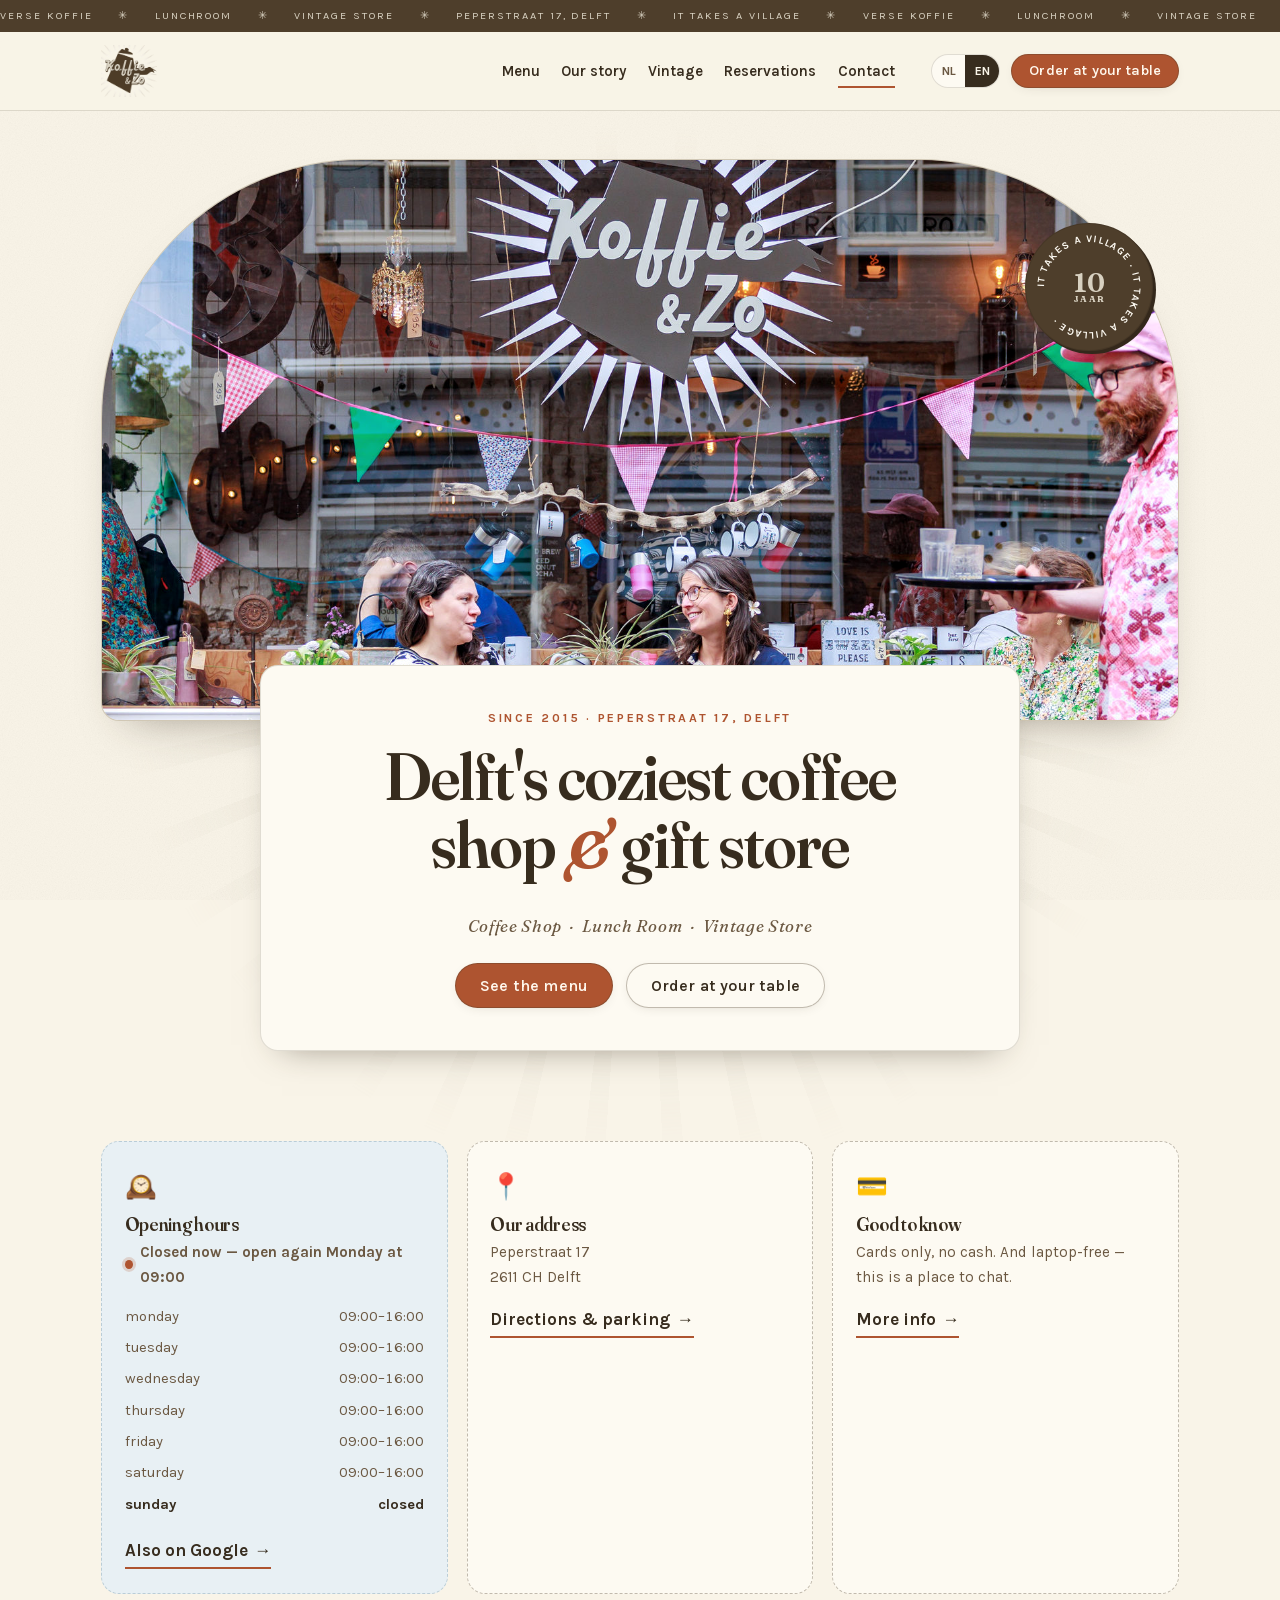
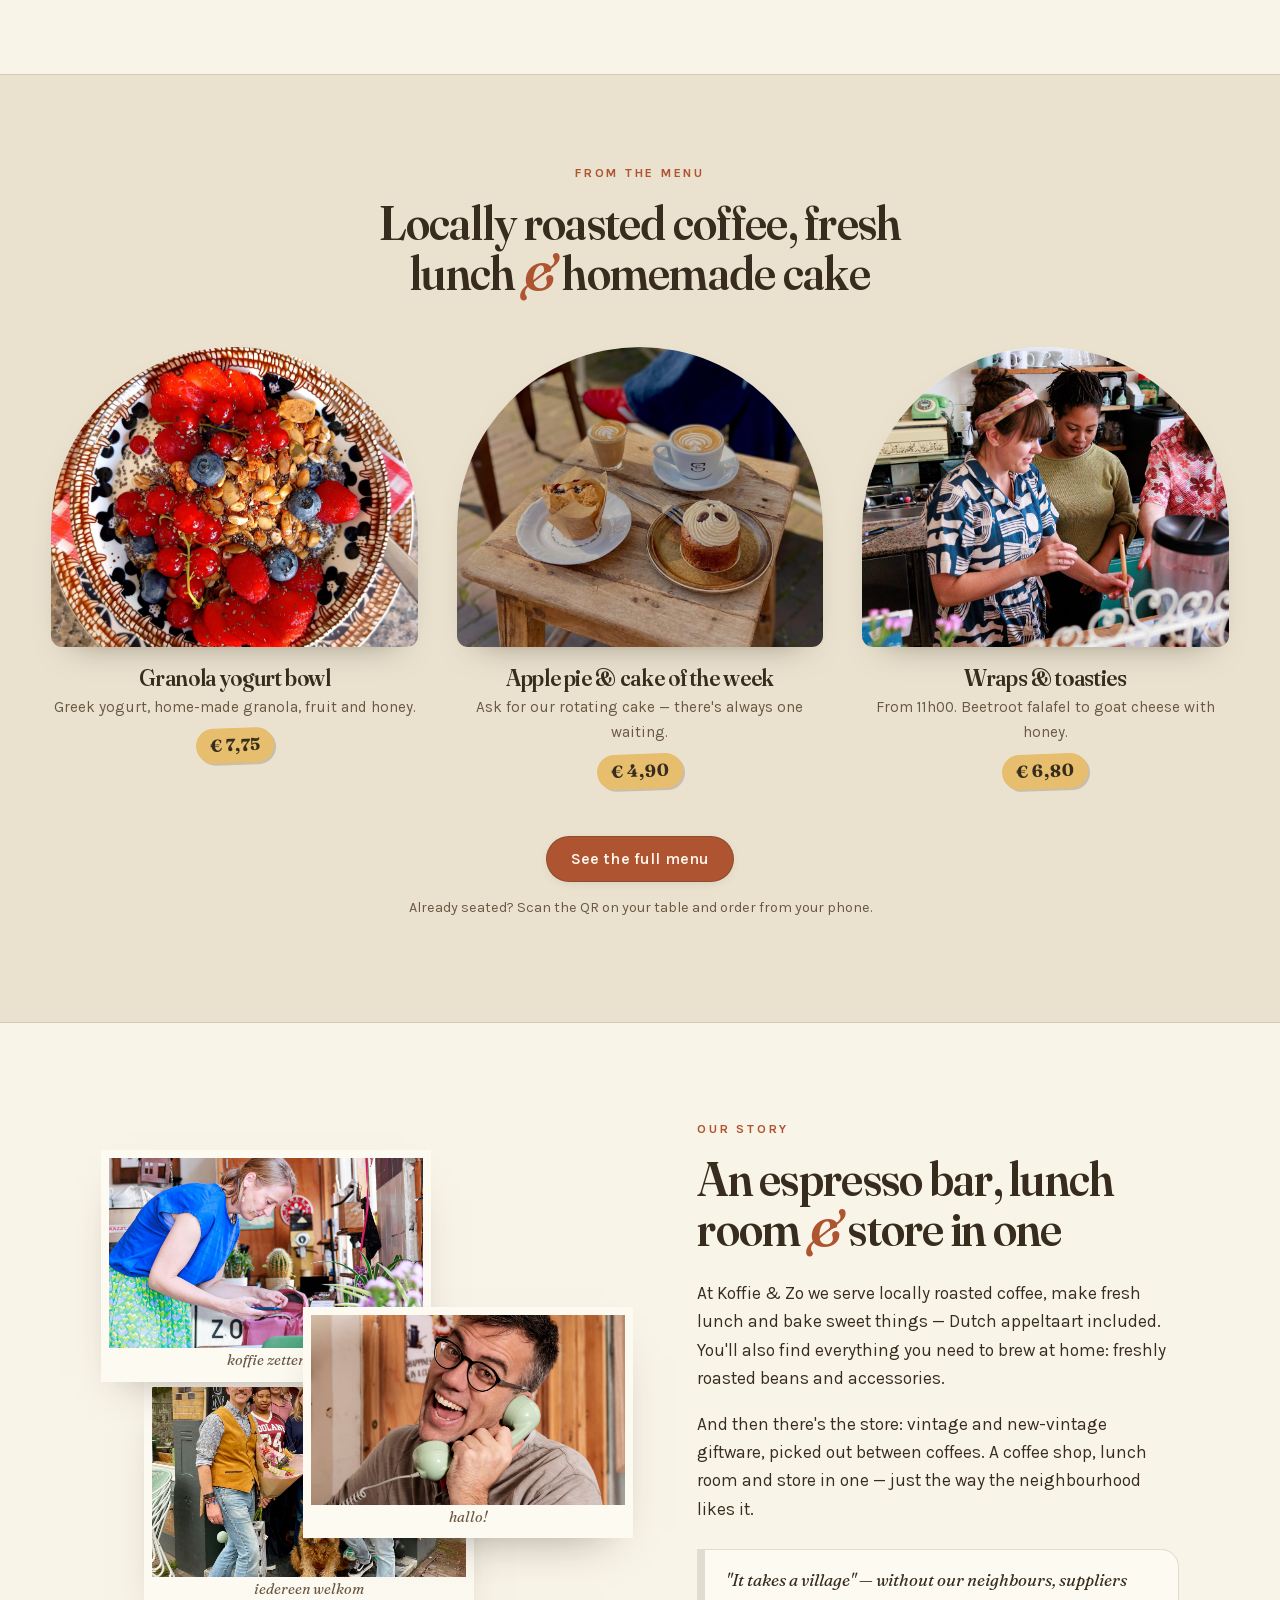
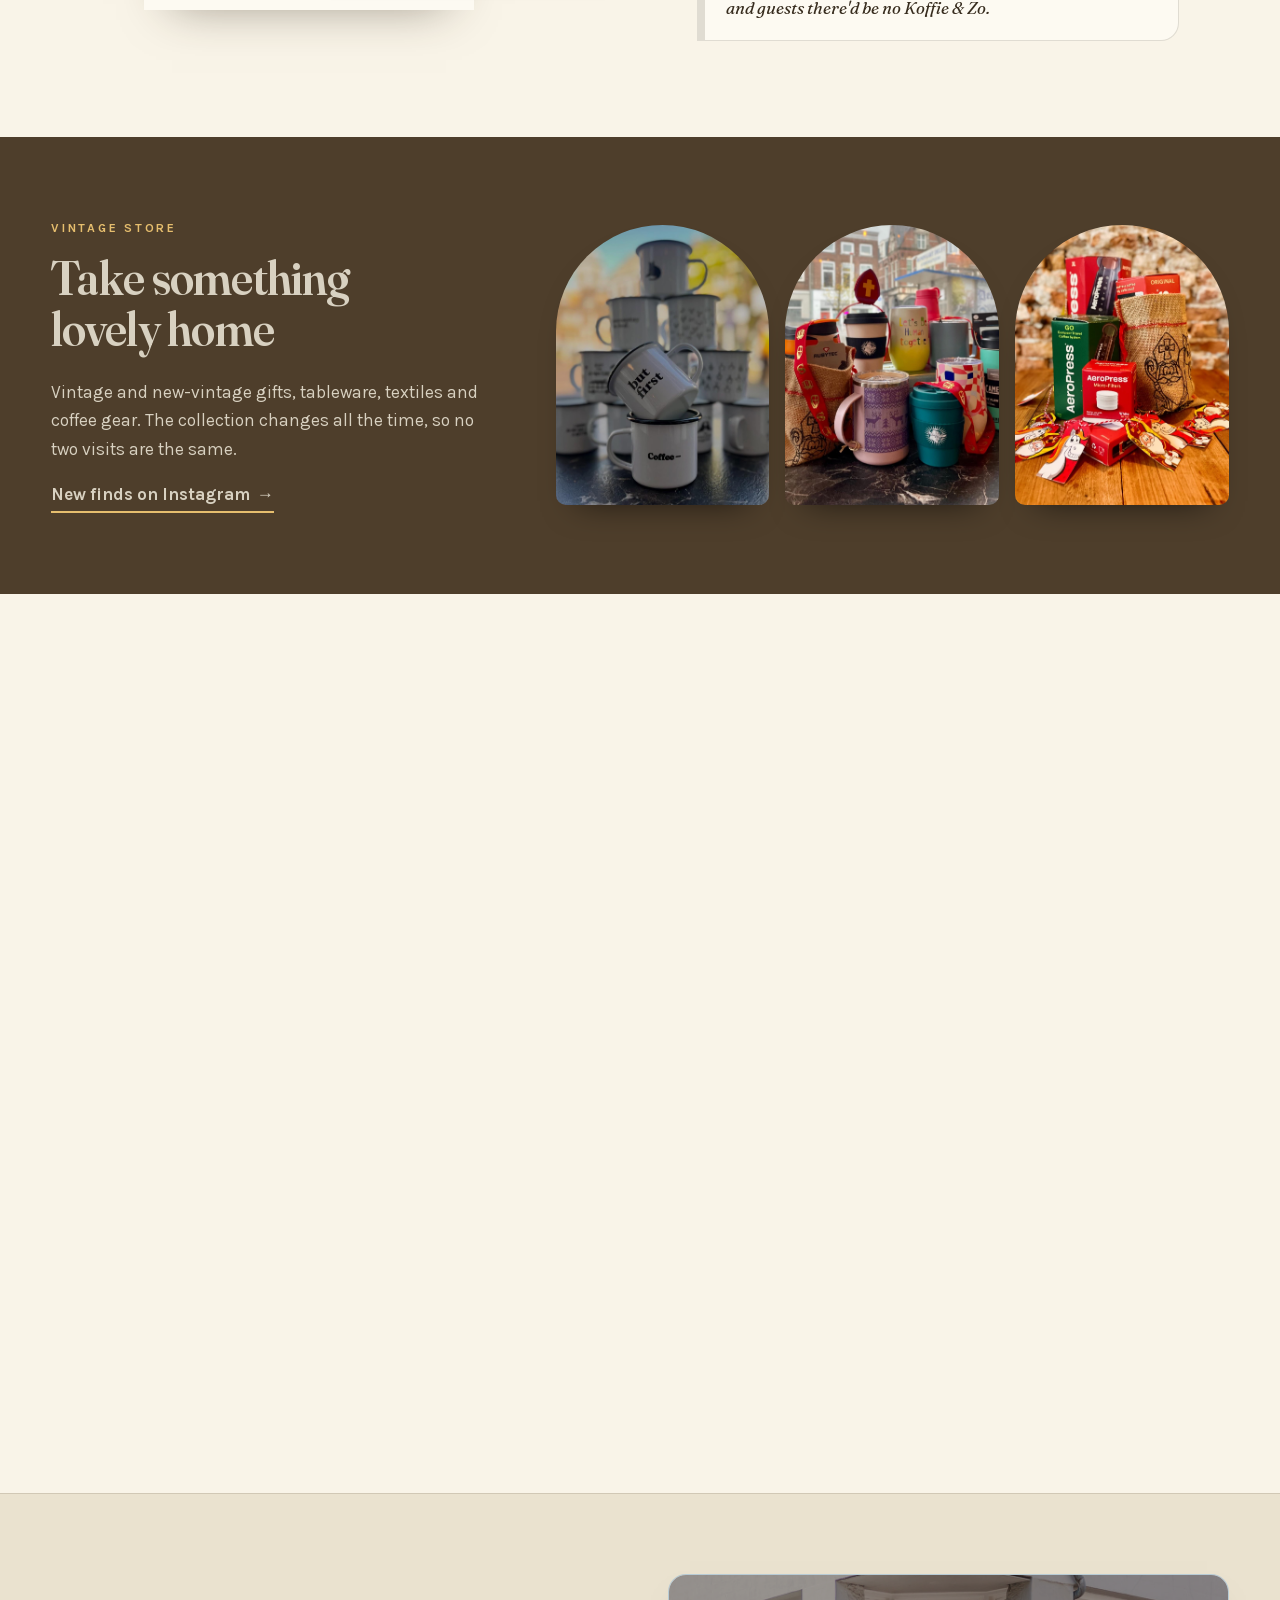
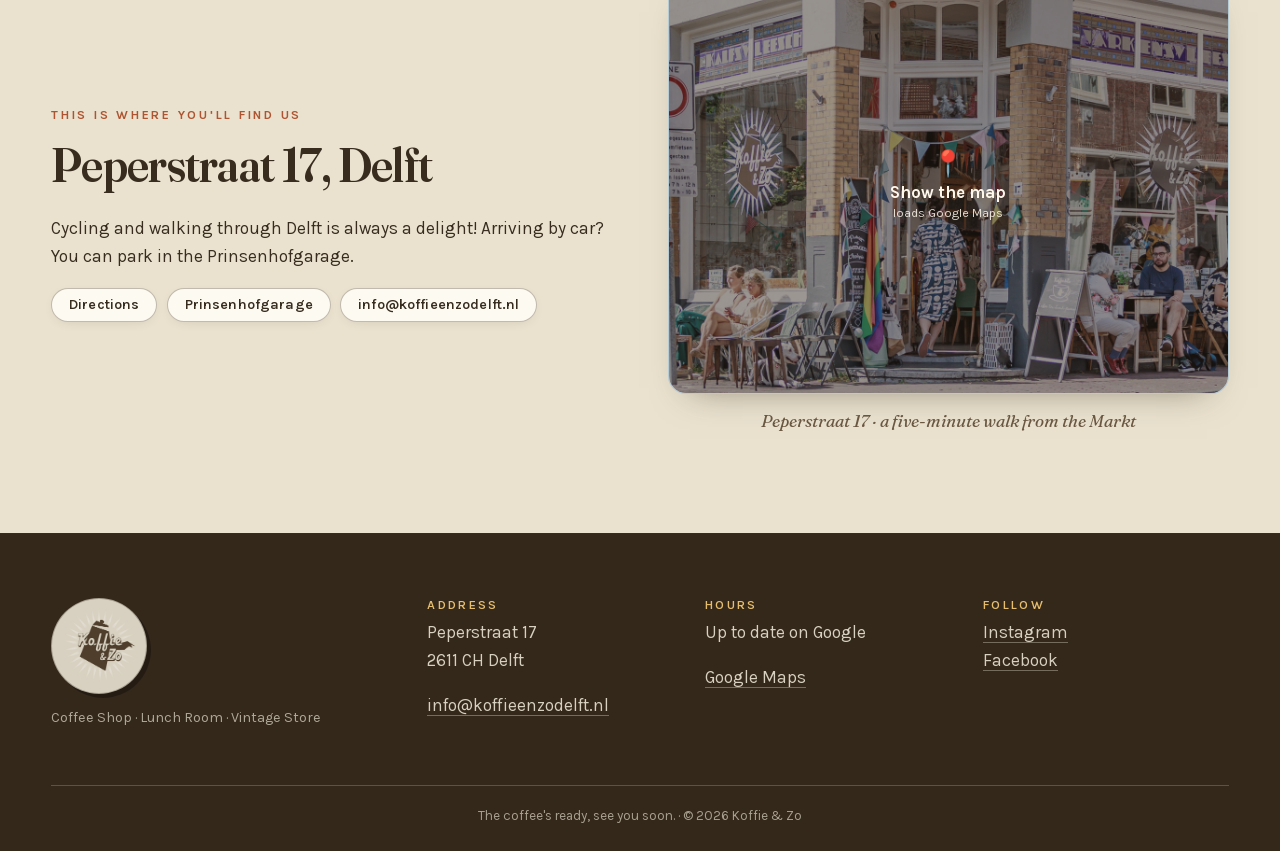
==== index.html @ 01afda2e "Add opening hours, a map, guest quotes and real product photos Mon-Sat 09:00-16:00, Sunday closed, w" ====
<!doctype html>
<html lang="nl" data-lang="nl">
<head>
<meta charset="utf-8">
<meta name="viewport" content="width=device-width, initial-scale=1">
<title>Koffie &amp; Zo | Coffee shop, lunchroom &amp; vintage store | Peperstraat 17, Delft</title>
<meta name="description" content="Koffie &amp; Zo is een espressobar in hartje Delft: lokaal gebrande koffie, verse lunch, huisgebakken appeltaart en een winkel vol vintage. Peperstraat 17, Delft.">
<link rel="icon" href="assets/img/favicon.png">
<link rel="preload" as="font" type="font/woff2" href="assets/fonts/fraunces-normal-latin.woff2" crossorigin>
<link rel="preload" as="font" type="font/woff2" href="assets/fonts/karla-normal-latin.woff2" crossorigin>
<link rel="stylesheet" href="assets/css/fonts.css">
<link rel="stylesheet" href="assets/css/style.css">
</head>
<body>

<a class="skip-link" href="#main">
  <span lang="nl">Naar de inhoud</span><span lang="en">Skip to content</span>
</a>

<!-- ── ribbon ─────────────────────────────────────────────── -->
<div class="ribbon" aria-hidden="true">
  <div class="ribbon__track">
    <span>verse koffie</span><span aria-hidden="true">✳</span>
    <span>lunchroom</span><span aria-hidden="true">✳</span>
    <span>vintage store</span><span aria-hidden="true">✳</span>
    <span>Peperstraat 17, Delft</span><span aria-hidden="true">✳</span>
    <span>it takes a village</span><span aria-hidden="true">✳</span>
    <span>verse koffie</span><span aria-hidden="true">✳</span>
    <span>lunchroom</span><span aria-hidden="true">✳</span>
    <span>vintage store</span><span aria-hidden="true">✳</span>
    <span>Peperstraat 17, Delft</span><span aria-hidden="true">✳</span>
    <span>it takes a village</span><span aria-hidden="true">✳</span>
  </div>
</div>

<!-- ── header ─────────────────────────────────────────────── -->
<header class="site-header" id="top">
  <div class="site-header__inner">
    <a class="brand" href="index.html">
      <img class="brand__logo" src="assets/img/logo-mark.png" width="560" height="524"
           alt="Koffie &amp; Zo">
    </a>

    <nav class="nav" id="nav" aria-label="Hoofdmenu">
      <a href="menu.html">
        <span lang="nl">Menukaart</span><span lang="en">Menu</span>
      </a>
      <a href="#verhaal">
        <span lang="nl">Ons verhaal</span><span lang="en">Our story</span>
      </a>
      <a href="#winkel">
        <span lang="nl">Vintage</span><span lang="en">Vintage</span>
      </a>
      <a href="#reserveren">
        <span lang="nl">Reserveringen</span><span lang="en">Reservations</span>
      </a>
      <a href="#contact">
        <span lang="nl">Contact</span><span lang="en">Contact</span>
      </a>
      <a href="menu.html?bestellen=1" class="nav__cta">
        <span lang="nl">Bestel aan tafel</span><span lang="en">Order at your table</span>
      </a>
    </nav>

    <div class="site-header__actions">
      <div class="lang-switch" role="group" aria-label="Taal / Language">
        <button type="button" data-set-lang="nl" class="is-active">NL</button>
        <button type="button" data-set-lang="en">EN</button>
      </div>
      <a class="btn btn--primary btn--sm" href="menu.html?bestellen=1">
        <span lang="nl">Bestel aan tafel</span><span lang="en">Order at your table</span>
      </a>
      <button class="nav-toggle" type="button" aria-expanded="false" aria-controls="nav">
        <span class="nav-toggle__bars" aria-hidden="true"></span>
        <span class="sr-only">Menu</span>
      </button>
    </div>
  </div>
</header>

<main id="main">

  <!-- ── hero ─────────────────────────────────────────────── -->
  <section class="hero">
    <div class="hero__photo">
      <img src="assets/img/storefront.jpg" width="1600" height="1100"
           alt="De pui van Koffie &amp; Zo aan de Peperstraat in Delft met vlaggetjes en terrasstoelen">
    </div>

    <div class="hero__card reveal">
      <p class="eyebrow">
        <span lang="nl">Sinds 2015 · Peperstraat 17, Delft</span>
        <span lang="en">Since 2015 · Peperstraat 17, Delft</span>
      </p>
      <h1>
        <span lang="nl">De leukste koffiezaak <em>&amp;</em> cadeauwinkel van Delft</span>
        <span lang="en">Delft's coziest coffee shop <em>&amp;</em> gift store</span>
      </h1>
      <p class="hero__tagline">Coffee Shop &nbsp;·&nbsp; Lunch Room &nbsp;·&nbsp; Vintage Store</p>
      <div class="hero__cta">
        <a class="btn btn--primary" href="menu.html">
          <span lang="nl">Bekijk de menukaart</span><span lang="en">See the menu</span>
        </a>
        <a class="btn btn--ghost" href="menu.html?bestellen=1">
          <span lang="nl">Bestel aan tafel</span><span lang="en">Order at your table</span>
        </a>
      </div>
    </div>

    <div class="stamp stamp--hero" aria-hidden="true">
      <svg viewBox="0 0 120 120">
        <defs><path id="ring" d="M60,60 m-42,0 a42,42 0 1,1 84,0 a42,42 0 1,1 -84,0"/></defs>
        <text class="stamp__text"><textPath href="#ring" startOffset="0">it takes a village · it takes a village · </textPath></text>
      </svg>
      <span class="stamp__core">10<small>jaar</small></span>
    </div>
  </section>

  <!-- ── practical info ───────────────────────────────────── -->
  <section class="info" aria-label="Praktisch">
    <article class="info__card info__card--hours reveal">
      <span class="info__icon" aria-hidden="true">🕰️</span>
      <h2><span lang="nl">Openingstijden</span><span lang="en">Opening hours</span></h2>
      <p class="hours__status" data-hours-status aria-live="polite"></p>
      <ul class="hours" data-hours-list></ul>
      <a class="link-arrow" href="https://maps.app.goo.gl/7wuBDU6bThS6mnxq9" target="_blank" rel="noopener">
        <span lang="nl">Ook op Google</span><span lang="en">Also on Google</span>
      </a>
    </article>

    <article class="info__card reveal">
      <span class="info__icon" aria-hidden="true">📍</span>
      <h2><span lang="nl">Ons adres</span><span lang="en">Our address</span></h2>
      <p>Peperstraat 17<br>2611 CH Delft</p>
      <a class="link-arrow" href="https://maps.app.goo.gl/7wuBDU6bThS6mnxq9" target="_blank" rel="noopener">
        <span lang="nl">Route &amp; parkeren</span><span lang="en">Directions &amp; parking</span>
      </a>
    </article>

    <article class="info__card reveal">
      <span class="info__icon" aria-hidden="true">💳</span>
      <h2><span lang="nl">Goed om te weten</span><span lang="en">Good to know</span></h2>
      <p>
        <span lang="nl">Alleen pinnen, geen contant geld. En: laptopvrij — hier wordt gekletst.</span>
        <span lang="en">Cards only, no cash. And laptop-free — this is a place to chat.</span>
      </p>
      <a class="link-arrow" href="#contact">
        <span lang="nl">Meer weten</span><span lang="en">More info</span>
      </a>
    </article>
  </section>

  <!-- ── menu teaser ──────────────────────────────────────── -->
  <section class="teaser" id="kaart">
    <div class="section-head reveal">
      <p class="eyebrow"><span lang="nl">Van de kaart</span><span lang="en">From the menu</span></p>
      <h2>
        <span lang="nl">Lokaal gebrande koffie, verse lunch <em>&amp;</em> taart van het huis</span>
        <span lang="en">Locally roasted coffee, fresh lunch <em>&amp;</em> homemade cake</span>
      </h2>
    </div>

    <div class="teaser__grid">
      <article class="dish reveal">
        <div class="dish__photo arch">
          <img src="assets/img/granola-bowl.jpg" width="1200" height="900"
               alt="Granola yoghurt bowl met vers fruit en bessen">
        </div>
        <h3>Granola yogurt bowl</h3>
        <p>
          <span lang="nl">Griekse yoghurt, huisgemaakte granola, fruit en honing.</span>
          <span lang="en">Greek yogurt, home-made granola, fruit and honey.</span>
        </p>
        <span class="dish__price">€ 7,75</span>
      </article>

      <article class="dish reveal">
        <div class="dish__photo arch">
          <img src="assets/img/coffee-pastry.jpg" width="1200" height="1200" loading="lazy"
               alt="Twee koffies met vers gebak op tafel">
        </div>
        <h3><span lang="nl">Appeltaart &amp; wisseltaart</span><span lang="en">Apple pie &amp; cake of the week</span></h3>
        <p>
          <span lang="nl">Vraag naar onze wisselende taart — er staat er altijd één te wachten.</span>
          <span lang="en">Ask for our rotating cake — there's always one waiting.</span>
        </p>
        <span class="dish__price">€ 4,90</span>
      </article>

      <article class="dish reveal">
        <div class="dish__photo arch">
          <img src="assets/img/guests-table.jpg" width="1200" height="900"
               alt="Gasten aan tafel met koffie en lunch">
        </div>
        <h3><span lang="nl">Wraps &amp; tosti's</span><span lang="en">Wraps &amp; toasties</span></h3>
        <p>
          <span lang="nl">Vanaf 11h00. Van rode bieten falafel tot geitenkaas met honing.</span>
          <span lang="en">From 11h00. Beetroot falafel to goat cheese with honey.</span>
        </p>
        <span class="dish__price">€ 6,80</span>
      </article>
    </div>

    <div class="teaser__cta reveal">
      <a class="btn btn--primary" href="menu.html">
        <span lang="nl">Hele menukaart bekijken</span><span lang="en">See the full menu</span>
      </a>
      <p class="teaser__note">
        <span lang="nl">Zit je al binnen? Scan de QR op tafel en bestel vanaf je eigen telefoon.</span>
        <span lang="en">Already seated? Scan the QR on your table and order from your phone.</span>
      </p>
    </div>
  </section>

  <!-- ── story ────────────────────────────────────────────── -->
  <section class="story" id="verhaal">
    <div class="story__media">
      <figure class="polaroid polaroid--a reveal">
        <img src="assets/img/barista.jpg" width="1200" height="900" alt="Achter de bar bij Koffie &amp; Zo">
        <figcaption>koffie zetten</figcaption>
      </figure>
      <figure class="polaroid polaroid--b reveal">
        <img src="assets/img/phone-laugh.jpg" width="1200" height="900" alt="Gast lacht met een vintage telefoon in de hand">
        <figcaption>hallo!</figcaption>
      </figure>
      <figure class="polaroid polaroid--c reveal">
        <img src="assets/img/people-dog.jpg" width="1200" height="900" alt="Bezoekers met hond voor de deur">
        <figcaption>iedereen welkom</figcaption>
      </figure>
    </div>

    <div class="story__text reveal">
      <p class="eyebrow"><span lang="nl">Ons verhaal</span><span lang="en">Our story</span></p>
      <h2>
        <span lang="nl">Een espressobar, lunchroom <em>&amp;</em> winkel in één</span>
        <span lang="en">An espresso bar, lunch room <em>&amp;</em> store in one</span>
      </h2>
      <p>
        <span lang="nl">Bij Koffie &amp; Zo schenken we lokaal gebrande koffie, maken we verse lunch en bakken we
          zoetigheid — waaronder de Hollandse appeltaart. Daarnaast vind je hier alles om thuis zelf te zetten:
          verse bonen en accessoires.</span>
        <span lang="en">At Koffie &amp; Zo we serve locally roasted coffee, make fresh lunch and bake sweet things —
          Dutch appeltaart included. You'll also find everything you need to brew at home: freshly roasted beans
          and accessories.</span>
      </p>
      <p>
        <span lang="nl">En dan is er nog de winkel: vintage en new-vintage cadeaus, tussen de koffiekopjes door
          uitgezocht. Een coffee shop, lunchroom en winkel in één — zoals de buurt het het liefst heeft.</span>
        <span lang="en">And then there's the store: vintage and new-vintage giftware, picked out between coffees.
          A coffee shop, lunch room and store in one — just the way the neighbourhood likes it.</span>
      </p>
      <blockquote>
        <span lang="nl">„It takes a village” — zonder onze buren, leveranciers en gasten was er geen Koffie &amp; Zo.</span>
        <span lang="en">"It takes a village" — without our neighbours, suppliers and guests there'd be no Koffie &amp; Zo.</span>
      </blockquote>
    </div>
  </section>

  <!-- ── vintage store ────────────────────────────────────── -->
  <section class="shop" id="winkel">
    <div class="shop__inner">
      <div class="shop__text reveal">
        <p class="eyebrow"><span lang="nl">Vintage store</span><span lang="en">Vintage store</span></p>
        <h2>
          <span lang="nl">Neem iets moois mee naar huis</span>
          <span lang="en">Take something lovely home</span>
        </h2>
        <p>
          <span lang="nl">Vintage en new-vintage cadeaus, servies, textiel en koffiespullen. De collectie wisselt
            continu, dus twee bezoeken zijn nooit hetzelfde.</span>
          <span lang="en">Vintage and new-vintage gifts, tableware, textiles and coffee gear. The collection changes
            all the time, so no two visits are the same.</span>
        </p>
        <a class="link-arrow" href="https://www.instagram.com/koffieenzodelft" target="_blank" rel="noopener">
          <span lang="nl">Nieuwe vondsten op Instagram</span><span lang="en">New finds on Instagram</span>
        </a>
      </div>
      <div class="shop__strip">
        <figure class="reveal"><img src="assets/img/products-mugs.jpg" width="1200" height="1200" loading="lazy" alt="Emaille mokken met het Koffie &amp; Zo logo, opgestapeld"></figure>
        <figure class="reveal"><img src="assets/img/products-tins.jpg" width="1200" height="1200" loading="lazy" alt="Gekleurde blikken en thermosbekers in de winkel"></figure>
        <figure class="reveal"><img src="assets/img/products-gifts.jpg" width="1200" height="1200" loading="lazy" alt="Ingepakte cadeaus en koffiebonen"></figure>
      </div>
    </div>
  </section>

  <!-- ── reservations ─────────────────────────────────────── -->
  <section class="reserve" id="reserveren">
    <div class="reserve__card reveal">
      <div>
        <p class="eyebrow"><span lang="nl">Reserveringen</span><span lang="en">Reservations</span></p>
        <h2>
          <span lang="nl">Kom gerust binnenlopen</span>
          <span lang="en">Just walk in</span>
        </h2>
        <p>
          <span lang="nl">Voor een kop koffie hoef je niets te regelen — er is bijna altijd plek. Kom je met een
            groep vanaf 6 personen of wil je de zaak afhuren? Mail ons even, dan zetten we het klaar.</span>
          <span lang="en">For a coffee you don't need to arrange a thing — there's nearly always a seat. Coming with
            6 or more, or want the place to yourself? Send us an email and we'll set it up.</span>
        </p>
      </div>
      <div class="reserve__actions">
        <a class="btn btn--primary" href="mailto:info@koffieenzodelft.nl?subject=Reservering%20Koffie%20%26%20Zo">
          <span lang="nl">Mail voor een groep</span><span lang="en">Email for a group</span>
        </a>
        <a class="btn btn--ghost" href="menu.html?bestellen=1">
          <span lang="nl">Bestel aan tafel</span><span lang="en">Order at your table</span>
        </a>
      </div>
    </div>
  </section>

  <!-- ── instagram ────────────────────────────────────────── -->
  <section class="insta" aria-label="Instagram">
    <div class="section-head reveal">
      <p class="eyebrow">
        <span lang="nl">Volg ons</span><span lang="en">Follow us</span>
      </p>
      <h2><a href="https://www.instagram.com/koffieenzodelft" target="_blank" rel="noopener">@koffieenzodelft</a></h2>
    </div>
    <div class="insta__grid">
      <a class="reveal" href="https://www.instagram.com/koffieenzodelft" target="_blank" rel="noopener"><img src="assets/img/counter-flowers.jpg" width="1200" height="900" alt="Bloemen op de toonbank"></a>
      <a class="reveal" href="https://www.instagram.com/koffieenzodelft" target="_blank" rel="noopener"><img src="assets/img/interior-lamp.jpg" width="1200" height="900" alt="Interieur met bakstenen muur en lamp"></a>
      <a class="reveal" href="https://www.instagram.com/koffieenzodelft" target="_blank" rel="noopener"><img src="assets/img/blossom.jpg" width="900" height="900" alt="Bloesem bij de gevel"></a>
      <a class="reveal" href="https://www.instagram.com/koffieenzodelft" target="_blank" rel="noopener"><img src="assets/img/terrace.jpg" width="1200" height="900" alt="Terras voor de deur"></a>
      <a class="reveal" href="https://www.instagram.com/koffieenzodelft" target="_blank" rel="noopener"><img src="assets/img/brick-plants.jpg" width="900" height="900" alt="Planten tegen de bakstenen muur"></a>
    </div>
  </section>


  <!-- ── what guests say ─────────────────────────────────── -->
  <section class="voices" id="reviews" data-reviews hidden>
    <div class="section-head reveal">
      <p class="eyebrow"><span lang="nl">Wat gasten zeggen</span><span lang="en">What guests say</span></p>
      <h2>
        <span lang="nl">Uit de <em>reviews</em></span>
        <span lang="en">From the <em>reviews</em></span>
      </h2>
    </div>
    <div class="voices__grid" data-reviews-list></div>
    <p class="voices__cta reveal">
      <a class="btn btn--ghost" data-reviews-link href="https://maps.app.goo.gl/7wuBDU6bThS6mnxq9"
         target="_blank" rel="noopener">
        <span lang="nl">Lees alle reviews op Google</span><span lang="en">Read all reviews on Google</span>
      </a>
    </p>
  </section>

  <!-- ── find us ──────────────────────────────────────────── -->
  <section class="find" id="contact">
    <div class="find__inner">
      <div class="find__text reveal">
        <p class="eyebrow"><span lang="nl">Hier vind je ons</span><span lang="en">This is where you'll find us</span></p>
        <h2>Peperstraat 17, Delft</h2>
        <p>
          <span lang="nl">Fietsen en wandelen door Delft is altijd heerlijk! Kom je met de auto? Parkeren doe je in
            de Prinsenhofgarage.</span>
          <span lang="en">Cycling and walking through Delft is always a delight! Arriving by car? You can park in the
            Prinsenhofgarage.</span>
        </p>
        <div class="find__links">
          <a class="btn btn--ghost btn--sm" href="https://maps.app.goo.gl/7wuBDU6bThS6mnxq9" target="_blank" rel="noopener">
            <span lang="nl">Route</span><span lang="en">Directions</span>
          </a>
          <a class="btn btn--ghost btn--sm" href="https://parkerendelft.com/parkeren/prinsenhofgarage/" target="_blank" rel="noopener">
            <span lang="nl">Prinsenhofgarage</span><span lang="en">Prinsenhofgarage</span>
          </a>
          <a class="btn btn--ghost btn--sm" href="mailto:info@koffieenzodelft.nl">info@koffieenzodelft.nl</a>
        </div>
      </div>
      <div class="find__map reveal">
        <div class="map-card" data-map>
          <img class="map-card__still" src="assets/img/terrace.jpg" width="1200" height="900"
               alt="Het terras van Koffie &amp; Zo aan de Peperstraat">
          <button type="button" class="map-card__load" data-load-map>
            <span class="map-card__pin" aria-hidden="true">📍</span>
            <span lang="nl">Toon de kaart</span><span lang="en">Show the map</span>
            <small>
              <span lang="nl">laadt Google Maps</span><span lang="en">loads Google Maps</span>
            </small>
          </button>
        </div>
        <p class="find__caption">
          <span lang="nl">Peperstraat 17 · 5 minuten lopen vanaf de Markt</span>
          <span lang="en">Peperstraat 17 · a five-minute walk from the Markt</span>
        </p>
      </div>
    </div>
  </section>
</main>

<!-- ── footer ─────────────────────────────────────────────── -->
<footer class="site-footer">
  <div class="site-footer__inner">
    <div class="site-footer__brand">
      <span class="footer-logo"><img src="assets/img/logo.png" width="760" height="753" alt="Koffie &amp; Zo"></span>
      <p>Coffee Shop · Lunch Room · Vintage Store</p>
    </div>
    <div class="site-footer__col">
      <h3><span lang="nl">Adres</span><span lang="en">Address</span></h3>
      <p>Peperstraat 17<br>2611 CH Delft</p>
      <a href="mailto:info@koffieenzodelft.nl">info@koffieenzodelft.nl</a>
    </div>
    <div class="site-footer__col">
      <h3><span lang="nl">Openingstijden</span><span lang="en">Hours</span></h3>
      <p>
        <span lang="nl">Actueel op Google</span><span lang="en">Up to date on Google</span>
      </p>
      <a href="https://maps.app.goo.gl/7wuBDU6bThS6mnxq9" target="_blank" rel="noopener">Google Maps</a>
    </div>
    <div class="site-footer__col">
      <h3><span lang="nl">Volg ons</span><span lang="en">Follow</span></h3>
      <a href="https://www.instagram.com/koffieenzodelft" target="_blank" rel="noopener">Instagram</a><br>
      <a href="https://www.facebook.com/KoffieEnZoDelft" target="_blank" rel="noopener">Facebook</a>
    </div>
  </div>
  <p class="site-footer__bottom">
    <span lang="nl">Tot koffie enz. · © 2026 Koffie &amp; Zo</span>
    <span lang="en">The coffee's ready, see you soon. · © 2026 Koffie &amp; Zo</span>
  </p>
</footer>

<script src="assets/js/site.js"></script>
</body>
</html>
---- assets/css/fonts.css ----
/* Self-hosted Fraunces + Karla (SIL Open Font License).
   Served from our own domain: faster, and no visitor data leaves for Google. */

@font-face {
  font-family: 'Fraunces';
  font-style: italic;
  font-weight: 400 800;
  font-display: swap;
  src: url(../fonts/fraunces-italic-latin-ext.woff2) format('woff2');
  unicode-range: U+0100-02BA, U+02BD-02C5, U+02C7-02CC, U+02CE-02D7, U+02DD-02FF, U+0304, U+0308, U+0329, U+1D00-1DBF, U+1E00-1E9F, U+1EF2-1EFF, U+2020, U+20A0-20AB, U+20AD-20C0, U+2113, U+2C60-2C7F, U+A720-A7FF;
}

@font-face {
  font-family: 'Fraunces';
  font-style: italic;
  font-weight: 400 800;
  font-display: swap;
  src: url(../fonts/fraunces-italic-latin.woff2) format('woff2');
  unicode-range: U+0000-00FF, U+0131, U+0152-0153, U+02BB-02BC, U+02C6, U+02DA, U+02DC, U+0304, U+0308, U+0329, U+2000-206F, U+20AC, U+2122, U+2191, U+2193, U+2212, U+2215, U+FEFF, U+FFFD;
}

@font-face {
  font-family: 'Fraunces';
  font-style: normal;
  font-weight: 400 800;
  font-display: swap;
  src: url(../fonts/fraunces-normal-latin-ext.woff2) format('woff2');
  unicode-range: U+0100-02BA, U+02BD-02C5, U+02C7-02CC, U+02CE-02D7, U+02DD-02FF, U+0304, U+0308, U+0329, U+1D00-1DBF, U+1E00-1E9F, U+1EF2-1EFF, U+2020, U+20A0-20AB, U+20AD-20C0, U+2113, U+2C60-2C7F, U+A720-A7FF;
}

@font-face {
  font-family: 'Fraunces';
  font-style: normal;
  font-weight: 400 800;
  font-display: swap;
  src: url(../fonts/fraunces-normal-latin.woff2) format('woff2');
  unicode-range: U+0000-00FF, U+0131, U+0152-0153, U+02BB-02BC, U+02C6, U+02DA, U+02DC, U+0304, U+0308, U+0329, U+2000-206F, U+20AC, U+2122, U+2191, U+2193, U+2212, U+2215, U+FEFF, U+FFFD;
}

@font-face {
  font-family: 'Karla';
  font-style: italic;
  font-weight: 400 600;
  font-display: swap;
  src: url(../fonts/karla-italic-latin-ext.woff2) format('woff2');
  unicode-range: U+0100-02BA, U+02BD-02C5, U+02C7-02CC, U+02CE-02D7, U+02DD-02FF, U+0304, U+0308, U+0329, U+1D00-1DBF, U+1E00-1E9F, U+1EF2-1EFF, U+2020, U+20A0-20AB, U+20AD-20C0, U+2113, U+2C60-2C7F, U+A720-A7FF;
}

@font-face {
  font-family: 'Karla';
  font-style: italic;
  font-weight: 400 600;
  font-display: swap;
  src: url(../fonts/karla-italic-latin.woff2) format('woff2');
  unicode-range: U+0000-00FF, U+0131, U+0152-0153, U+02BB-02BC, U+02C6, U+02DA, U+02DC, U+0304, U+0308, U+0329, U+2000-206F, U+20AC, U+2122, U+2191, U+2193, U+2212, U+2215, U+FEFF, U+FFFD;
}

@font-face {
  font-family: 'Karla';
  font-style: normal;
  font-weight: 300 700;
  font-display: swap;
  src: url(../fonts/karla-normal-latin-ext.woff2) format('woff2');
  unicode-range: U+0100-02BA, U+02BD-02C5, U+02C7-02CC, U+02CE-02D7, U+02DD-02FF, U+0304, U+0308, U+0329, U+1D00-1DBF, U+1E00-1E9F, U+1EF2-1EFF, U+2020, U+20A0-20AB, U+20AD-20C0, U+2113, U+2C60-2C7F, U+A720-A7FF;
}

@font-face {
  font-family: 'Karla';
  font-style: normal;
  font-weight: 300 700;
  font-display: swap;
  src: url(../fonts/karla-normal-latin.woff2) format('woff2');
  unicode-range: U+0000-00FF, U+0131, U+0152-0153, U+02BB-02BC, U+02C6, U+02DA, U+02DC, U+0304, U+0308, U+0329, U+2000-206F, U+20AC, U+2122, U+2191, U+2193, U+2212, U+2215, U+FEFF, U+FFFD;
}
---- assets/css/style.css ----
/* ==========================================================================
   Koffie & Zo — Delft
   Warm paper, arches, riso-print shadows. Cozy vintage, kept crisp.
   ========================================================================== */

:root {
  /* Ink and paper, taken straight from the shop's own logo:
     the coffee-pot brown #4E3E2B and the bone of the wordmark #D8D1C1. */
  --paper:      #F9F4E8;
  --paper-deep: #EAE2CF;
  --cream:      #FDFAF2;
  --bone:       #D8D1C1;
  --ink:        #372C1E;
  --ink-soft:   #6B5842;
  --line:       #4E3E2B;
  --brown:      #4E3E2B;
  --brown-deep: #34281B;

  /* accents — one warm roast, one sunburst amber, one muted olive,
     and a soft Delft blue for the cooler moments (hours, quotes, the map) */
  --terracotta: #AE5430;
  --terracotta-dark: #8F4324;
  --sage:       #77855F;
  --butter:     #E6BE6E;
  --delft:      #A9C6D6;
  --delft-deep: #47758C;
  --delft-tint: #E8F0F4;

  /* type */
  --display: "Fraunces", "Iowan Old Style", Georgia, serif;
  --text: "Karla", "Helvetica Neue", Arial, sans-serif;

  /* edges — hairlines, not outlines */
  --hairline: rgba(78, 62, 43, .16);
  --edge:     rgba(78, 62, 43, .34);

  /* rhythm */
  --gutter: clamp(1.25rem, 4vw, 4rem);
  --maxw: 1180px;
  --radius: 18px;
  --radius-lg: 26px;

  /* one soft family, plus a small offset kept for the few retro accents */
  --shadow-hard: 0 16px 34px -22px rgba(55, 44, 30, .55);
  --shadow-card: 0 3px 14px -8px rgba(55, 44, 30, .3);
  --shadow-soft: 0 22px 46px -28px rgba(55, 44, 30, .5);
  --shadow-pop:  2px 2px 0 rgba(78, 62, 43, .22);
}

* { box-sizing: border-box; }

/* The hidden attribute must win over any display rule a component sets —
   without this, .sheet { display: grid } keeps a "hidden" dialog on screen. */
[hidden] { display: none !important; }

html {
  scroll-behavior: smooth;
  -webkit-text-size-adjust: 100%;
}

body {
  margin: 0;
  background: var(--paper);
  color: var(--ink);
  font-family: var(--text);
  font-size: clamp(1rem, .96rem + .2vw, 1.075rem);
  line-height: 1.65;
  overflow-x: hidden;
}

/* paper grain — subtle, sits above the background, below content */
body::before {
  content: "";
  position: fixed;
  inset: 0;
  z-index: 1;
  pointer-events: none;
  opacity: .32;
  mix-blend-mode: multiply;
  background-image: url("data:image/svg+xml,%3Csvg xmlns='http://www.w3.org/2000/svg' width='180' height='180'%3E%3Cfilter id='n'%3E%3CfeTurbulence type='fractalNoise' baseFrequency='.85' numOctaves='3' stitchTiles='stitch'/%3E%3CfeColorMatrix type='saturate' values='0'/%3E%3C/filter%3E%3Crect width='180' height='180' filter='url(%23n)' opacity='.28'/%3E%3C/svg%3E");
}

img { max-width: 100%; display: block; }

h1, h2, h3, h4 {
  font-family: var(--display);
  font-variation-settings: "SOFT" 30, "WONK" 1, "opsz" 100;
  font-weight: 600;
  line-height: 1.05;
  letter-spacing: -.015em;
  margin: 0 0 .5em;
  text-wrap: balance;
}
h1 { font-size: clamp(2.35rem, 1.5rem + 4vw, 4.1rem); }
h2 { font-size: clamp(1.85rem, 1.25rem + 2.6vw, 3rem); }
h3 { font-size: clamp(1.15rem, 1rem + .6vw, 1.5rem); }
h1 em, h2 em {
  font-style: italic;
  color: var(--terracotta);
  font-variation-settings: "SOFT" 60, "WONK" 1;
}

p { margin: 0 0 1em; }
a { color: inherit; }

:focus-visible {
  outline: 3px solid var(--terracotta);
  outline-offset: 3px;
  border-radius: 4px;
}

.sr-only {
  position: absolute; width: 1px; height: 1px; padding: 0; margin: -1px;
  overflow: hidden; clip: rect(0 0 0 0); white-space: nowrap; border: 0;
}

.skip-link {
  position: absolute; left: 50%; top: -100px; transform: translateX(-50%);
  z-index: 100; background: var(--ink); color: var(--paper);
  padding: .7rem 1.2rem; border-radius: 0 0 10px 10px; text-decoration: none;
  transition: top .2s;
}
.skip-link:focus { top: 0; }

.eyebrow {
  font-size: .78rem;
  letter-spacing: .22em;
  text-transform: uppercase;
  font-weight: 700;
  color: var(--terracotta);
  margin-bottom: .9rem;
}

/* language visibility ------------------------------------------------------ */
html[data-lang="nl"] [lang="en"],
html[data-lang="en"] [lang="nl"] { display: none; }

/* ── buttons ────────────────────────────────────────────── */
.btn {
  --btn-bg: var(--terracotta);
  --btn-fg: #FFF7EC;
  display: inline-flex;
  align-items: center;
  justify-content: center;
  gap: .5rem;
  padding: .85rem 1.5rem;
  border: 1px solid var(--edge);
  border-radius: 999px;
  background: var(--btn-bg);
  color: var(--btn-fg);
  font: 600 1rem/1 var(--text);
  letter-spacing: .01em;
  text-decoration: none;
  cursor: pointer;
  box-shadow: var(--shadow-card);
  transition: transform .16s ease, box-shadow .16s ease, background-color .16s ease;
}
.btn:hover { transform: translateY(-2px); box-shadow: 0 10px 20px -12px rgba(55, 44, 30, .55); }
.btn:active { transform: translateY(0); box-shadow: var(--shadow-card); }
.btn--primary { --btn-bg: var(--terracotta); }
.btn--primary:hover { background: var(--terracotta-dark); }
.btn--ghost { --btn-bg: var(--cream); --btn-fg: var(--ink); }

.btn--sm { padding: .55rem 1.05rem; font-size: .9rem; }
.btn[disabled] { opacity: .45; pointer-events: none; }

.link-arrow {
  display: inline-flex;
  align-items: center;
  gap: .4rem;
  font-weight: 700;
  text-decoration: none;
  border-bottom: 2px solid var(--terracotta);
  padding-bottom: 2px;
  transition: gap .15s ease, color .15s ease;
}
.link-arrow::after { content: "→"; }
.link-arrow:hover { gap: .7rem; color: var(--terracotta); }

/* ── ribbon ─────────────────────────────────────────────── */
.ribbon {
  position: relative;
  z-index: 3;
  background: var(--brown);
  color: var(--bone);
  border-bottom: 1px solid var(--hairline);
  overflow: hidden;
  font-size: .68rem;
  letter-spacing: .18em;
  text-transform: uppercase;
}
.ribbon__track {
  display: flex;
  gap: 1.6rem;
  align-items: center;
  padding: .42rem 0;
  width: max-content;
  animation: marquee 38s linear infinite;
}
.ribbon__track span { white-space: nowrap; }
@keyframes marquee { to { transform: translateX(-50%); } }

/* ── header ─────────────────────────────────────────────── */
.site-header {
  position: sticky;
  top: 0;
  z-index: 40;
  background: color-mix(in srgb, var(--paper) 88%, transparent);
  backdrop-filter: blur(10px);
  border-bottom: 1px solid var(--hairline);
  transition: padding .2s ease;
}
.site-header__inner {
  max-width: var(--maxw);
  margin: 0 auto;
  padding: .8rem var(--gutter);
  display: flex;
  align-items: center;
  gap: 1.25rem;
}
.site-header.is-stuck .site-header__inner { padding-top: .5rem; padding-bottom: .5rem; }

.brand {
  display: inline-flex;
  align-items: center;
  gap: .55rem;
  text-decoration: none;
  flex: 0 0 auto;
}
.brand__logo {
  height: 52px;
  width: auto;
  transition: height .2s ease;
}
.site-header.is-stuck .brand__logo { height: 46px; }
@media (max-width: 760px) { .brand__logo { height: 46px; } }

/* the logo is brown on transparent, so on the dark footer it sits on a bone disc */
.footer-logo {
  display: inline-grid;
  place-items: center;
  width: 96px; height: 96px;
  border-radius: 50%;
  background: var(--bone);
  border: 1px solid rgba(52, 40, 27, .3);
  box-shadow: 4px 4px 0 rgba(0, 0, 0, .3);
}
.footer-logo img { width: 80%; height: auto; }
.brand__name {
  font-family: var(--display);
  font-variation-settings: "SOFT" 40, "WONK" 1;
  font-weight: 700;
  font-size: 1.3rem;
  letter-spacing: -.01em;
  white-space: nowrap;
}
.brand__name em { font-style: italic; color: var(--terracotta); }

.nav {
  display: flex;
  gap: 1.35rem;
  margin-left: auto;
  font-weight: 600;
  font-size: .95rem;
}
.nav a {
  text-decoration: none;
  padding: .25rem 0;
  position: relative;
}
.nav a::after {
  content: "";
  position: absolute;
  left: 0; right: 100%; bottom: 0;
  height: 2px;
  background: var(--terracotta);
  transition: right .2s ease;
}
.nav a:hover::after, .nav a.is-current::after { right: 0; }

.site-header__actions {
  display: flex;
  align-items: center;
  gap: .7rem;
  margin-left: 1rem;
}

.lang-switch {
  display: inline-flex;
  border: 1px solid var(--hairline);
  border-radius: 999px;
  overflow: hidden;
  background: var(--cream);
  font-size: .78rem;
  font-weight: 700;
}
.lang-switch button {
  border: 0;
  background: transparent;
  padding: .35rem .6rem;
  cursor: pointer;
  font: inherit;
  color: var(--ink-soft);
}
.lang-switch button.is-active { background: var(--ink); color: var(--paper); }

.nav-toggle {
  display: none;
  width: 42px; height: 42px;
  border: 1px solid var(--hairline);
  border-radius: 12px;
  background: var(--cream);
  cursor: pointer;
  position: relative;
}
.nav-toggle__bars, .nav-toggle__bars::before, .nav-toggle__bars::after {
  content: "";
  position: absolute;
  left: 50%; transform: translateX(-50%);
  width: 20px; height: 2px;
  background: var(--ink);
  transition: transform .2s ease, opacity .2s ease;
}
.nav-toggle__bars { top: 50%; margin-top: -1px; }
.nav-toggle__bars::before { top: -6px; }
.nav-toggle__bars::after { top: 6px; }
.nav-toggle[aria-expanded="true"] .nav-toggle__bars { background: transparent; }
.nav-toggle[aria-expanded="true"] .nav-toggle__bars::before { transform: translateX(-50%) translateY(6px) rotate(45deg); }
.nav-toggle[aria-expanded="true"] .nav-toggle__bars::after { transform: translateX(-50%) translateY(-6px) rotate(-45deg); }

/* ── hero ───────────────────────────────────────────────── */
.hero {
  position: relative;
  z-index: 2;
  max-width: var(--maxw);
  margin: clamp(1.5rem, 4vw, 3rem) auto 0;
  padding: 0 var(--gutter) clamp(3rem, 7vw, 6rem);
}
.hero::before {
  content: "";
  position: absolute;
  top: -6%;
  left: 50%;
  width: min(1100px, 130%);
  aspect-ratio: 1;
  transform: translateX(-50%);
  z-index: -1;
  pointer-events: none;
  opacity: .5;
  background: repeating-conic-gradient(from 4deg,
    var(--bone) 0deg 2.4deg, transparent 2.4deg 9deg);
  mask-image: radial-gradient(circle, #000 12%, transparent 68%);
  -webkit-mask-image: radial-gradient(circle, #000 12%, transparent 68%);
}

.hero__photo {
  border: 1px solid var(--hairline);
  border-radius: 260px 260px var(--radius) var(--radius);
  overflow: hidden;
  box-shadow: var(--shadow-soft);
  background: var(--paper-deep);
}
.hero__photo img {
  width: 100%;
  height: clamp(320px, 52vw, 560px);
  object-fit: cover;
  object-position: center 58%;
  filter: saturate(.94) contrast(1.03);
}
.hero__card {
  position: relative;
  margin: -3.5rem auto 0;
  max-width: 760px;
  background: var(--cream);
  border: 1px solid var(--hairline);
  border-radius: var(--radius);
  box-shadow: var(--shadow-hard);
  padding: clamp(1.5rem, 4vw, 2.6rem);
  text-align: center;
}
.hero__tagline {
  font-family: var(--display);
  font-style: italic;
  font-size: 1.05rem;
  letter-spacing: .04em;
  color: var(--ink-soft);
}
.hero__cta {
  display: flex;
  flex-wrap: wrap;
  gap: .8rem;
  justify-content: center;
  margin-top: 1.4rem;
}

/* rotating stamp */
.stamp {
  position: absolute;
  display: grid;
  place-items: center;
  width: clamp(88px, 12vw, 128px);
  aspect-ratio: 1;
  color: var(--bone);
}
.stamp--hero { right: clamp(1rem, 6vw, 5rem); top: clamp(1rem, 6vw, 4rem); }
.stamp::before {
  content: "";
  position: absolute;
  inset: 0;
  border-radius: 50%;
  background: var(--brown);
  border: 1px solid rgba(52, 40, 27, .3);
  box-shadow: 3px 3px 0 var(--brown-deep);
}
.stamp svg { position: absolute; inset: 0; width: 100%; height: 100%; animation: spin 26s linear infinite; }
.stamp__text { font-size: 9.5px; letter-spacing: .12em; fill: var(--cream); text-transform: uppercase; font-family: var(--text); font-weight: 700; }
.stamp__core {
  position: relative;
  font-family: var(--display);
  font-weight: 700;
  font-size: 1.6rem;
  line-height: .9;
  text-align: center;
}
.stamp__core small { display: block; font-size: .55rem; letter-spacing: .18em; text-transform: uppercase; }
@keyframes spin { to { transform: rotate(360deg); } }

/* ── practical info cards ───────────────────────────────── */
.info {
  position: relative;
  z-index: 2;
  max-width: var(--maxw);
  margin: 0 auto;
  padding: 0 var(--gutter) clamp(3rem, 7vw, 5rem);
  display: grid;
  grid-template-columns: repeat(auto-fit, minmax(240px, 1fr));
  gap: 1.2rem;
}
.info__card {
  background: var(--cream);
  border: 1px dashed var(--edge);
  border-radius: var(--radius);
  padding: 1.5rem 1.4rem;
  transition: transform .2s ease, box-shadow .2s ease, border-style .2s;
}
.info__card:hover { transform: translateY(-4px); box-shadow: var(--shadow-hard); border-color: var(--edge); }
.info__icon { font-size: 1.6rem; display: block; margin-bottom: .4rem; }
.info__card h2 { font-size: 1.2rem; margin-bottom: .35rem; }
.info__card p { font-size: .95rem; color: var(--ink-soft); }

/* ── section heads ──────────────────────────────────────── */
.section-head { max-width: 700px; margin: 0 auto clamp(2rem, 4vw, 3rem); text-align: center; }
.section-head h2 a { text-decoration: none; border-bottom: 2px solid var(--terracotta); }

/* ── menu teaser ────────────────────────────────────────── */
.teaser {
  position: relative;
  z-index: 2;
  background: var(--paper-deep);
  border-top: 1px solid var(--hairline);
  border-bottom: 1px solid var(--hairline);
  padding: clamp(3rem, 7vw, 5.5rem) var(--gutter);
}
.teaser__grid {
  max-width: var(--maxw);
  margin: 0 auto;
  display: grid;
  grid-template-columns: repeat(auto-fit, minmax(260px, 1fr));
  gap: clamp(1.5rem, 3vw, 2.5rem);
}
.dish { text-align: center; }
.dish__photo {
  overflow: hidden;
  box-shadow: var(--shadow-hard);
  margin-bottom: 1.2rem;
  background: var(--cream);
}
.arch { border-radius: 200px 200px 12px 12px; }
.dish__photo img {
  width: 100%;
  height: 300px;
  object-fit: cover;
  transition: transform .5s cubic-bezier(.2,.7,.3,1);
}
.dish:hover .dish__photo img { transform: scale(1.05); }
.dish h3 { margin-bottom: .3rem; }
.dish p { font-size: .95rem; color: var(--ink-soft); margin-bottom: .5rem; }
.dish__price {
  display: inline-block;
  font-family: var(--display);
  font-weight: 700;
  background: var(--butter);
  border-radius: 999px;
  padding: .2rem .85rem;
  transform: rotate(-2deg);
  box-shadow: var(--shadow-pop);
}
.teaser__cta { text-align: center; margin-top: clamp(2rem, 4vw, 3rem); }
.teaser__note { font-size: .9rem; color: var(--ink-soft); margin-top: .9rem; }

/* ── story ──────────────────────────────────────────────── */
.story {
  position: relative;
  z-index: 2;
  max-width: var(--maxw);
  margin: 0 auto;
  padding: clamp(3.5rem, 8vw, 6rem) var(--gutter);
  display: grid;
  grid-template-columns: 1.05fr .95fr;
  gap: clamp(2rem, 5vw, 4rem);
  align-items: center;
}
.story__media { position: relative; min-height: 460px; }
.polaroid {
  position: absolute;
  margin: 0;
  background: var(--cream);
  padding: .5rem .5rem 2.1rem;
  box-shadow: var(--shadow-soft);
  width: 62%;
}
.polaroid img { width: 100%; height: 190px; object-fit: cover; }
.polaroid figcaption {
  position: absolute;
  bottom: .55rem; left: 0; right: 0;
  text-align: center;
  font-family: var(--display);
  font-style: italic;
  font-size: .9rem;
  color: var(--ink-soft);
}
.polaroid--a { top: 0; left: 0; transform: rotate(-4deg); z-index: 2; }
.polaroid--b { top: 34%; right: 0; transform: rotate(3.5deg); z-index: 3; }
.polaroid--c { bottom: 0; left: 8%; transform: rotate(-1.5deg); z-index: 1; }
.polaroid:hover { z-index: 5; transform: rotate(0) scale(1.03); transition: transform .3s ease; }

.story__text blockquote {
  margin: 1.6rem 0 0;
  padding: 1.1rem 1.3rem;
  background: var(--cream);
  border: 1px solid var(--hairline);
  border-left-width: 8px;
  border-radius: 0 var(--radius) var(--radius) 0;
  font-family: var(--display);
  font-style: italic;
  font-size: 1.05rem;
}

/* ── vintage store ──────────────────────────────────────── */
.shop {
  position: relative;
  z-index: 2;
  background: var(--brown);
  color: var(--bone);
  border-top: 1px solid var(--hairline);
  border-bottom: 1px solid var(--hairline);
  padding: clamp(3rem, 7vw, 5rem) var(--gutter);
}
.shop__inner {
  max-width: var(--maxw);
  margin: 0 auto;
  display: grid;
  grid-template-columns: minmax(240px, .8fr) 1.2fr;
  gap: clamp(2rem, 5vw, 3.5rem);
  align-items: center;
}
.shop .eyebrow { color: var(--butter); }
.shop h2 em { color: var(--butter); }
.shop .link-arrow { border-color: var(--butter); }
.shop .link-arrow:hover { color: var(--butter); }
.shop__strip { display: grid; grid-template-columns: repeat(3, 1fr); gap: 1rem; }
.shop__strip figure { margin: 0; border-radius: 150px 150px 14px 14px; overflow: hidden; box-shadow: 0 18px 34px -22px rgba(0,0,0,.7); }
.shop__strip img { width: 100%; height: clamp(180px, 24vw, 280px); object-fit: cover; }

/* ── reservations ───────────────────────────────────────── */
.reserve {
  position: relative;
  z-index: 2;
  max-width: var(--maxw);
  margin: 0 auto;
  padding: clamp(3rem, 7vw, 5rem) var(--gutter);
}
.reserve__card {
  background: var(--cream);
  border: 1px solid var(--hairline);
  border-radius: var(--radius);
  box-shadow: var(--shadow-hard);
  padding: clamp(1.6rem, 4vw, 2.8rem);
  display: grid;
  grid-template-columns: 1.4fr .6fr;
  gap: 2rem;
  align-items: center;
}
.reserve__actions { display: grid; gap: .8rem; }

/* ── instagram ──────────────────────────────────────────── */
.insta {
  position: relative;
  z-index: 2;
  padding: clamp(2rem, 5vw, 4rem) var(--gutter) clamp(3rem, 6vw, 5rem);
}
.insta__grid {
  max-width: var(--maxw);
  margin: 0 auto;
  display: grid;
  grid-template-columns: repeat(auto-fit, minmax(160px, 1fr));
  gap: .9rem;
}
.insta__grid a {
  display: block;
  border-radius: 14px;
  overflow: hidden;
  box-shadow: var(--shadow-card);
  transition: transform .2s ease, box-shadow .2s ease;
}
.insta__grid a:hover { box-shadow: var(--shadow-hard); }
.insta__grid a:nth-child(odd):hover { transform: rotate(-2deg) scale(1.03); }
.insta__grid a:nth-child(even):hover { transform: rotate(2deg) scale(1.03); }
.insta__grid img { width: 100%; height: 190px; object-fit: cover; }

/* ── find us ────────────────────────────────────────────── */
.find {
  position: relative;
  z-index: 2;
  background: var(--paper-deep);
  border-top: 1px solid var(--hairline);
  padding: clamp(3rem, 7vw, 5rem) var(--gutter);
}
.find__inner {
  max-width: var(--maxw);
  margin: 0 auto;
  display: grid;
  grid-template-columns: 1fr 1fr;
  gap: clamp(2rem, 5vw, 3.5rem);
  align-items: center;
}
.find__links { display: flex; flex-wrap: wrap; gap: .6rem; }
.find__photo {
  margin: 0;
  border: 1px solid var(--hairline);
  border-radius: var(--radius);
  overflow: hidden;
  box-shadow: var(--shadow-hard);
  background: var(--cream);
}
.find__photo img { width: 100%; height: clamp(220px, 30vw, 340px); object-fit: cover; }
.find__photo figcaption {
  padding: .8rem 1rem;
  font-family: var(--display);
  font-style: italic;
  font-size: 1.05rem;
  text-align: center;
}

/* ── footer ─────────────────────────────────────────────── */
.site-footer {
  position: relative;
  z-index: 2;
  background: var(--brown-deep);
  color: var(--bone);
  border-top: 1px solid var(--hairline);
  padding: clamp(2.5rem, 6vw, 4rem) var(--gutter) 1.5rem;
}
.site-footer__inner {
  max-width: var(--maxw);
  margin: 0 auto;
  display: grid;
  grid-template-columns: 1.4fr repeat(3, 1fr);
  gap: 2rem;
}
.site-footer h3 {
  font-size: .8rem;
  letter-spacing: .18em;
  text-transform: uppercase;
  font-family: var(--text);
  color: var(--butter);
}
.site-footer a { color: var(--bone); text-decoration: none; border-bottom: 1px solid rgba(216,209,193,.4); }
.site-footer a:hover { border-color: var(--butter); color: var(--butter); }
.site-footer__brand .brand__name { font-size: 1.6rem; }
.site-footer__brand p { color: rgba(216,209,193,.75); font-size: .9rem; margin-top: .8rem; }
.site-footer__bottom {
  max-width: var(--maxw);
  margin: 2.5rem auto 0;
  padding-top: 1.2rem;
  border-top: 1px solid rgba(216,209,193,.25);
  font-size: .85rem;
  color: rgba(216,209,193,.7);
  text-align: center;
}

/* ── reveal on scroll ───────────────────────────────────── */
.reveal { opacity: 0; transform: translateY(22px); transition: opacity .7s ease, transform .7s cubic-bezier(.2,.7,.3,1); }
.reveal.is-in { opacity: 1; transform: none; }

/* ── responsive ─────────────────────────────────────────── */
@media (max-width: 900px) {
  .story, .find__inner, .shop__inner, .reserve__card { grid-template-columns: 1fr; }
  .story__media { min-height: 380px; order: 2; }
  .site-footer__inner { grid-template-columns: 1fr 1fr; }
}

@media (max-width: 760px) {
  .nav {
    position: absolute;
    top: 100%; left: 0; right: 0;
    flex-direction: column;
    gap: 0;
    background: var(--cream);
    border-bottom: 1px solid var(--hairline);
    padding: .5rem var(--gutter) 1rem;
    display: none;
    box-shadow: var(--shadow-soft);
  }
  .nav.is-open { display: flex; }
  .nav a { padding: .75rem 0; border-bottom: 1px dashed rgba(36,26,19,.25); }
  .nav-toggle { display: block; }
  .site-header__actions { margin-left: auto; }
  .site-header__actions .btn { display: none; }
  .hero__photo { border-radius: 160px 160px var(--radius) var(--radius); }
  .stamp--hero { width: 76px; top: auto; bottom: -18px; right: 1.5rem; }
  .polaroid { width: 74%; }
  .polaroid img { height: 150px; }
  .shop__strip { grid-template-columns: 1fr 1fr; }
  .shop__strip figure:last-child { display: none; }
}

@media (max-width: 460px) {
  .site-footer__inner { grid-template-columns: 1fr; }
}

@media (prefers-reduced-motion: reduce) {
  html { scroll-behavior: auto; }
  *, *::before, *::after {
    animation-duration: .001ms !important;
    animation-iteration-count: 1 !important;
    transition-duration: .001ms !important;
  }
  .reveal { opacity: 1; transform: none; }
}

@media print {
  .site-header, .ribbon, .nav, .order-bar { display: none; }
}

/* order CTA inside the mobile drawer (hidden on desktop, where the header button lives) */
.nav__cta { display: none; }
@media (max-width: 760px) {
  .nav__cta {
    display: block;
    margin-top: .8rem;
    text-align: center;
    background: var(--terracotta);
    color: #FFF7EC;
    border: 1px solid var(--hairline);
    border-radius: 999px;
    padding: .7rem 1rem !important;
    font-weight: 700;
    box-shadow: 3px 3px 0 var(--line);
  }
  .nav__cta::after { display: none; }
}


/* ── opening hours ──────────────────────────────────────── */
.info__card--hours {
  background: var(--delft-tint);
  border-color: rgba(71, 117, 140, .28);
}
.hours__status {
  display: flex;
  align-items: center;
  gap: .45rem;
  font-weight: 700;
  font-size: .95rem;
  color: var(--delft-deep);
  margin-bottom: .7rem;
}
.hours__dot {
  width: 9px; height: 9px;
  border-radius: 50%;
  background: var(--sage);
  box-shadow: 0 0 0 3px rgba(119, 133, 95, .25);
}
.hours__status[data-state="closed"] { color: var(--ink-soft); }
.hours__status[data-state="closed"] .hours__dot {
  background: var(--terracotta);
  box-shadow: 0 0 0 3px rgba(174, 84, 48, .2);
}
.hours__status[data-state="soon"] .hours__dot {
  background: var(--butter);
  box-shadow: 0 0 0 3px rgba(230, 190, 110, .3);
}
.hours {
  list-style: none;
  margin: 0 0 1rem;
  padding: 0;
  font-size: .92rem;
  font-variant-numeric: tabular-nums;
}
.hours li {
  display: flex;
  justify-content: space-between;
  gap: 1rem;
  padding: .22rem 0;
  color: var(--ink-soft);
}
.hours li.is-today {
  color: var(--ink);
  font-weight: 700;
}
.hours__day { text-transform: lowercase; }

/* ── guest quotes ───────────────────────────────────────── */
.voices {
  position: relative;
  z-index: 2;
  max-width: var(--maxw);
  margin: 0 auto;
  padding: clamp(2.5rem, 6vw, 4.5rem) var(--gutter);
}
.voices__grid {
  display: grid;
  grid-template-columns: repeat(auto-fit, minmax(260px, 1fr));
  gap: 1.2rem;
}
.voice {
  margin: 0;
  padding: 1.4rem 1.5rem;
  background: var(--delft-tint);
  border: 1px solid rgba(71, 117, 140, .22);
  border-radius: var(--radius);
  box-shadow: var(--shadow-card);
}
.voice blockquote {
  margin: 0 0 .9rem;
  font-family: var(--display);
  font-size: 1.05rem;
  line-height: 1.45;
  font-variation-settings: "SOFT" 40, "WONK" 1;
}
.voice blockquote::before { content: "“"; color: var(--delft-deep); margin-right: .1em; }
.voice blockquote::after { content: "”"; color: var(--delft-deep); }
.voice figcaption {
  font-size: .85rem;
  font-weight: 700;
  color: var(--delft-deep);
}
.voice__source { font-weight: 400; color: var(--ink-soft); }
.voices__cta { text-align: center; margin-top: 1.8rem; }

/* ── map ────────────────────────────────────────────────── */
.map-card {
  position: relative;
  overflow: hidden;
  border-radius: var(--radius);
  border: 1px solid rgba(71, 117, 140, .3);
  box-shadow: var(--shadow-hard);
  background: var(--delft-tint);
  aspect-ratio: 4 / 3;
}
.map-card__still {
  width: 100%; height: 100%;
  object-fit: cover;
  filter: saturate(.7) brightness(.92);
}
.map-card__load {
  position: absolute;
  inset: 0;
  display: grid;
  align-content: center;
  justify-items: center;
  gap: .3rem;
  width: 100%;
  border: 0;
  background: rgba(52, 40, 27, .42);
  color: #FFF8EC;
  font: 700 1.05rem var(--text);
  cursor: pointer;
  transition: background-color .2s ease;
}
.map-card__load:hover { background: rgba(52, 40, 27, .55); }
.map-card__load small { font-weight: 400; font-size: .78rem; opacity: .85; }
.map-card__pin { font-size: 1.6rem; }
.map-card__frame { width: 100%; height: 100%; border: 0; display: block; }
.map-card.is-loaded { aspect-ratio: 4 / 3; }
.find__caption {
  margin-top: .8rem;
  font-family: var(--display);
  font-style: italic;
  text-align: center;
  color: var(--ink-soft);
}
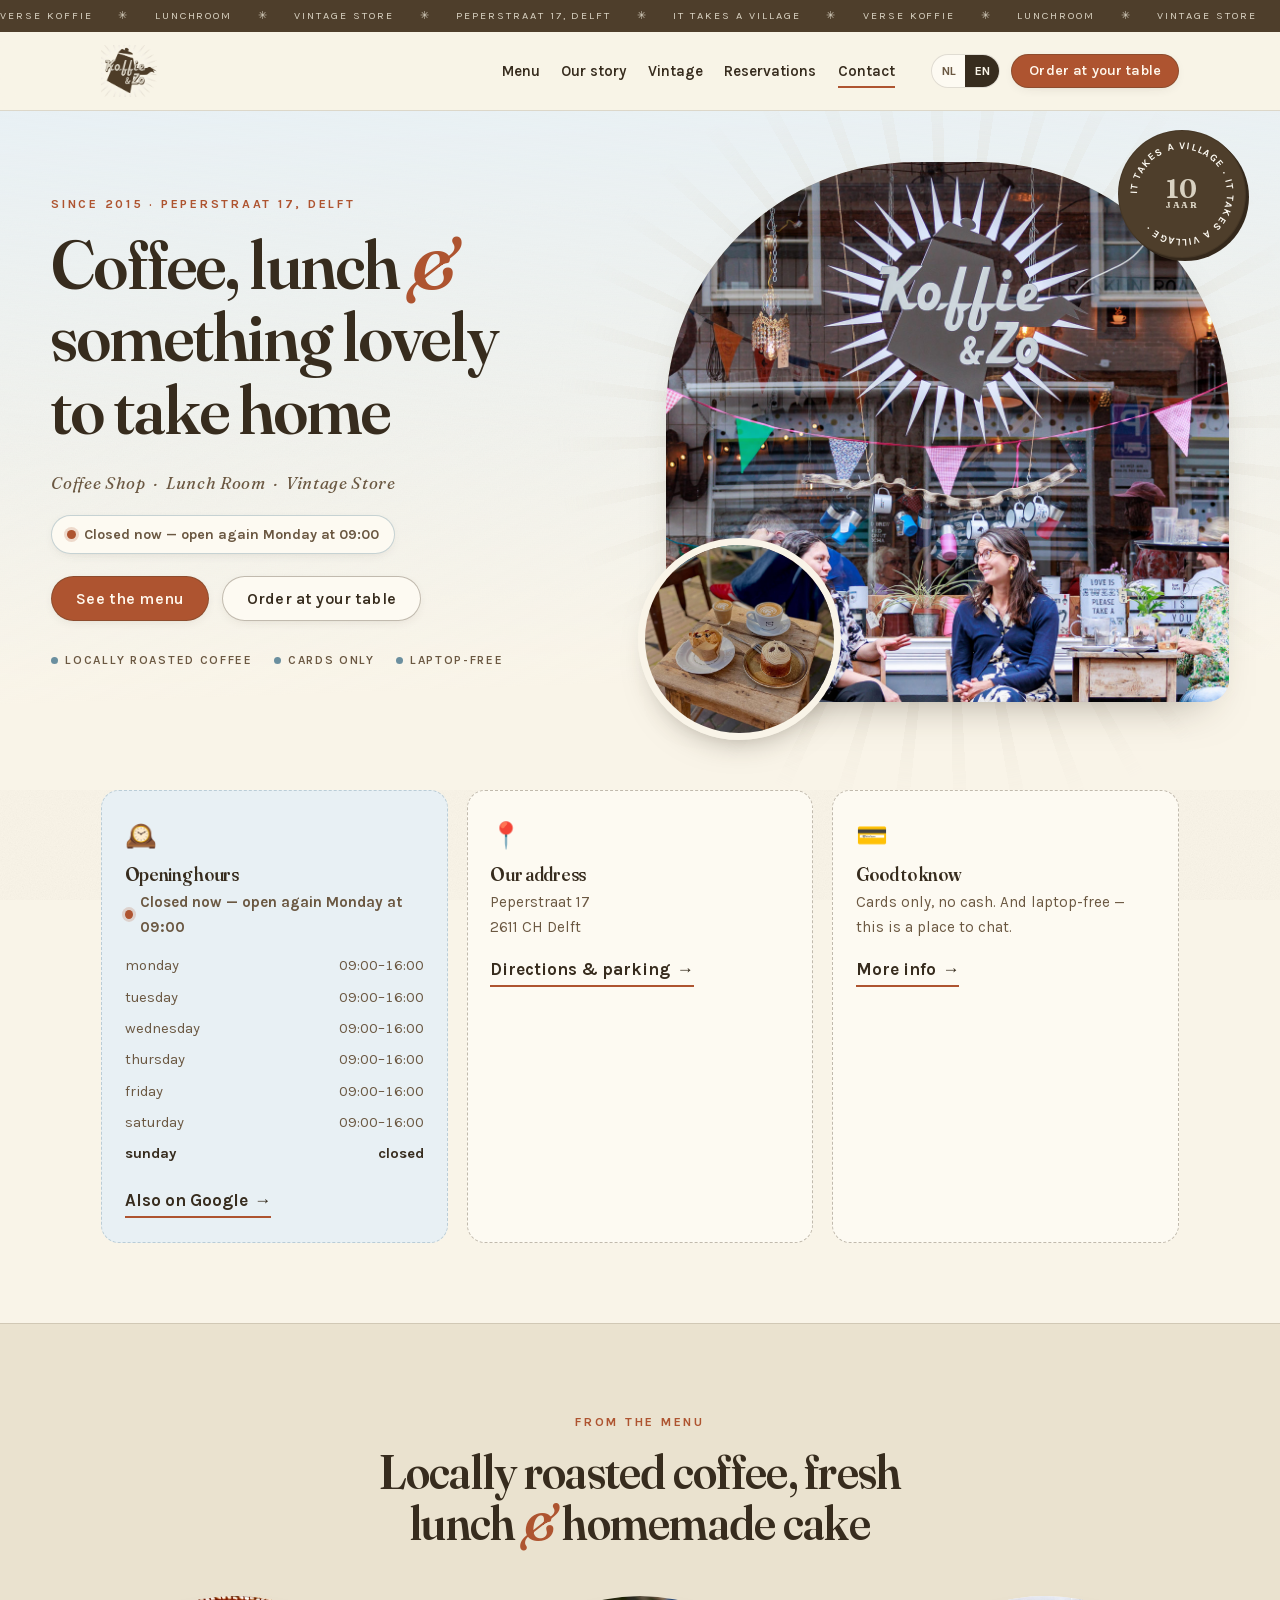
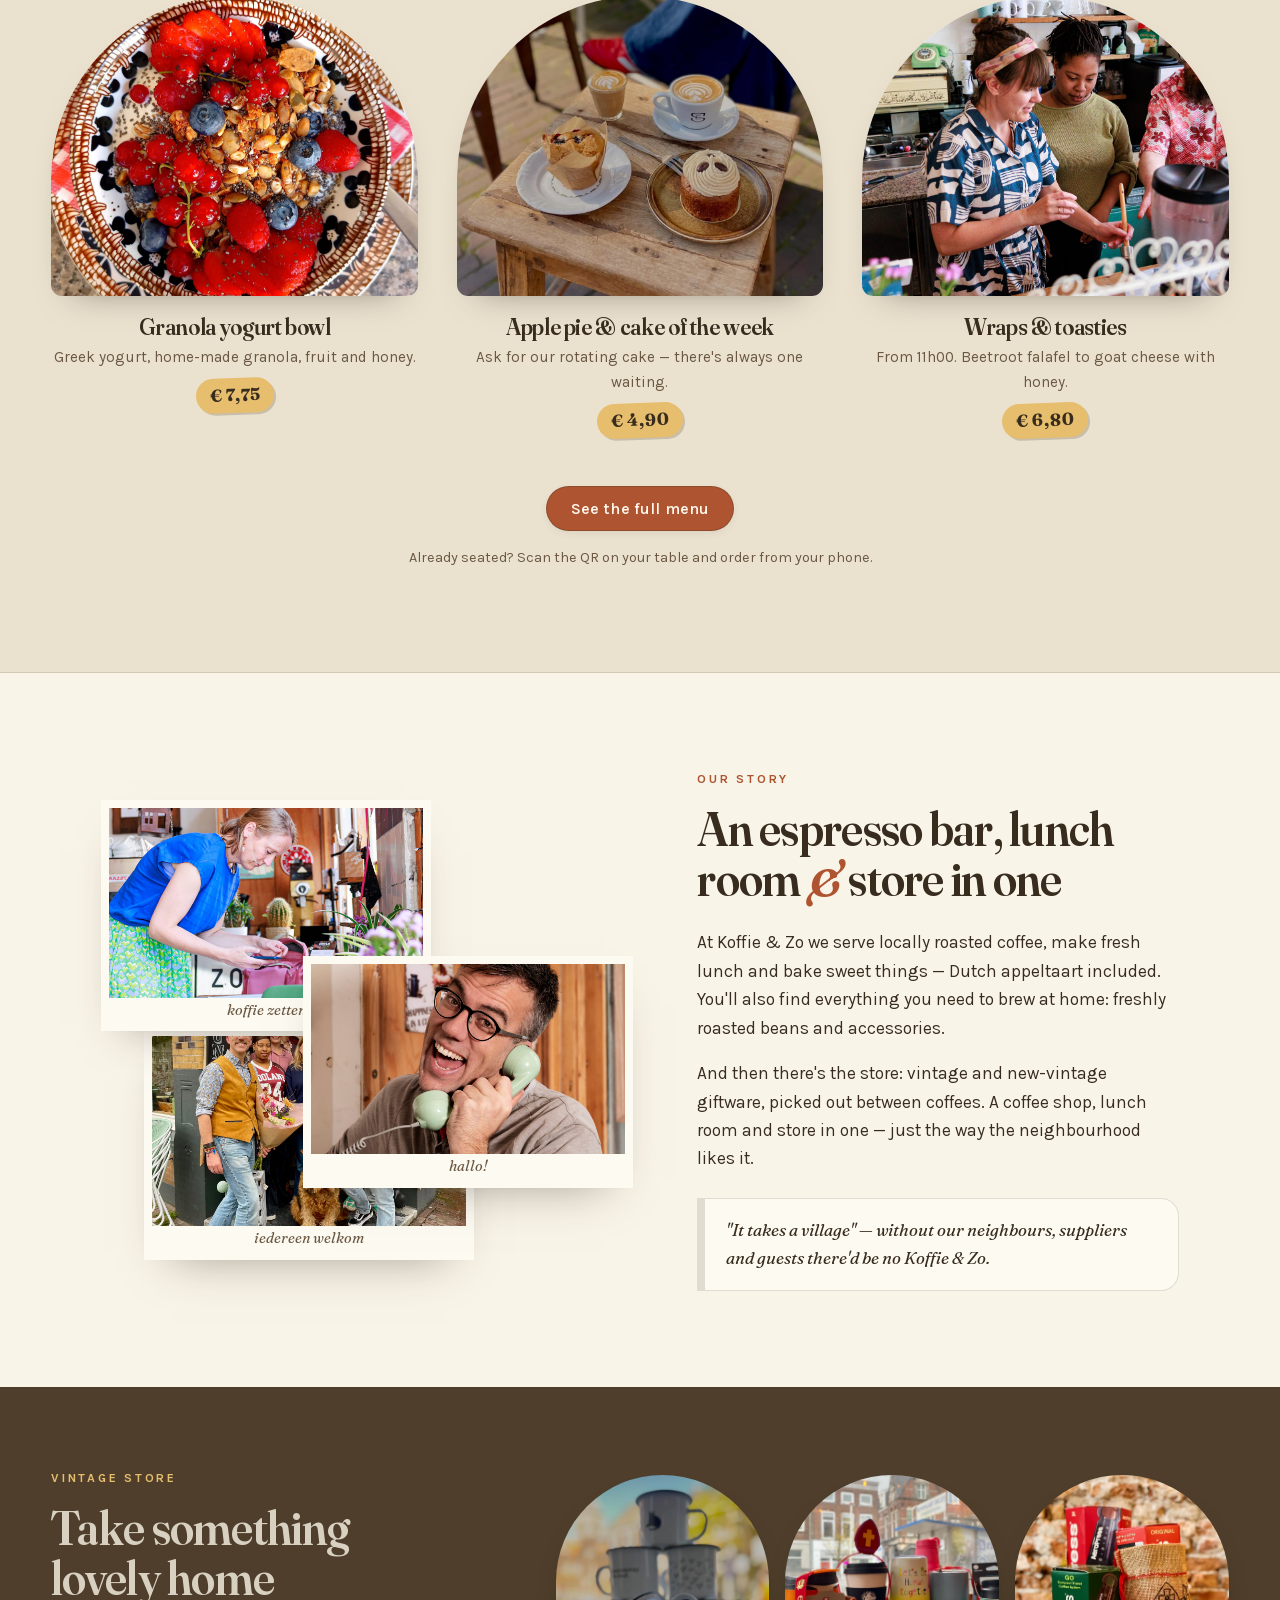
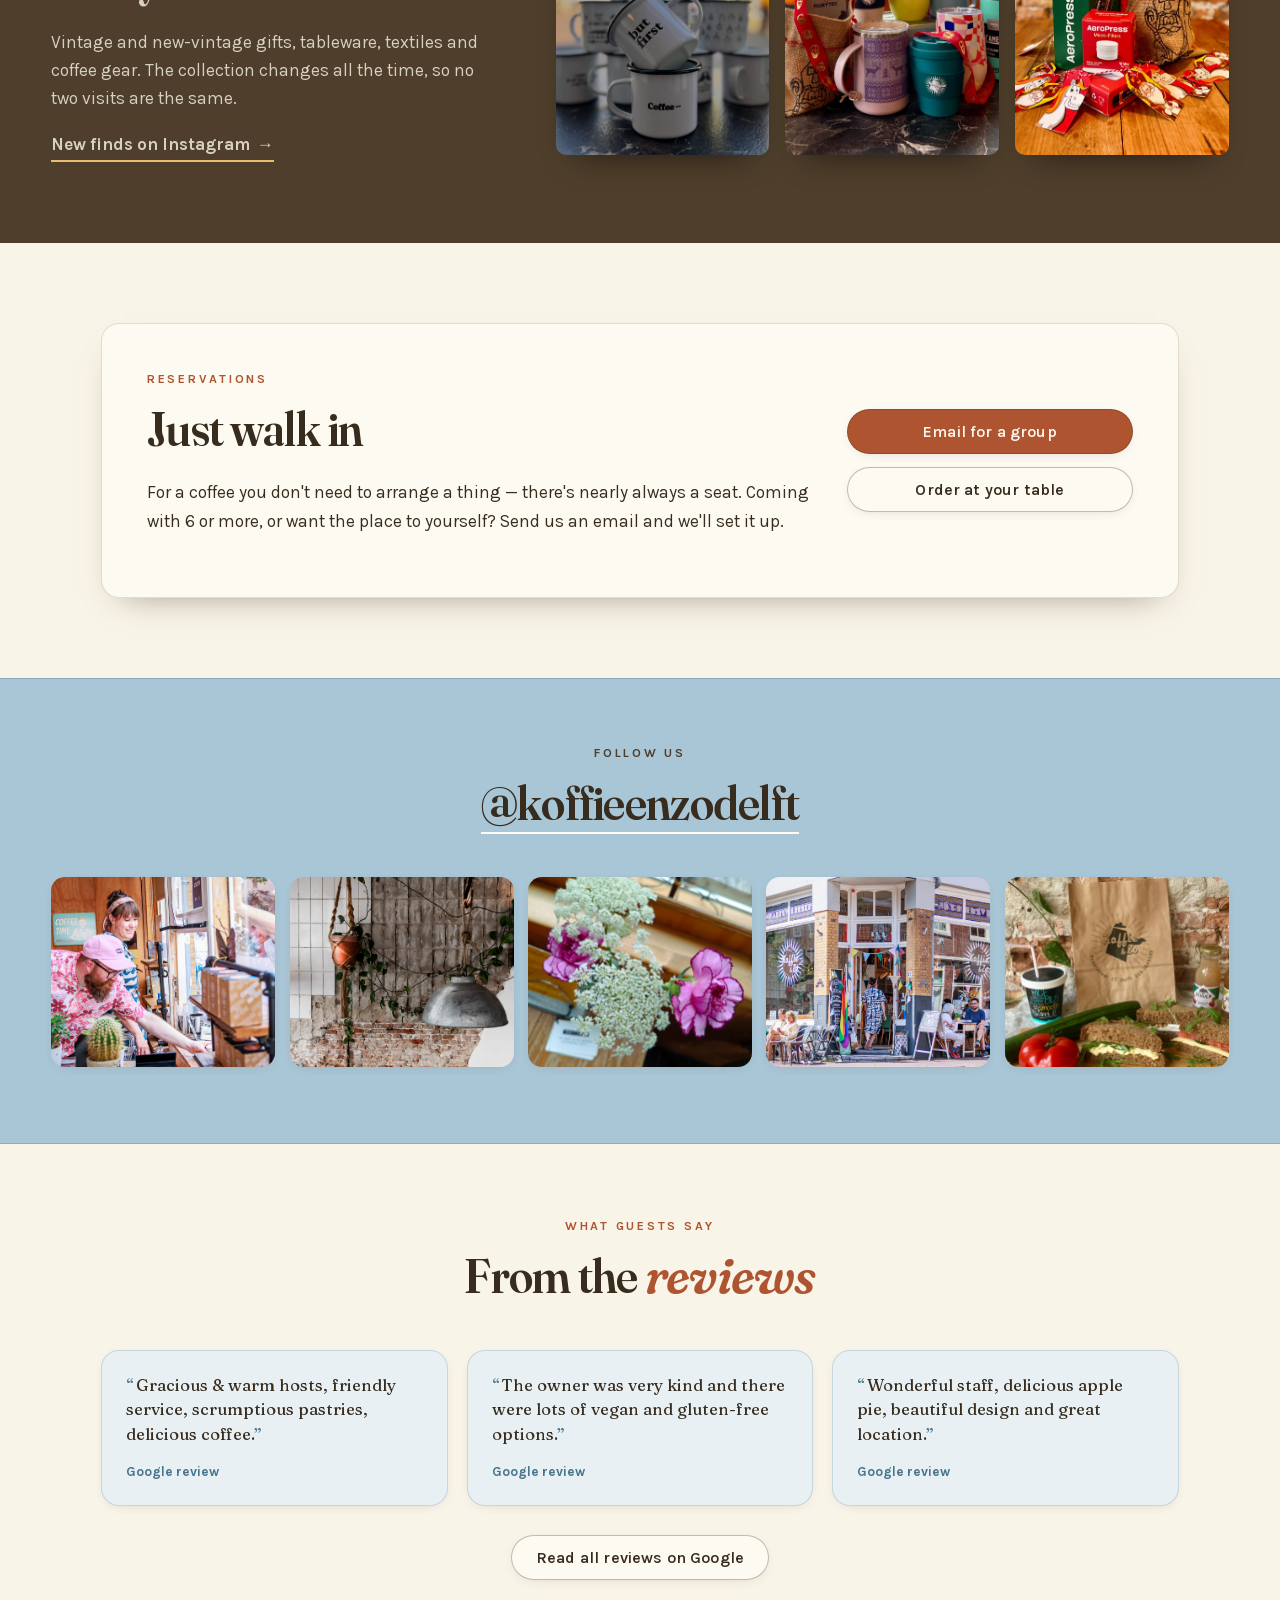
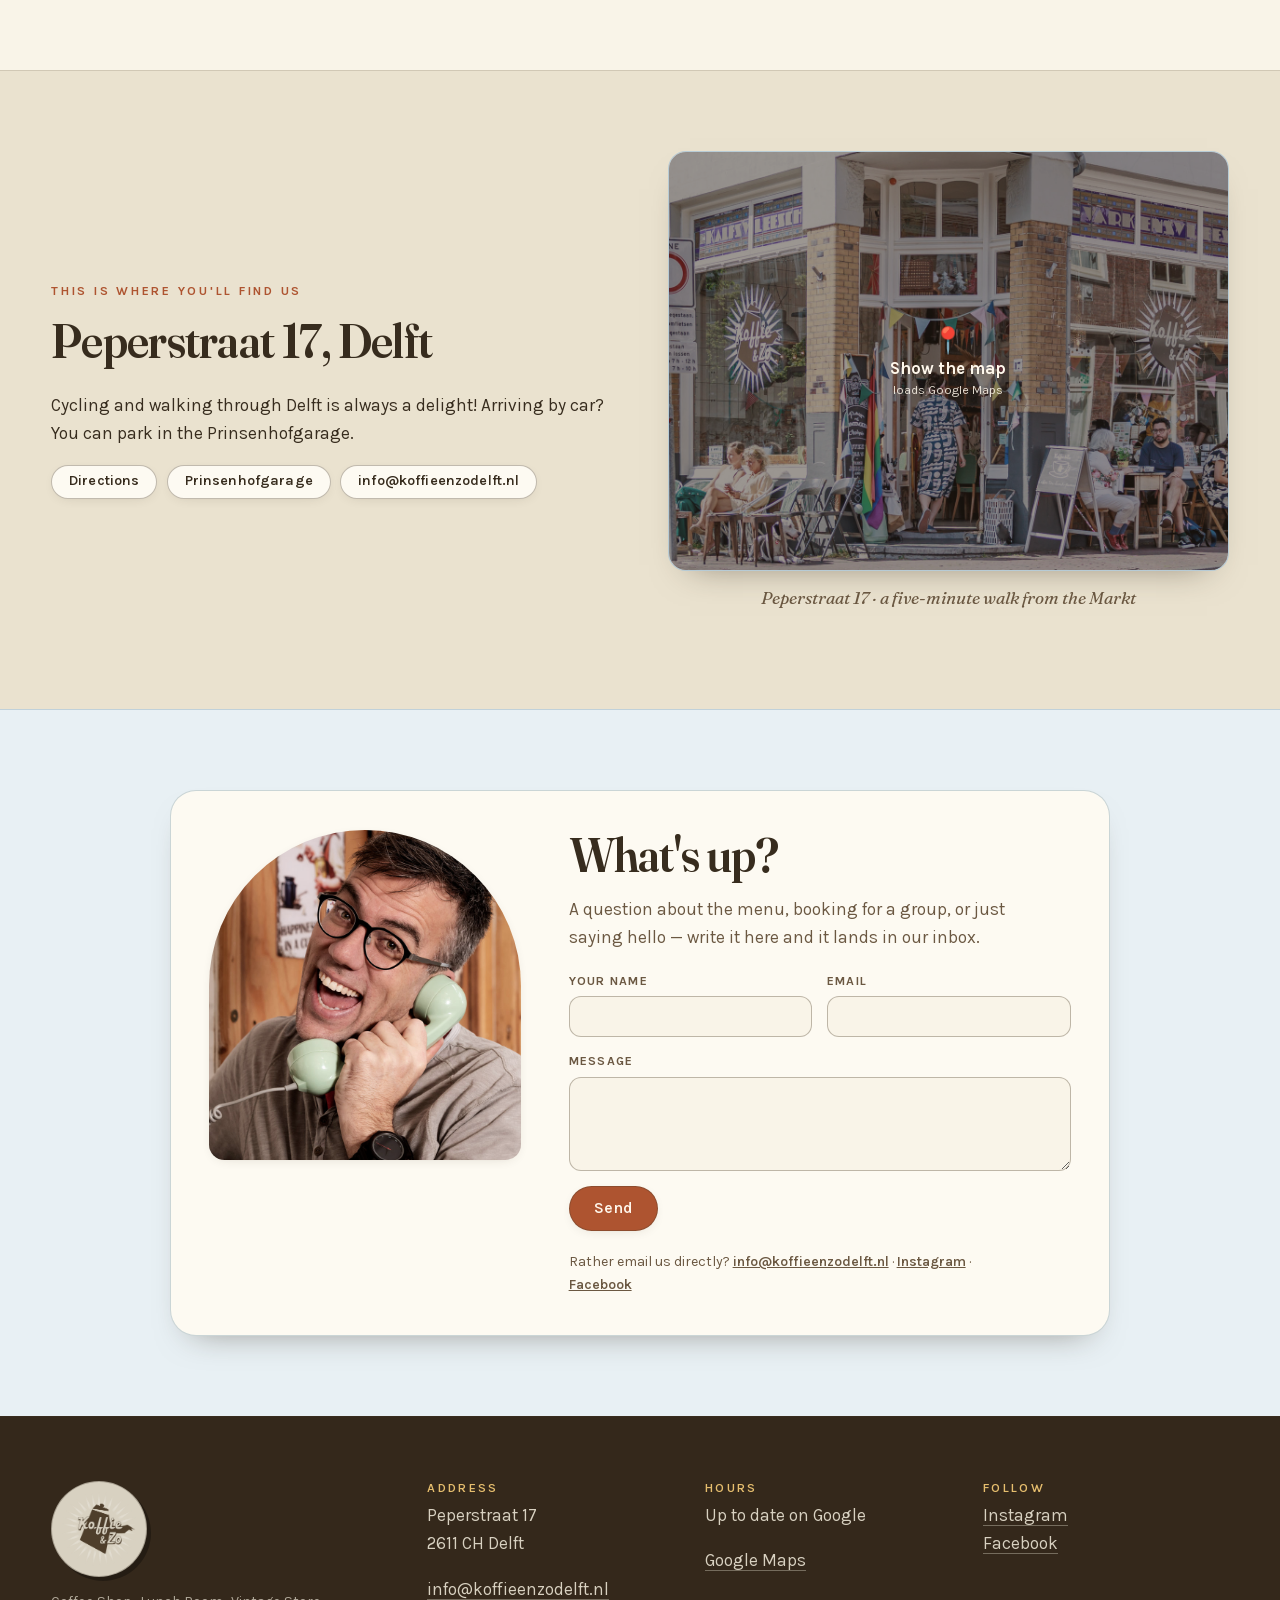
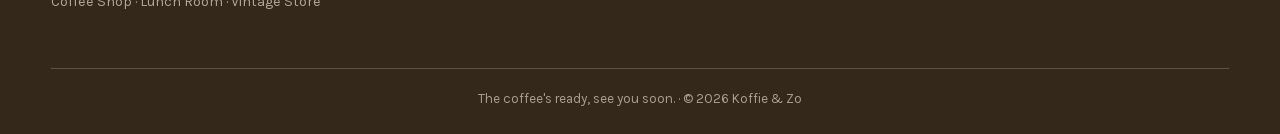
==== commit ebdd7a56: "Rework the hero, set the menu as printed matter, add contact form and quotes Co-Authored-By: Claude " ====
--- a/index.html
+++ b/index.html
@@ -82,37 +82,53 @@
 
   <!-- ── hero ─────────────────────────────────────────────── -->
   <section class="hero">
-    <div class="hero__photo">
-      <img src="assets/img/storefront.jpg" width="1600" height="1100"
-           alt="De pui van Koffie &amp; Zo aan de Peperstraat in Delft met vlaggetjes en terrasstoelen">
-    </div>
-
-    <div class="hero__card reveal">
-      <p class="eyebrow">
-        <span lang="nl">Sinds 2015 · Peperstraat 17, Delft</span>
-        <span lang="en">Since 2015 · Peperstraat 17, Delft</span>
-      </p>
-      <h1>
-        <span lang="nl">De leukste koffiezaak <em>&amp;</em> cadeauwinkel van Delft</span>
-        <span lang="en">Delft's coziest coffee shop <em>&amp;</em> gift store</span>
-      </h1>
-      <p class="hero__tagline">Coffee Shop &nbsp;·&nbsp; Lunch Room &nbsp;·&nbsp; Vintage Store</p>
-      <div class="hero__cta">
-        <a class="btn btn--primary" href="menu.html">
-          <span lang="nl">Bekijk de menukaart</span><span lang="en">See the menu</span>
-        </a>
-        <a class="btn btn--ghost" href="menu.html?bestellen=1">
-          <span lang="nl">Bestel aan tafel</span><span lang="en">Order at your table</span>
-        </a>
-      </div>
-    </div>
-
-    <div class="stamp stamp--hero" aria-hidden="true">
-      <svg viewBox="0 0 120 120">
-        <defs><path id="ring" d="M60,60 m-42,0 a42,42 0 1,1 84,0 a42,42 0 1,1 -84,0"/></defs>
-        <text class="stamp__text"><textPath href="#ring" startOffset="0">it takes a village · it takes a village · </textPath></text>
-      </svg>
-      <span class="stamp__core">10<small>jaar</small></span>
+    <div class="hero__inner">
+      <div class="hero__copy">
+        <p class="eyebrow">
+          <span lang="nl">Sinds 2015 · Peperstraat 17, Delft</span>
+          <span lang="en">Since 2015 · Peperstraat 17, Delft</span>
+        </p>
+        <h1>
+          <span lang="nl">Koffie, lunch <em>&amp;</em> iets moois<br>om mee te nemen</span>
+          <span lang="en">Coffee, lunch <em>&amp;</em> something lovely<br>to take home</span>
+        </h1>
+        <p class="hero__tagline">Coffee Shop &nbsp;·&nbsp; Lunch Room &nbsp;·&nbsp; Vintage Store</p>
+
+        <p class="hours__status hours__status--hero" data-hours-status aria-live="polite"></p>
+
+        <div class="hero__cta">
+          <a class="btn btn--primary" href="menu.html">
+            <span lang="nl">Bekijk de menukaart</span><span lang="en">See the menu</span>
+          </a>
+          <a class="btn btn--ghost" href="menu.html?bestellen=1">
+            <span lang="nl">Bestel aan tafel</span><span lang="en">Order at your table</span>
+          </a>
+        </div>
+
+        <ul class="hero__facts">
+          <li><span lang="nl">Lokaal gebrande koffie</span><span lang="en">Locally roasted coffee</span></li>
+          <li><span lang="nl">Alleen pinnen</span><span lang="en">Cards only</span></li>
+          <li><span lang="nl">Laptopvrij</span><span lang="en">Laptop-free</span></li>
+        </ul>
+      </div>
+
+      <div class="hero__art">
+        <figure class="hero__arch">
+          <img src="assets/img/storefront.jpg" width="1600" height="1100"
+               alt="De pui van Koffie &amp; Zo aan de Peperstraat in Delft met vlaggetjes en terrasstoelen">
+        </figure>
+        <figure class="hero__inset">
+          <img src="assets/img/coffee-pastry.jpg" width="1200" height="1200" loading="lazy"
+               alt="Twee koffies met vers gebak op tafel">
+        </figure>
+        <div class="stamp stamp--hero" aria-hidden="true">
+          <svg viewBox="0 0 120 120">
+            <defs><path id="ring" d="M60,60 m-42,0 a42,42 0 1,1 84,0 a42,42 0 1,1 -84,0"/></defs>
+            <text class="stamp__text"><textPath href="#ring" startOffset="0">it takes a village · it takes a village · </textPath></text>
+          </svg>
+          <span class="stamp__core">10<small>jaar</small></span>
+        </div>
+      </div>
     </div>
   </section>
 
@@ -311,7 +327,7 @@
   </section>
 
   <!-- ── instagram ────────────────────────────────────────── -->
-  <section class="insta" aria-label="Instagram">
+  <section class="insta insta--band" aria-label="Instagram">
     <div class="section-head reveal">
       <p class="eyebrow">
         <span lang="nl">Volg ons</span><span lang="en">Follow us</span>
@@ -337,6 +353,7 @@
         <span lang="en">From the <em>reviews</em></span>
       </h2>
     </div>
+    <p class="rating" data-reviews-rating hidden></p>
     <div class="voices__grid" data-reviews-list></div>
     <p class="voices__cta reveal">
       <a class="btn btn--ghost" data-reviews-link href="https://maps.app.goo.gl/7wuBDU6bThS6mnxq9"
@@ -347,7 +364,7 @@
   </section>
 
   <!-- ── find us ──────────────────────────────────────────── -->
-  <section class="find" id="contact">
+  <section class="find" id="vinden">
     <div class="find__inner">
       <div class="find__text reveal">
         <p class="eyebrow"><span lang="nl">Hier vind je ons</span><span lang="en">This is where you'll find us</span></p>
@@ -387,6 +404,61 @@
       </div>
     </div>
   </section>
+
+  <!-- ── contact ──────────────────────────────────────────── -->
+  <section class="contact" id="contact">
+    <div class="contact__inner">
+      <div class="contact__card reveal">
+        <figure class="contact__photo">
+          <img src="assets/img/phone-laugh.jpg" width="1200" height="900" loading="lazy"
+               alt="Lachend aan de vintage telefoon bij Koffie &amp; Zo">
+        </figure>
+        <div class="contact__body">
+          <h2>
+            <span lang="nl">Zeg het maar</span>
+            <span lang="en">What's up?</span>
+          </h2>
+          <p>
+            <span lang="nl">Een vraag over de kaart, een groep aanmelden of gewoon even hallo —
+              schrijf het hier en het komt in onze inbox.</span>
+            <span lang="en">A question about the menu, booking for a group, or just saying hello —
+              write it here and it lands in our inbox.</span>
+          </p>
+
+          <form class="contact__form" data-contact-form novalidate>
+            <div class="field">
+              <label for="contact-name"><span lang="nl">Je naam</span><span lang="en">Your name</span></label>
+              <input id="contact-name" name="name" type="text" autocomplete="name" required>
+            </div>
+            <div class="field">
+              <label for="contact-email"><span lang="nl">E-mail</span><span lang="en">Email</span></label>
+              <input id="contact-email" name="email" type="email" autocomplete="email">
+            </div>
+            <div class="field field--wide">
+              <label for="contact-message"><span lang="nl">Bericht</span><span lang="en">Message</span></label>
+              <textarea id="contact-message" name="message" rows="4" required></textarea>
+            </div>
+            <div class="contact__actions">
+              <button type="submit" class="btn btn--primary">
+                <span lang="nl">Versturen</span><span lang="en">Send</span>
+              </button>
+              <p class="contact__status" data-contact-status aria-live="polite"></p>
+            </div>
+          </form>
+
+          <p class="contact__alt">
+            <span lang="nl">Liever direct mailen?</span><span lang="en">Rather email us directly?</span>
+            <a href="mailto:info@koffieenzodelft.nl">info@koffieenzodelft.nl</a>
+            ·
+            <a href="https://www.instagram.com/koffieenzodelft" target="_blank" rel="noopener">Instagram</a>
+            ·
+            <a href="https://www.facebook.com/KoffieEnZoDelft" target="_blank" rel="noopener">Facebook</a>
+          </p>
+        </div>
+      </div>
+    </div>
+  </section>
+
 </main>
 
 <!-- ── footer ─────────────────────────────────────────────── -->
--- a/assets/css/style.css
+++ b/assets/css/style.css
@@ -329,69 +329,7 @@
 .nav-toggle[aria-expanded="true"] .nav-toggle__bars::after { transform: translateX(-50%) translateY(-6px) rotate(-45deg); }
 
 /* ── hero ───────────────────────────────────────────────── */
-.hero {
-  position: relative;
-  z-index: 2;
-  max-width: var(--maxw);
-  margin: clamp(1.5rem, 4vw, 3rem) auto 0;
-  padding: 0 var(--gutter) clamp(3rem, 7vw, 6rem);
-}
-.hero::before {
-  content: "";
-  position: absolute;
-  top: -6%;
-  left: 50%;
-  width: min(1100px, 130%);
-  aspect-ratio: 1;
-  transform: translateX(-50%);
-  z-index: -1;
-  pointer-events: none;
-  opacity: .5;
-  background: repeating-conic-gradient(from 4deg,
-    var(--bone) 0deg 2.4deg, transparent 2.4deg 9deg);
-  mask-image: radial-gradient(circle, #000 12%, transparent 68%);
-  -webkit-mask-image: radial-gradient(circle, #000 12%, transparent 68%);
-}
-
-.hero__photo {
-  border: 1px solid var(--hairline);
-  border-radius: 260px 260px var(--radius) var(--radius);
-  overflow: hidden;
-  box-shadow: var(--shadow-soft);
-  background: var(--paper-deep);
-}
-.hero__photo img {
-  width: 100%;
-  height: clamp(320px, 52vw, 560px);
-  object-fit: cover;
-  object-position: center 58%;
-  filter: saturate(.94) contrast(1.03);
-}
-.hero__card {
-  position: relative;
-  margin: -3.5rem auto 0;
-  max-width: 760px;
-  background: var(--cream);
-  border: 1px solid var(--hairline);
-  border-radius: var(--radius);
-  box-shadow: var(--shadow-hard);
-  padding: clamp(1.5rem, 4vw, 2.6rem);
-  text-align: center;
-}
-.hero__tagline {
-  font-family: var(--display);
-  font-style: italic;
-  font-size: 1.05rem;
-  letter-spacing: .04em;
-  color: var(--ink-soft);
-}
-.hero__cta {
-  display: flex;
-  flex-wrap: wrap;
-  gap: .8rem;
-  justify-content: center;
-  margin-top: 1.4rem;
-}
+
 
 /* rotating stamp */
 .stamp {
@@ -891,3 +829,224 @@
   text-align: center;
   color: var(--ink-soft);
 }
+
+/* ── hero: copy on the left, a composed spread on the right ── */
+.hero {
+  position: relative;
+  z-index: 2;
+  padding: clamp(1.5rem, 4vw, 3.5rem) var(--gutter) clamp(3rem, 7vw, 5.5rem);
+  background: linear-gradient(178deg, var(--delft-tint) 0%, rgba(232, 240, 244, .45) 46%, var(--paper) 82%);
+  overflow: hidden;
+}
+.hero__inner {
+  position: relative;
+  max-width: var(--maxw);
+  margin: 0 auto;
+  display: grid;
+  grid-template-columns: 1fr 1.02fr;
+  gap: clamp(2rem, 5vw, 4.5rem);
+  align-items: center;
+}
+.hero__copy h1 {
+  font-size: clamp(2.4rem, 1.3rem + 4.4vw, 4.3rem);
+  margin-bottom: .35em;
+}
+.hero__tagline {
+  font-family: var(--display);
+  font-style: italic;
+  font-size: 1.05rem;
+  letter-spacing: .04em;
+  color: var(--ink-soft);
+  margin-bottom: 1.1rem;
+}
+.hero__cta { display: flex; flex-wrap: wrap; gap: .8rem; margin-top: 1.4rem; }
+.hero__facts {
+  list-style: none;
+  display: flex;
+  flex-wrap: wrap;
+  gap: .45rem 1.3rem;
+  padding: 0;
+  margin: 1.8rem 0 0;
+  font-size: .76rem;
+  letter-spacing: .14em;
+  text-transform: uppercase;
+  font-weight: 600;
+  color: var(--ink-soft);
+}
+.hero__facts li { display: flex; align-items: center; gap: .45rem; }
+.hero__facts li::before {
+  content: "";
+  width: 7px; height: 7px;
+  border-radius: 50%;
+  background: var(--delft-deep);
+  opacity: .8;
+}
+
+/* the logo's own sunburst, echoed faintly behind the photo */
+.hero__art { position: relative; }
+.hero__art::before {
+  content: "";
+  position: absolute;
+  top: 50%; left: 50%;
+  width: 150%; aspect-ratio: 1;
+  transform: translate(-50%, -50%);
+  z-index: 0;
+  opacity: .45;
+  background: repeating-conic-gradient(from 6deg,
+    var(--bone) 0deg 2.2deg, transparent 2.2deg 9deg);
+  mask-image: radial-gradient(circle, #000 18%, transparent 66%);
+  -webkit-mask-image: radial-gradient(circle, #000 18%, transparent 66%);
+  pointer-events: none;
+}
+.hero__arch {
+  position: relative;
+  margin: 0;
+  border-radius: 250px 250px 22px 22px;
+  overflow: hidden;
+  box-shadow: var(--shadow-soft);
+  background: var(--paper-deep);
+}
+.hero__arch img {
+  width: 100%;
+  height: clamp(340px, 44vw, 540px);
+  object-fit: cover;
+  object-position: center 58%;
+  filter: saturate(.95) contrast(1.02);
+  animation: ken-burns 22s ease-in-out infinite alternate;
+}
+@keyframes ken-burns { to { transform: scale(1.07); } }
+.hero__inset {
+  position: absolute;
+  left: -5%;
+  bottom: -7%;
+  width: 36%;
+  aspect-ratio: 1;
+  margin: 0;
+  border-radius: 50%;
+  overflow: hidden;
+  border: 7px solid var(--paper);
+  box-shadow: var(--shadow-hard);
+  z-index: 2;
+}
+.hero__inset img { width: 100%; height: 100%; object-fit: cover; }
+.stamp--hero { right: -3%; top: -6%; z-index: 3; }
+
+.hours__status--hero {
+  display: inline-flex;
+  margin: 0;
+  padding: .42rem .95rem;
+  background: var(--cream);
+  border: 1px solid rgba(71, 117, 140, .3);
+  border-radius: 999px;
+  box-shadow: var(--shadow-card);
+  font-size: .88rem;
+}
+
+/* ── rating badge ───────────────────────────────────────── */
+.rating {
+  display: flex;
+  align-items: center;
+  justify-content: center;
+  gap: .5rem;
+  margin: -.6rem 0 1.6rem;
+  font-size: .95rem;
+  color: var(--ink-soft);
+}
+.rating strong { font-family: var(--display); font-size: 1.3rem; color: var(--ink); }
+.rating__stars { color: var(--butter); letter-spacing: .08em; font-size: 1.1rem; }
+
+/* ── contact ────────────────────────────────────────────── */
+.contact {
+  position: relative;
+  z-index: 2;
+  background: var(--delft-tint);
+  border-top: 1px solid rgba(71, 117, 140, .25);
+  padding: clamp(3rem, 7vw, 5rem) var(--gutter);
+}
+.contact__inner { max-width: 940px; margin: 0 auto; }
+.contact__card {
+  display: grid;
+  grid-template-columns: minmax(200px, .62fr) 1fr;
+  gap: clamp(1.5rem, 4vw, 3rem);
+  align-items: start;
+  background: var(--cream);
+  border: 1px solid rgba(71, 117, 140, .28);
+  border-radius: var(--radius-lg);
+  box-shadow: var(--shadow-hard);
+  padding: clamp(1.4rem, 3.5vw, 2.4rem);
+}
+.contact__photo {
+  margin: 0;
+  border-radius: 160px 160px 16px 16px;
+  overflow: hidden;
+  box-shadow: var(--shadow-card);
+}
+.contact__photo img { width: 100%; height: clamp(220px, 26vw, 330px); object-fit: cover; filter: grayscale(.15); }
+.contact__body h2 { margin-bottom: .3em; }
+.contact__body > p { color: var(--ink-soft); max-width: 46ch; }
+
+.contact__form {
+  display: grid;
+  grid-template-columns: 1fr 1fr;
+  gap: .9rem;
+  margin-top: 1.2rem;
+}
+.field { display: grid; gap: .3rem; }
+.field--wide { grid-column: 1 / -1; }
+.field label {
+  font-size: .78rem;
+  font-weight: 700;
+  letter-spacing: .1em;
+  text-transform: uppercase;
+  color: var(--ink-soft);
+}
+.field input, .field textarea {
+  width: 100%;
+  padding: .65rem .8rem;
+  border: 1px solid var(--edge);
+  border-radius: 12px;
+  background: var(--paper);
+  font: 400 .98rem var(--text);
+  color: var(--ink);
+  resize: vertical;
+  transition: border-color .15s ease, box-shadow .15s ease;
+}
+.field input:focus, .field textarea:focus {
+  outline: none;
+  border-color: var(--delft-deep);
+  box-shadow: 0 0 0 3px rgba(71, 117, 140, .18);
+}
+.contact__actions {
+  grid-column: 1 / -1;
+  display: flex;
+  align-items: center;
+  gap: 1rem;
+  flex-wrap: wrap;
+}
+.contact__status { margin: 0; font-size: .88rem; color: var(--ink-soft); }
+.contact__status[data-state="error"] { color: var(--terracotta-dark); font-weight: 600; }
+.contact__status[data-state="sent"] { color: var(--sage); font-weight: 600; }
+.contact__alt { margin: 1.2rem 0 0; font-size: .88rem; color: var(--ink-soft); }
+.contact__alt a { font-weight: 600; }
+
+/* ── Instagram on a soft blue band, as on their own site ── */
+.insta--band {
+  background: var(--delft);
+  border-top: 1px solid rgba(71, 117, 140, .3);
+  border-bottom: 1px solid rgba(71, 117, 140, .3);
+}
+.insta--band .eyebrow { color: var(--brown); }
+.insta--band .section-head h2 a { border-bottom-color: var(--cream); }
+
+@media (max-width: 900px) {
+  .hero__inner { grid-template-columns: 1fr; }
+  .hero__art { order: -1; }
+  .hero__inset { width: 30%; left: 0; bottom: -6%; }
+  .contact__card { grid-template-columns: 1fr; }
+  .contact__photo { border-radius: 140px 140px 16px 16px; }
+  .contact__photo img { height: 200px; }
+}
+@media (max-width: 560px) {
+  .contact__form { grid-template-columns: 1fr; }
+  .hero__facts { gap: .35rem 1rem; font-size: .7rem; }
+}
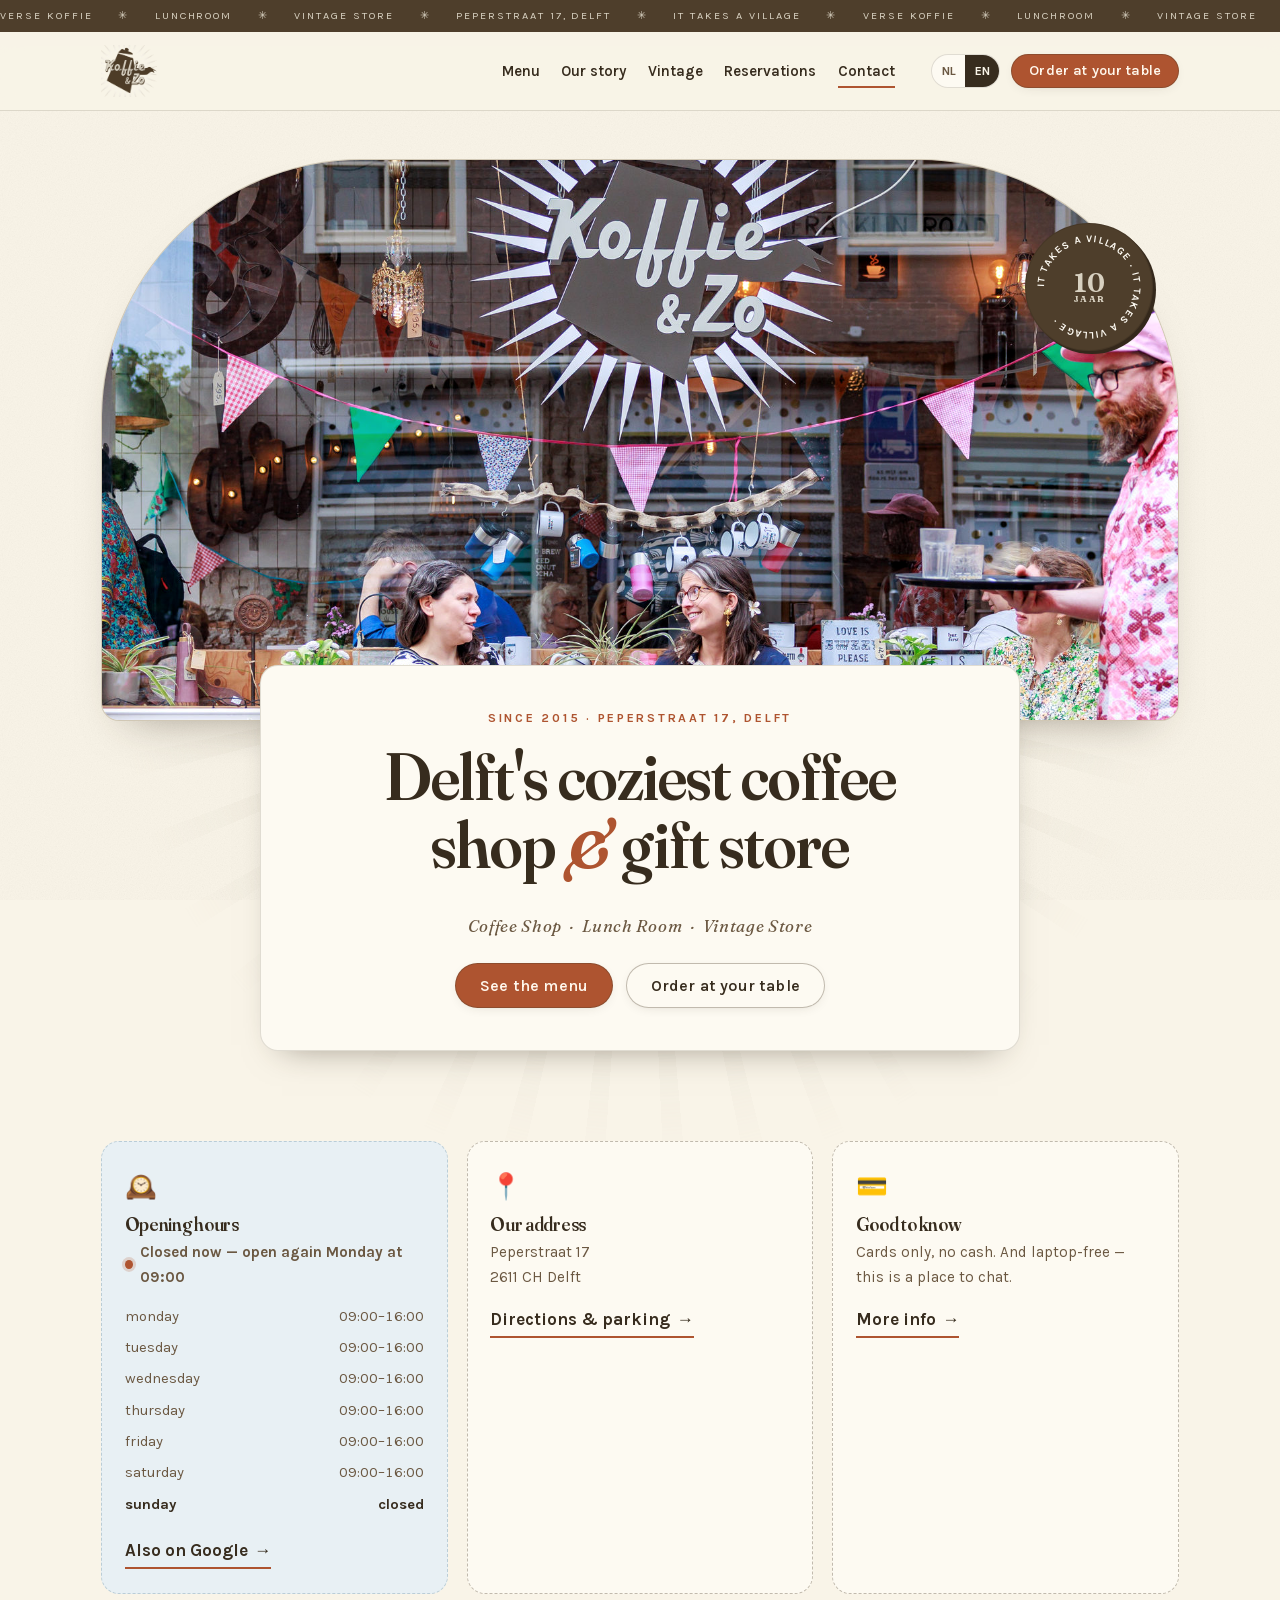
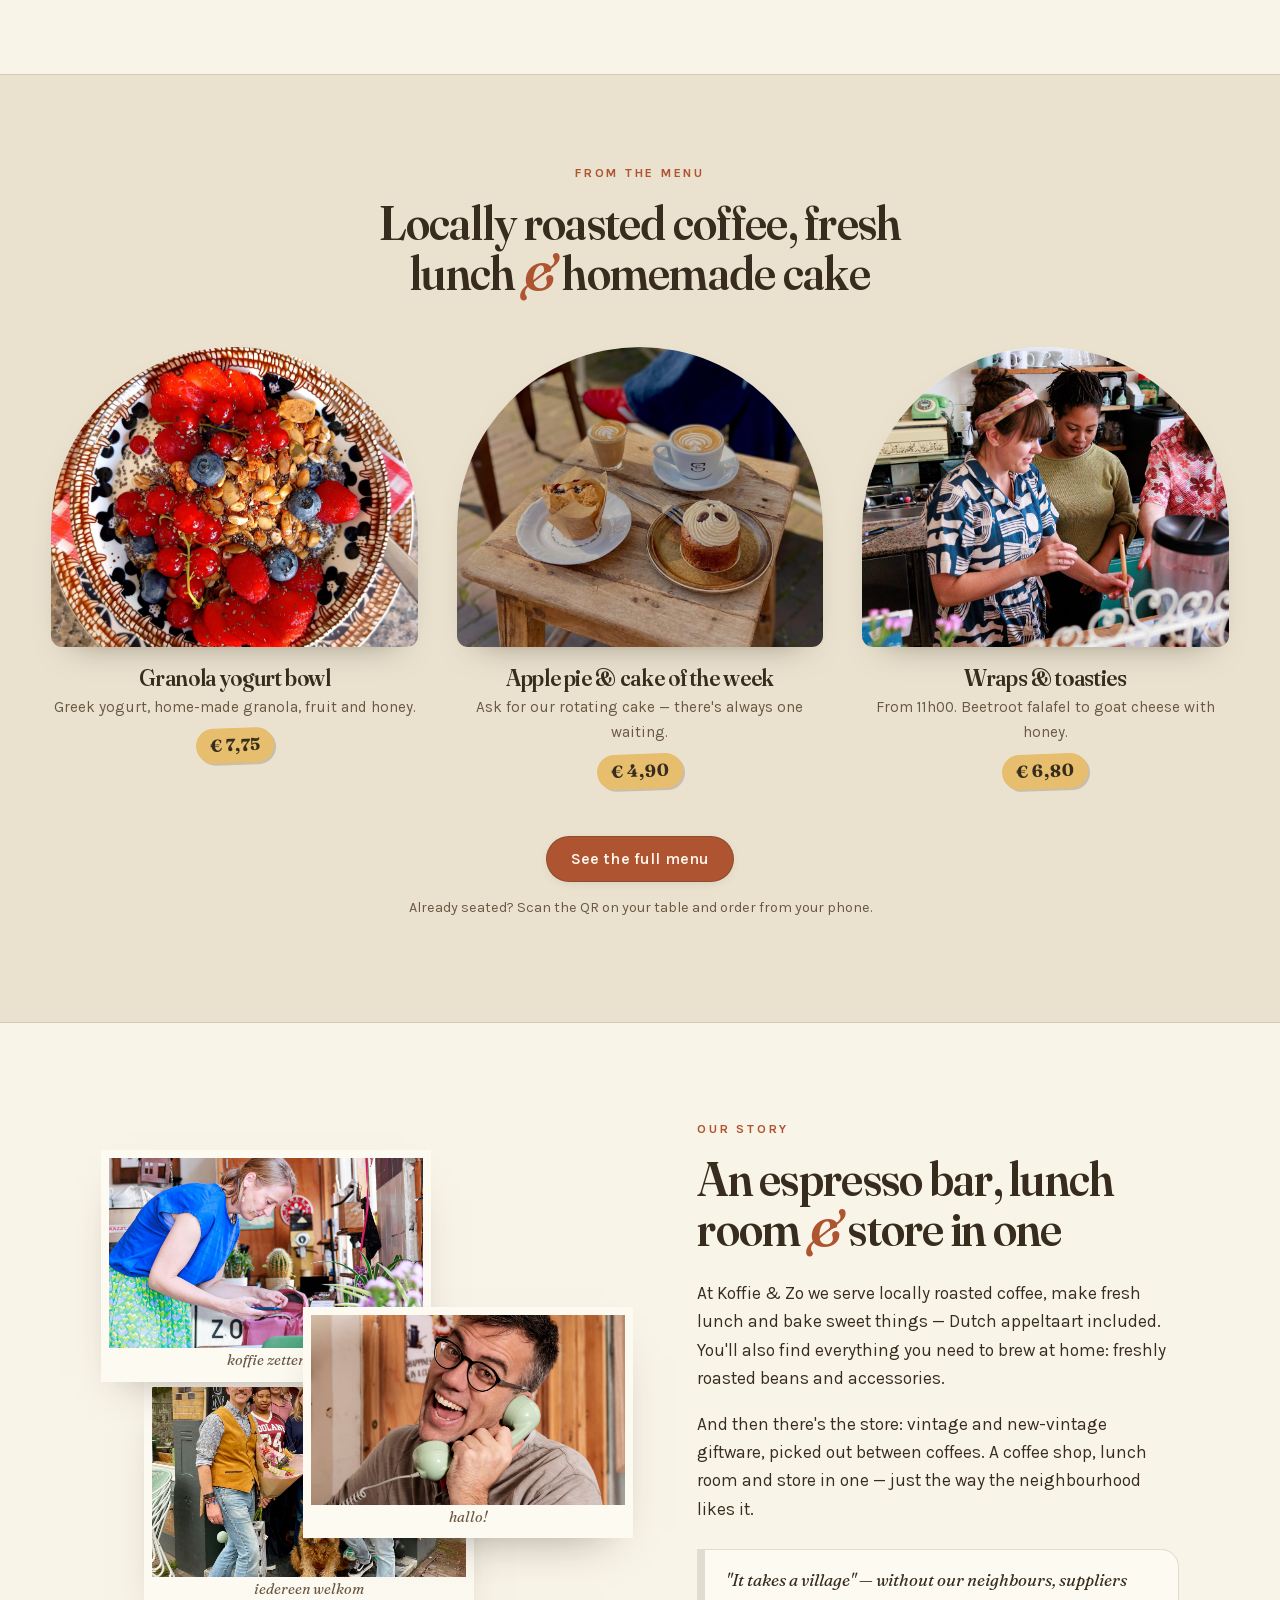
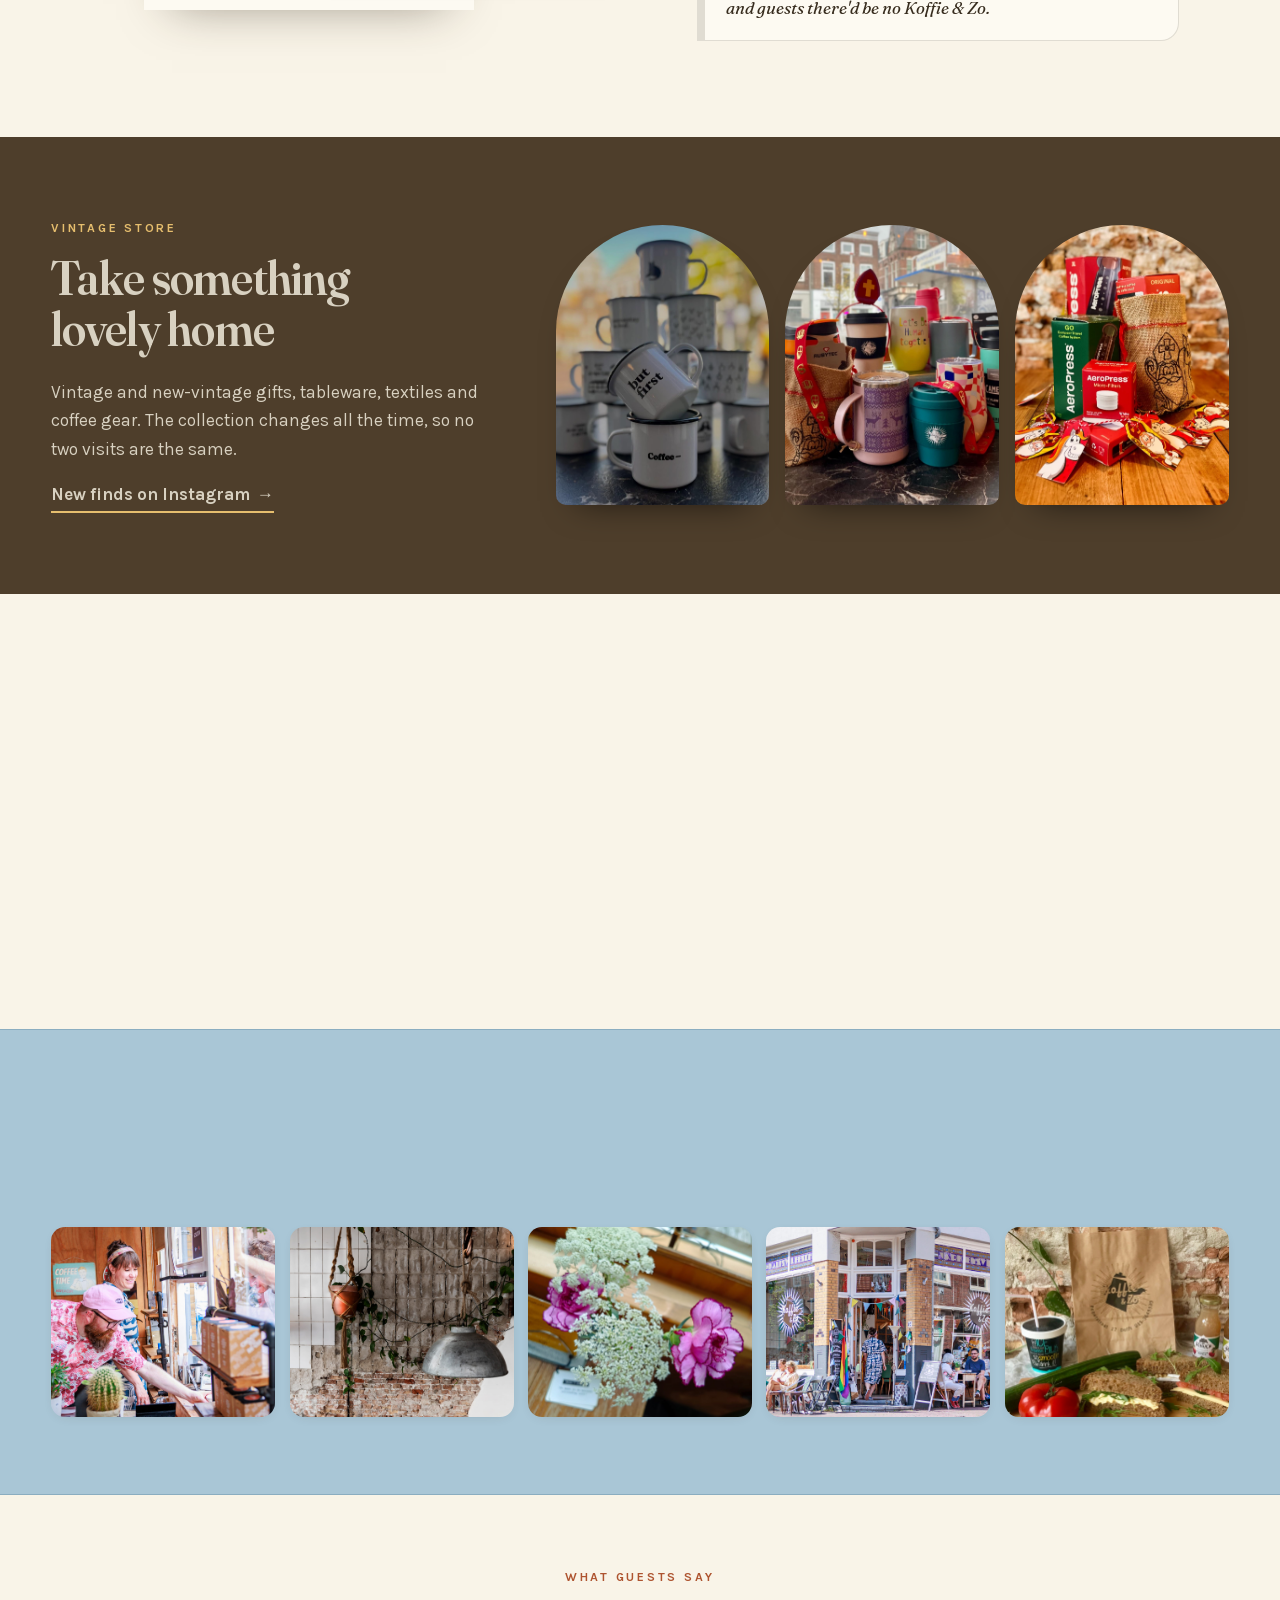
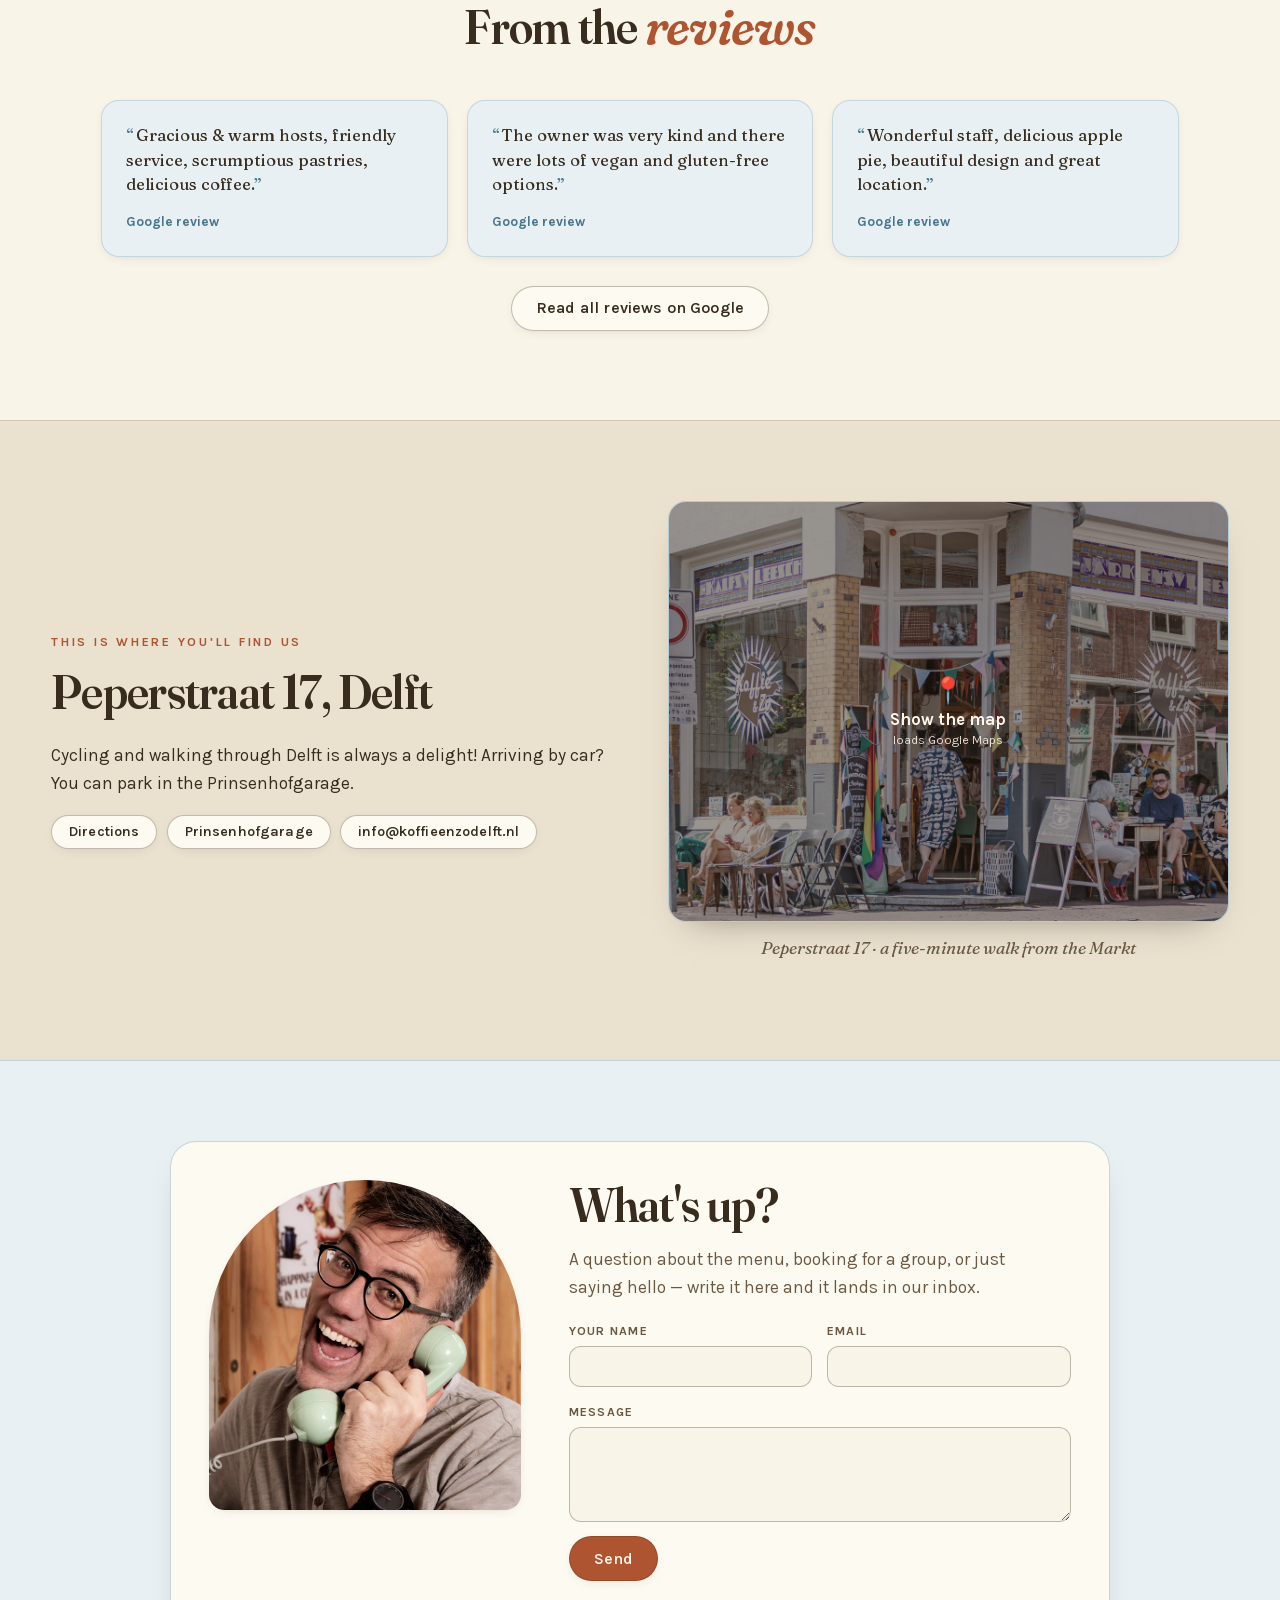
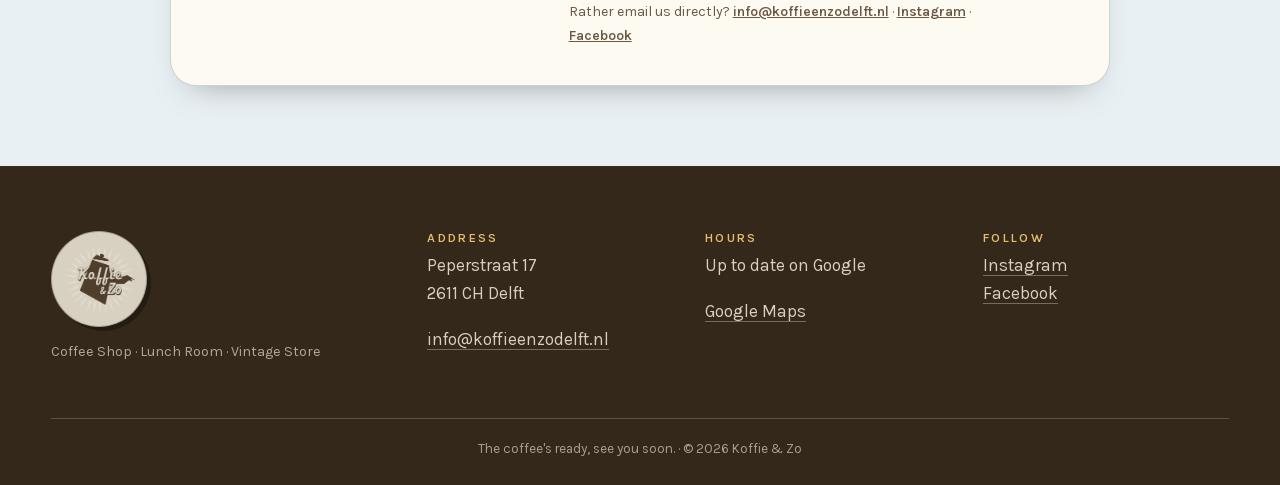
==== commit dae453c8: "Revert to the previous hero and stop the page scrolling sideways The hero's decorative sunburst was " ====
--- a/index.html
+++ b/index.html
@@ -82,53 +82,37 @@
 
   <!-- ── hero ─────────────────────────────────────────────── -->
   <section class="hero">
-    <div class="hero__inner">
-      <div class="hero__copy">
-        <p class="eyebrow">
-          <span lang="nl">Sinds 2015 · Peperstraat 17, Delft</span>
-          <span lang="en">Since 2015 · Peperstraat 17, Delft</span>
-        </p>
-        <h1>
-          <span lang="nl">Koffie, lunch <em>&amp;</em> iets moois<br>om mee te nemen</span>
-          <span lang="en">Coffee, lunch <em>&amp;</em> something lovely<br>to take home</span>
-        </h1>
-        <p class="hero__tagline">Coffee Shop &nbsp;·&nbsp; Lunch Room &nbsp;·&nbsp; Vintage Store</p>
-
-        <p class="hours__status hours__status--hero" data-hours-status aria-live="polite"></p>
-
-        <div class="hero__cta">
-          <a class="btn btn--primary" href="menu.html">
-            <span lang="nl">Bekijk de menukaart</span><span lang="en">See the menu</span>
-          </a>
-          <a class="btn btn--ghost" href="menu.html?bestellen=1">
-            <span lang="nl">Bestel aan tafel</span><span lang="en">Order at your table</span>
-          </a>
-        </div>
-
-        <ul class="hero__facts">
-          <li><span lang="nl">Lokaal gebrande koffie</span><span lang="en">Locally roasted coffee</span></li>
-          <li><span lang="nl">Alleen pinnen</span><span lang="en">Cards only</span></li>
-          <li><span lang="nl">Laptopvrij</span><span lang="en">Laptop-free</span></li>
-        </ul>
-      </div>
-
-      <div class="hero__art">
-        <figure class="hero__arch">
-          <img src="assets/img/storefront.jpg" width="1600" height="1100"
-               alt="De pui van Koffie &amp; Zo aan de Peperstraat in Delft met vlaggetjes en terrasstoelen">
-        </figure>
-        <figure class="hero__inset">
-          <img src="assets/img/coffee-pastry.jpg" width="1200" height="1200" loading="lazy"
-               alt="Twee koffies met vers gebak op tafel">
-        </figure>
-        <div class="stamp stamp--hero" aria-hidden="true">
-          <svg viewBox="0 0 120 120">
-            <defs><path id="ring" d="M60,60 m-42,0 a42,42 0 1,1 84,0 a42,42 0 1,1 -84,0"/></defs>
-            <text class="stamp__text"><textPath href="#ring" startOffset="0">it takes a village · it takes a village · </textPath></text>
-          </svg>
-          <span class="stamp__core">10<small>jaar</small></span>
-        </div>
-      </div>
+    <div class="hero__photo">
+      <img src="assets/img/storefront.jpg" width="1600" height="1100"
+           alt="De pui van Koffie &amp; Zo aan de Peperstraat in Delft met vlaggetjes en terrasstoelen">
+    </div>
+
+    <div class="hero__card reveal">
+      <p class="eyebrow">
+        <span lang="nl">Sinds 2015 · Peperstraat 17, Delft</span>
+        <span lang="en">Since 2015 · Peperstraat 17, Delft</span>
+      </p>
+      <h1>
+        <span lang="nl">De leukste koffiezaak <em>&amp;</em> cadeauwinkel van Delft</span>
+        <span lang="en">Delft's coziest coffee shop <em>&amp;</em> gift store</span>
+      </h1>
+      <p class="hero__tagline">Coffee Shop &nbsp;·&nbsp; Lunch Room &nbsp;·&nbsp; Vintage Store</p>
+      <div class="hero__cta">
+        <a class="btn btn--primary" href="menu.html">
+          <span lang="nl">Bekijk de menukaart</span><span lang="en">See the menu</span>
+        </a>
+        <a class="btn btn--ghost" href="menu.html?bestellen=1">
+          <span lang="nl">Bestel aan tafel</span><span lang="en">Order at your table</span>
+        </a>
+      </div>
+    </div>
+
+    <div class="stamp stamp--hero" aria-hidden="true">
+      <svg viewBox="0 0 120 120">
+        <defs><path id="ring" d="M60,60 m-42,0 a42,42 0 1,1 84,0 a42,42 0 1,1 -84,0"/></defs>
+        <text class="stamp__text"><textPath href="#ring" startOffset="0">it takes a village · it takes a village · </textPath></text>
+      </svg>
+      <span class="stamp__core">10<small>jaar</small></span>
     </div>
   </section>
 
--- a/assets/css/style.css
+++ b/assets/css/style.css
@@ -56,6 +56,7 @@
 html {
   scroll-behavior: smooth;
   -webkit-text-size-adjust: 100%;
+  overflow-x: clip;
 }
 
 body {
@@ -329,7 +330,71 @@
 .nav-toggle[aria-expanded="true"] .nav-toggle__bars::after { transform: translateX(-50%) translateY(-6px) rotate(-45deg); }
 
 /* ── hero ───────────────────────────────────────────────── */
-
+.hero {
+  position: relative;
+  z-index: 2;
+  max-width: var(--maxw);
+  margin: clamp(1.5rem, 4vw, 3rem) auto 0;
+  padding: 0 var(--gutter) clamp(3rem, 7vw, 6rem);
+  /* the sunburst behind the photo is wider than the section on purpose */
+  overflow: hidden;
+}
+.hero::before {
+  content: "";
+  position: absolute;
+  top: -6%;
+  left: 50%;
+  width: min(1100px, 130%);
+  aspect-ratio: 1;
+  transform: translateX(-50%);
+  z-index: -1;
+  pointer-events: none;
+  opacity: .5;
+  background: repeating-conic-gradient(from 4deg,
+    var(--bone) 0deg 2.4deg, transparent 2.4deg 9deg);
+  mask-image: radial-gradient(circle, #000 12%, transparent 68%);
+  -webkit-mask-image: radial-gradient(circle, #000 12%, transparent 68%);
+}
+
+.hero__photo {
+  border: 1px solid var(--hairline);
+  border-radius: 260px 260px var(--radius) var(--radius);
+  overflow: hidden;
+  box-shadow: var(--shadow-soft);
+  background: var(--paper-deep);
+}
+.hero__photo img {
+  width: 100%;
+  height: clamp(320px, 52vw, 560px);
+  object-fit: cover;
+  object-position: center 58%;
+  filter: saturate(.94) contrast(1.03);
+}
+.hero__card {
+  position: relative;
+  margin: -3.5rem auto 0;
+  max-width: 760px;
+  background: var(--cream);
+  border: 1px solid var(--hairline);
+  border-radius: var(--radius);
+  box-shadow: var(--shadow-hard);
+  padding: clamp(1.5rem, 4vw, 2.6rem);
+  text-align: center;
+}
+.hero__tagline {
+  font-family: var(--display);
+  font-style: italic;
+  font-size: 1.05rem;
+  letter-spacing: .04em;
+  color: var(--ink-soft);
+}
+.hero__cta {
+  display: flex;
+  flex-wrap: wrap;
+  gap: .8rem;
+  justify-content: center;
+  margin-top: 1.4rem;
+}
 
 /* rotating stamp */
 .stamp {
@@ -830,118 +895,6 @@
   color: var(--ink-soft);
 }
 
-/* ── hero: copy on the left, a composed spread on the right ── */
-.hero {
-  position: relative;
-  z-index: 2;
-  padding: clamp(1.5rem, 4vw, 3.5rem) var(--gutter) clamp(3rem, 7vw, 5.5rem);
-  background: linear-gradient(178deg, var(--delft-tint) 0%, rgba(232, 240, 244, .45) 46%, var(--paper) 82%);
-  overflow: hidden;
-}
-.hero__inner {
-  position: relative;
-  max-width: var(--maxw);
-  margin: 0 auto;
-  display: grid;
-  grid-template-columns: 1fr 1.02fr;
-  gap: clamp(2rem, 5vw, 4.5rem);
-  align-items: center;
-}
-.hero__copy h1 {
-  font-size: clamp(2.4rem, 1.3rem + 4.4vw, 4.3rem);
-  margin-bottom: .35em;
-}
-.hero__tagline {
-  font-family: var(--display);
-  font-style: italic;
-  font-size: 1.05rem;
-  letter-spacing: .04em;
-  color: var(--ink-soft);
-  margin-bottom: 1.1rem;
-}
-.hero__cta { display: flex; flex-wrap: wrap; gap: .8rem; margin-top: 1.4rem; }
-.hero__facts {
-  list-style: none;
-  display: flex;
-  flex-wrap: wrap;
-  gap: .45rem 1.3rem;
-  padding: 0;
-  margin: 1.8rem 0 0;
-  font-size: .76rem;
-  letter-spacing: .14em;
-  text-transform: uppercase;
-  font-weight: 600;
-  color: var(--ink-soft);
-}
-.hero__facts li { display: flex; align-items: center; gap: .45rem; }
-.hero__facts li::before {
-  content: "";
-  width: 7px; height: 7px;
-  border-radius: 50%;
-  background: var(--delft-deep);
-  opacity: .8;
-}
-
-/* the logo's own sunburst, echoed faintly behind the photo */
-.hero__art { position: relative; }
-.hero__art::before {
-  content: "";
-  position: absolute;
-  top: 50%; left: 50%;
-  width: 150%; aspect-ratio: 1;
-  transform: translate(-50%, -50%);
-  z-index: 0;
-  opacity: .45;
-  background: repeating-conic-gradient(from 6deg,
-    var(--bone) 0deg 2.2deg, transparent 2.2deg 9deg);
-  mask-image: radial-gradient(circle, #000 18%, transparent 66%);
-  -webkit-mask-image: radial-gradient(circle, #000 18%, transparent 66%);
-  pointer-events: none;
-}
-.hero__arch {
-  position: relative;
-  margin: 0;
-  border-radius: 250px 250px 22px 22px;
-  overflow: hidden;
-  box-shadow: var(--shadow-soft);
-  background: var(--paper-deep);
-}
-.hero__arch img {
-  width: 100%;
-  height: clamp(340px, 44vw, 540px);
-  object-fit: cover;
-  object-position: center 58%;
-  filter: saturate(.95) contrast(1.02);
-  animation: ken-burns 22s ease-in-out infinite alternate;
-}
-@keyframes ken-burns { to { transform: scale(1.07); } }
-.hero__inset {
-  position: absolute;
-  left: -5%;
-  bottom: -7%;
-  width: 36%;
-  aspect-ratio: 1;
-  margin: 0;
-  border-radius: 50%;
-  overflow: hidden;
-  border: 7px solid var(--paper);
-  box-shadow: var(--shadow-hard);
-  z-index: 2;
-}
-.hero__inset img { width: 100%; height: 100%; object-fit: cover; }
-.stamp--hero { right: -3%; top: -6%; z-index: 3; }
-
-.hours__status--hero {
-  display: inline-flex;
-  margin: 0;
-  padding: .42rem .95rem;
-  background: var(--cream);
-  border: 1px solid rgba(71, 117, 140, .3);
-  border-radius: 999px;
-  box-shadow: var(--shadow-card);
-  font-size: .88rem;
-}
-
 /* ── rating badge ───────────────────────────────────────── */
 .rating {
   display: flex;
@@ -1039,14 +992,10 @@
 .insta--band .section-head h2 a { border-bottom-color: var(--cream); }
 
 @media (max-width: 900px) {
-  .hero__inner { grid-template-columns: 1fr; }
-  .hero__art { order: -1; }
-  .hero__inset { width: 30%; left: 0; bottom: -6%; }
   .contact__card { grid-template-columns: 1fr; }
   .contact__photo { border-radius: 140px 140px 16px 16px; }
   .contact__photo img { height: 200px; }
 }
 @media (max-width: 560px) {
   .contact__form { grid-template-columns: 1fr; }
-  .hero__facts { gap: .35rem 1rem; font-size: .7rem; }
-}
+}
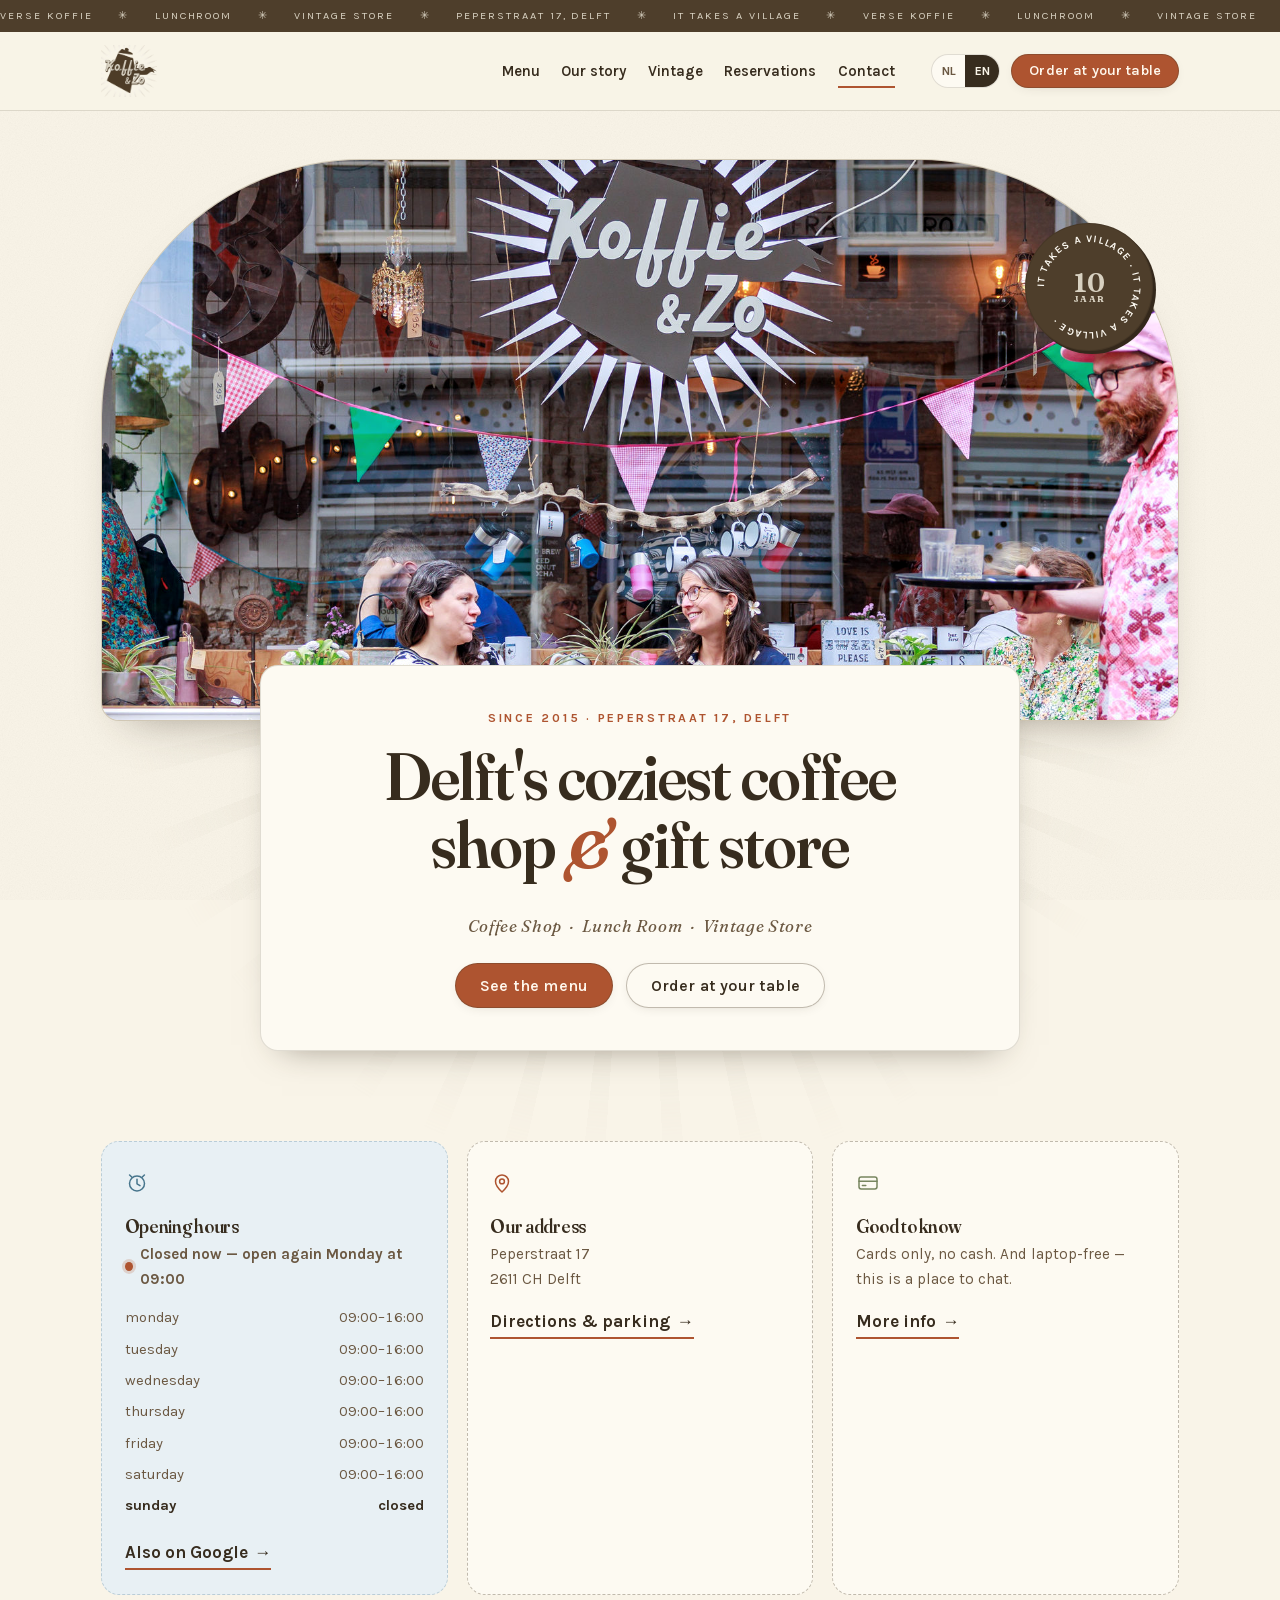
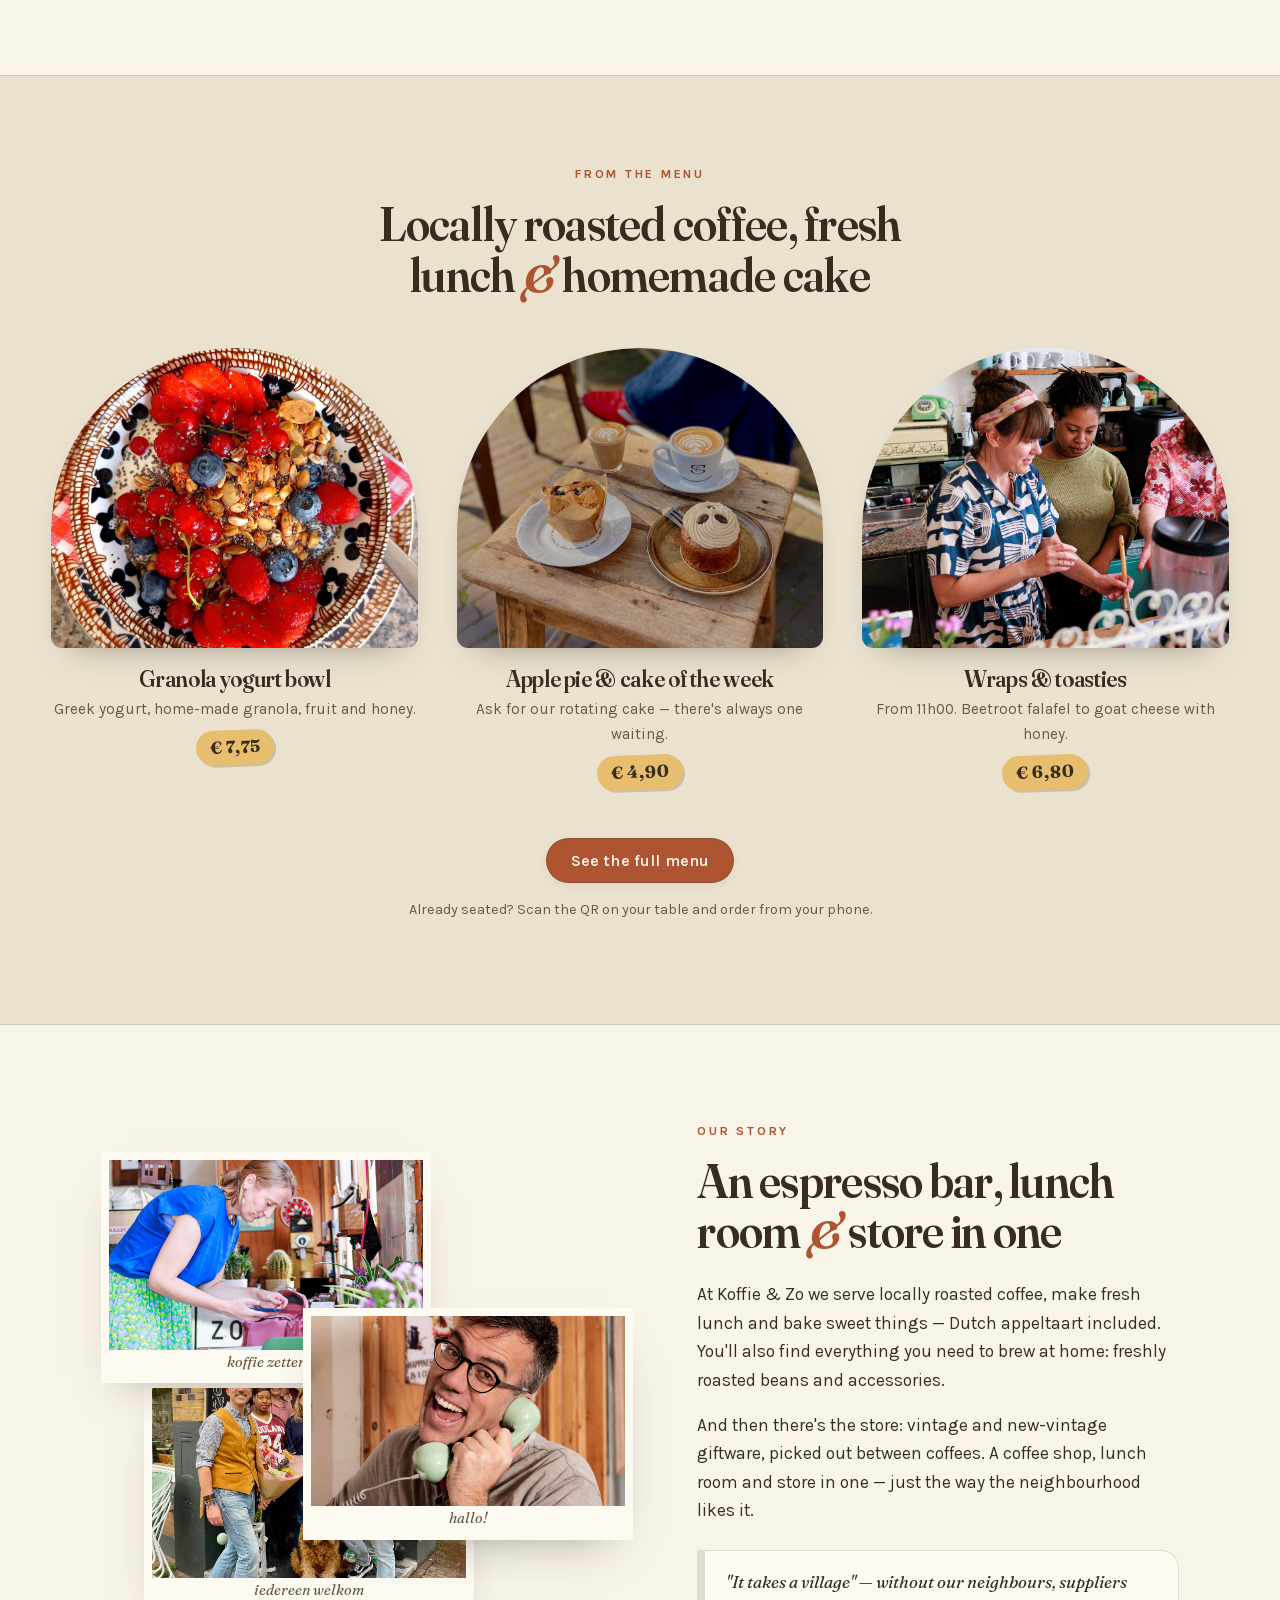
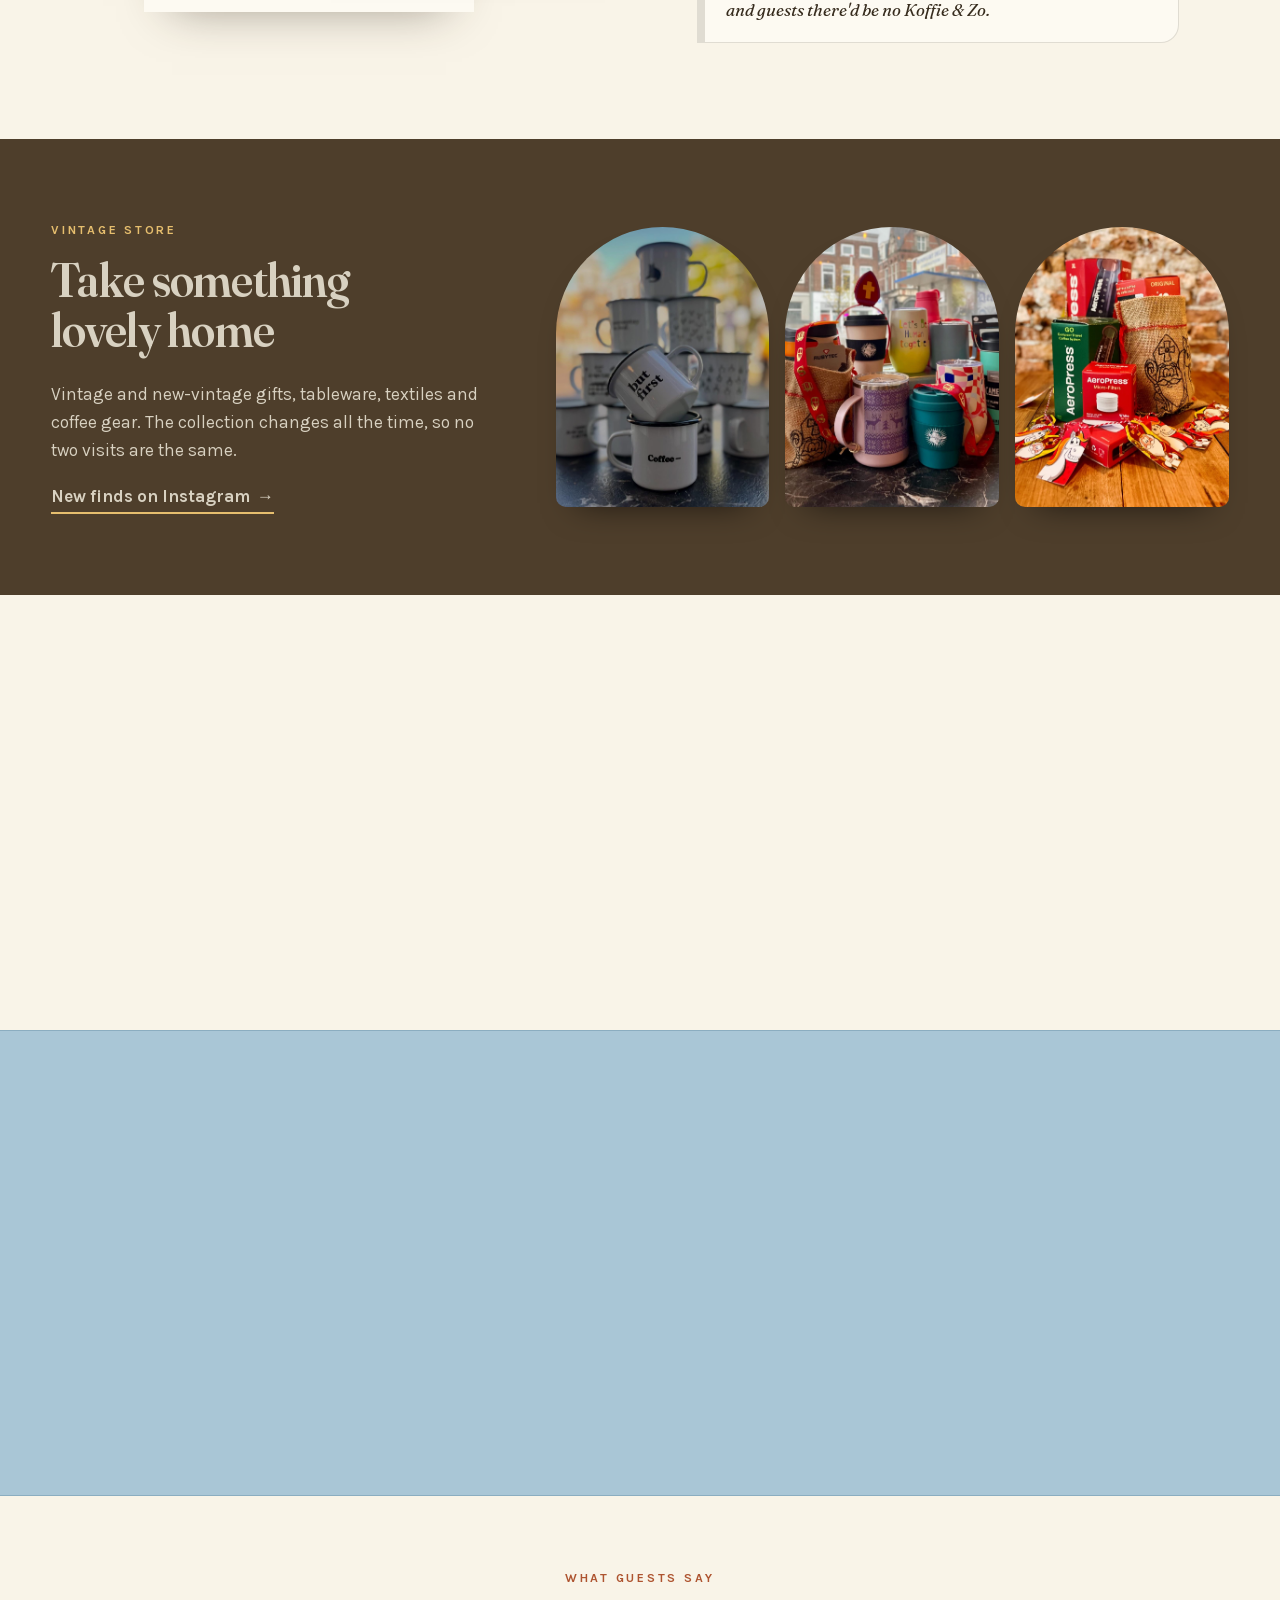
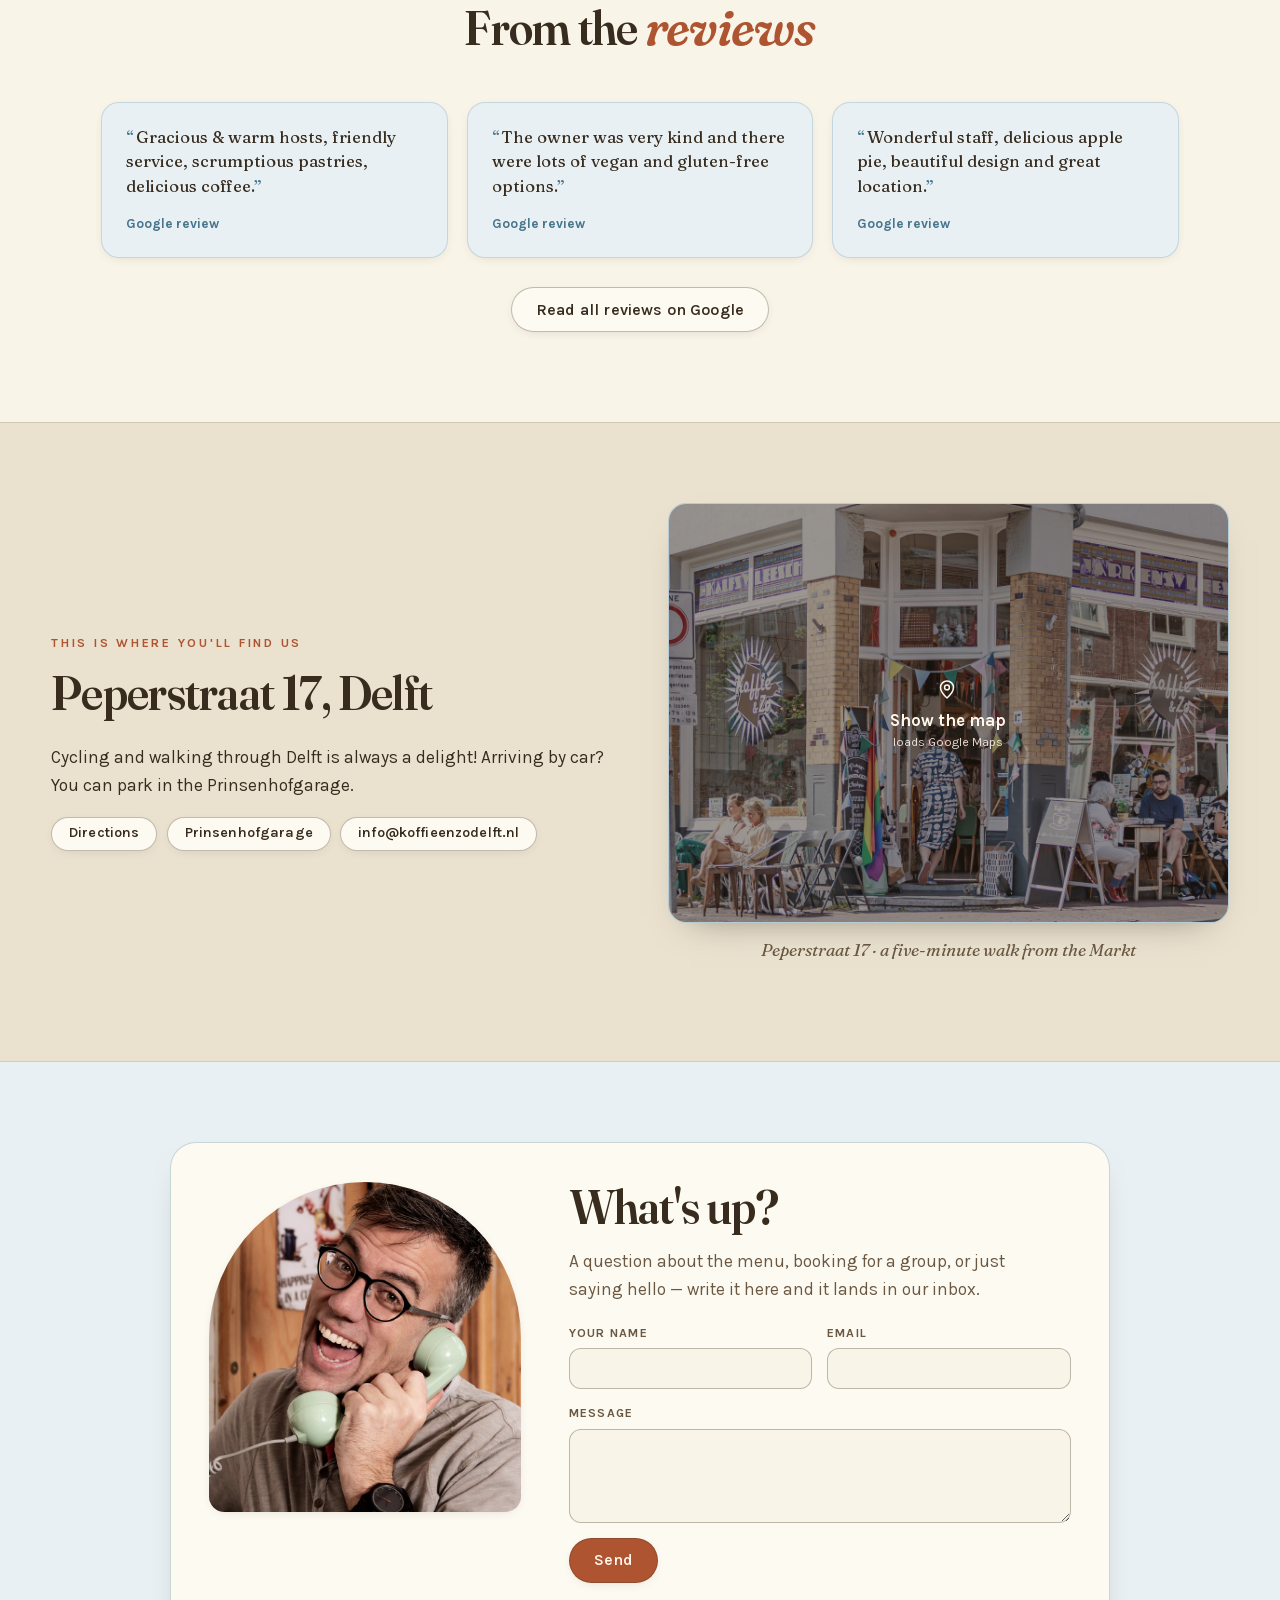
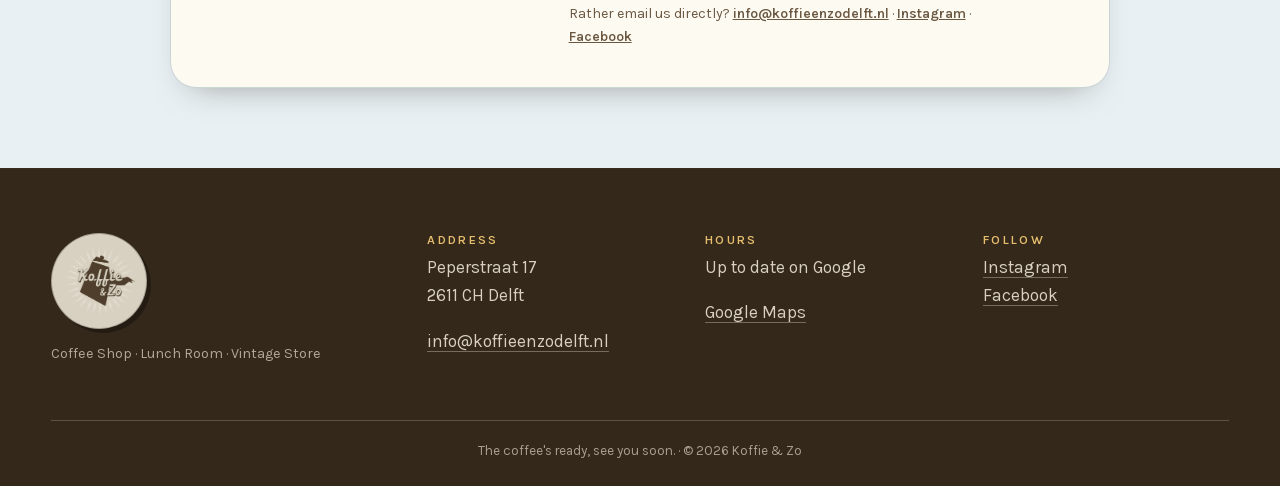
==== commit 467e115b: "Typewriter menu, round plates on blue, favourites band, drawn icons Co-Authored-By: Claude Opus 5 <n" ====
--- a/index.html
+++ b/index.html
@@ -12,6 +12,23 @@
 <link rel="stylesheet" href="assets/css/style.css">
 </head>
 <body>
+<svg class="sprite" aria-hidden="true" focusable="false" xmlns="http://www.w3.org/2000/svg">
+  <defs>
+    <g id="i-star"><path d="M12 3.5v17M3.5 12h17M6 6l12 12M18 6L6 18"/></g>
+    <g id="i-croissant"><path d="M3.6 15.4c3-1.4 5-3.4 6.4-6.4M20.4 15.4c-3-1.4-5-3.4-6.4-6.4"/><path d="M4 15.6c2.6 2.2 5.2 3.2 8 3.2s5.4-1 8-3.2c.6-.5.5-1.3-.3-1.5-2.6-.7-4.3-2.4-5.2-5-.3-.8-1.4-.8-1.7 0-.9 2.6-2.6 4.3-5.2 5-.8.2-1 1-.4 1.5Z"/></g>
+    <g id="i-sandwich"><path d="M4 10.5 12 6l8 4.5-8 4.5-8-4.5Z"/><path d="M4 14.2l8 4.5 8-4.5"/></g>
+    <g id="i-cup"><path d="M5 8.5h11v6a4.5 4.5 0 0 1-4.5 4.5h-2A4.5 4.5 0 0 1 5 14.5v-6Z"/><path d="M16 10.5h1.8a2.6 2.6 0 0 1 0 5.2H16"/><path d="M8 3.4c-.9 1.1.9 1.9 0 3M12 3.4c-.9 1.1.9 1.9 0 3"/></g>
+    <g id="i-glass"><path d="M6.5 5h11l-1.4 13.2a1.6 1.6 0 0 1-1.6 1.4h-5a1.6 1.6 0 0 1-1.6-1.4L6.5 5Z"/><path d="M7.2 10.4h9.6"/><path d="M13.5 2.5 12 5"/></g>
+    <g id="i-cake"><path d="M4 19.5h16v-6.2c0-1-.8-1.8-1.8-1.8H5.8c-1 0-1.8.8-1.8 1.8v6.2Z"/><path d="M4 15.4c1.6 1.3 3.2 1.3 4.8 0s3.2-1.3 4.8 0 3.2 1.3 4.8 0"/><path d="M12 8.6V6.2M12 3.2v.6"/></g>
+    <g id="i-leaf"><path d="M19.5 4.5c-8 0-13 3.4-13 9a5.6 5.6 0 0 0 1.6 4c4-4.6 7.2-6.6 11.4-13Z"/><path d="M5 20c1.2-2.6 2.6-4.7 4.4-6.6"/></g>
+    <g id="i-sprout"><path d="M12 20v-7"/><path d="M12 13C12 9.7 9.7 7.4 6.4 7.4c0 3.3 2.3 5.6 5.6 5.6Z"/><path d="M12 12.2c0-3 2.1-5.1 5.1-5.1 0 3-2.1 5.1-5.1 5.1Z"/></g>
+    <g id="i-clock"><circle cx="12" cy="12.5" r="7.5"/><path d="M12 8.2v4.6l3 1.8"/><path d="M4.6 4 7 6.2M19.4 4 17 6.2"/></g>
+    <g id="i-pin"><path d="M12 21s6.5-6 6.5-10.5a6.5 6.5 0 0 0-13 0C5.5 15 12 21 12 21Z"/><circle cx="12" cy="10.4" r="2.4"/></g>
+    <g id="i-card"><rect x="3" y="6" width="18" height="12" rx="2.2"/><path d="M3 10.2h18M6.4 14.4h3.4"/></g>
+    <g id="i-search"><circle cx="11" cy="11" r="6.2"/><path d="M15.6 15.6 20 20"/></g>
+    <g id="i-heart"><path d="M12 19.6S4.4 15.2 4.4 9.8a3.9 3.9 0 0 1 7.6-1.3 3.9 3.9 0 0 1 7.6 1.3c0 5.4-7.6 9.8-7.6 9.8Z"/></g>
+  </defs>
+</svg>
 
 <a class="skip-link" href="#main">
   <span lang="nl">Naar de inhoud</span><span lang="en">Skip to content</span>
@@ -119,7 +136,7 @@
   <!-- ── practical info ───────────────────────────────────── -->
   <section class="info" aria-label="Praktisch">
     <article class="info__card info__card--hours reveal">
-      <span class="info__icon" aria-hidden="true">🕰️</span>
+      <span class="info__icon"><svg class="ico ico--lg" aria-hidden="true"><use href="#i-clock"></use></svg></span>
       <h2><span lang="nl">Openingstijden</span><span lang="en">Opening hours</span></h2>
       <p class="hours__status" data-hours-status aria-live="polite"></p>
       <ul class="hours" data-hours-list></ul>
@@ -129,7 +146,7 @@
     </article>
 
     <article class="info__card reveal">
-      <span class="info__icon" aria-hidden="true">📍</span>
+      <span class="info__icon"><svg class="ico ico--lg" aria-hidden="true"><use href="#i-pin"></use></svg></span>
       <h2><span lang="nl">Ons adres</span><span lang="en">Our address</span></h2>
       <p>Peperstraat 17<br>2611 CH Delft</p>
       <a class="link-arrow" href="https://maps.app.goo.gl/7wuBDU6bThS6mnxq9" target="_blank" rel="noopener">
@@ -138,7 +155,7 @@
     </article>
 
     <article class="info__card reveal">
-      <span class="info__icon" aria-hidden="true">💳</span>
+      <span class="info__icon"><svg class="ico ico--lg" aria-hidden="true"><use href="#i-card"></use></svg></span>
       <h2><span lang="nl">Goed om te weten</span><span lang="en">Good to know</span></h2>
       <p>
         <span lang="nl">Alleen pinnen, geen contant geld. En: laptopvrij — hier wordt gekletst.</span>
@@ -374,7 +391,7 @@
           <img class="map-card__still" src="assets/img/terrace.jpg" width="1200" height="900"
                alt="Het terras van Koffie &amp; Zo aan de Peperstraat">
           <button type="button" class="map-card__load" data-load-map>
-            <span class="map-card__pin" aria-hidden="true">📍</span>
+            <span class="map-card__pin"><svg class="ico ico--lg" aria-hidden="true"><use href="#i-pin"></use></svg></span>
             <span lang="nl">Toon de kaart</span><span lang="en">Show the map</span>
             <small>
               <span lang="nl">laadt Google Maps</span><span lang="en">loads Google Maps</span>
--- a/assets/css/fonts.css
+++ b/assets/css/fonts.css
@@ -72,3 +72,57 @@
   src: url(../fonts/karla-normal-latin.woff2) format('woff2');
   unicode-range: U+0000-00FF, U+0131, U+0152-0153, U+02BB-02BC, U+02C6, U+02DA, U+02DC, U+0304, U+0308, U+0329, U+2000-206F, U+20AC, U+2122, U+2191, U+2193, U+2212, U+2215, U+FEFF, U+FFFD;
 }
+
+@font-face {
+  font-family: 'Courier Prime';
+  font-style: italic;
+  font-weight: 400;
+  font-display: swap;
+  src: url(../fonts/courierprime-italic-400-latin-ext.woff2) format('woff2');
+  unicode-range: U+0100-02BA, U+02BD-02C5, U+02C7-02CC, U+02CE-02D7, U+02DD-02FF, U+0304, U+0308, U+0329, U+1D00-1DBF, U+1E00-1E9F, U+1EF2-1EFF, U+2020, U+20A0-20AB, U+20AD-20C0, U+2113, U+2C60-2C7F, U+A720-A7FF;
+}
+
+@font-face {
+  font-family: 'Courier Prime';
+  font-style: italic;
+  font-weight: 400;
+  font-display: swap;
+  src: url(../fonts/courierprime-italic-400-latin.woff2) format('woff2');
+  unicode-range: U+0000-00FF, U+0131, U+0152-0153, U+02BB-02BC, U+02C6, U+02DA, U+02DC, U+0304, U+0308, U+0329, U+2000-206F, U+20AC, U+2122, U+2191, U+2193, U+2212, U+2215, U+FEFF, U+FFFD;
+}
+
+@font-face {
+  font-family: 'Courier Prime';
+  font-style: normal;
+  font-weight: 400;
+  font-display: swap;
+  src: url(../fonts/courierprime-normal-400-latin-ext.woff2) format('woff2');
+  unicode-range: U+0100-02BA, U+02BD-02C5, U+02C7-02CC, U+02CE-02D7, U+02DD-02FF, U+0304, U+0308, U+0329, U+1D00-1DBF, U+1E00-1E9F, U+1EF2-1EFF, U+2020, U+20A0-20AB, U+20AD-20C0, U+2113, U+2C60-2C7F, U+A720-A7FF;
+}
+
+@font-face {
+  font-family: 'Courier Prime';
+  font-style: normal;
+  font-weight: 400;
+  font-display: swap;
+  src: url(../fonts/courierprime-normal-400-latin.woff2) format('woff2');
+  unicode-range: U+0000-00FF, U+0131, U+0152-0153, U+02BB-02BC, U+02C6, U+02DA, U+02DC, U+0304, U+0308, U+0329, U+2000-206F, U+20AC, U+2122, U+2191, U+2193, U+2212, U+2215, U+FEFF, U+FFFD;
+}
+
+@font-face {
+  font-family: 'Courier Prime';
+  font-style: normal;
+  font-weight: 700;
+  font-display: swap;
+  src: url(../fonts/courierprime-normal-700-latin-ext.woff2) format('woff2');
+  unicode-range: U+0100-02BA, U+02BD-02C5, U+02C7-02CC, U+02CE-02D7, U+02DD-02FF, U+0304, U+0308, U+0329, U+1D00-1DBF, U+1E00-1E9F, U+1EF2-1EFF, U+2020, U+20A0-20AB, U+20AD-20C0, U+2113, U+2C60-2C7F, U+A720-A7FF;
+}
+
+@font-face {
+  font-family: 'Courier Prime';
+  font-style: normal;
+  font-weight: 700;
+  font-display: swap;
+  src: url(../fonts/courierprime-normal-700-latin.woff2) format('woff2');
+  unicode-range: U+0000-00FF, U+0131, U+0152-0153, U+02BB-02BC, U+02C6, U+02DA, U+02DC, U+0304, U+0308, U+0329, U+2000-206F, U+20AC, U+2122, U+2191, U+2193, U+2212, U+2215, U+FEFF, U+FFFD;
+}
--- a/assets/css/style.css
+++ b/assets/css/style.css
@@ -29,6 +29,7 @@
   /* type */
   --display: "Fraunces", "Iowan Old Style", Georgia, serif;
   --text: "Karla", "Helvetica Neue", Arial, sans-serif;
+  --mono: "Courier Prime", "Courier New", ui-monospace, monospace;
 
   /* edges — hairlines, not outlines */
   --hairline: rgba(78, 62, 43, .16);
@@ -999,3 +1000,23 @@
 @media (max-width: 560px) {
   .contact__form { grid-template-columns: 1fr; }
 }
+
+
+/* ── drawn icons, in place of emoji ─────────────────────── */
+.sprite { display: none; }
+.ico {
+  width: 1.05em;
+  height: 1.05em;
+  flex: 0 0 auto;
+  fill: none;
+  stroke: currentColor;
+  stroke-width: 1.7;
+  stroke-linecap: round;
+  stroke-linejoin: round;
+  vertical-align: -.15em;
+}
+.ico--lg { width: 1.7rem; height: 1.7rem; stroke-width: 1.5; }
+.info__icon { display: block; margin-bottom: .5rem; color: var(--delft-deep); }
+.info__card:nth-child(2) .info__icon { color: var(--terracotta); }
+.info__card:nth-child(3) .info__icon { color: var(--sage); }
+.map-card__pin { color: currentColor; }
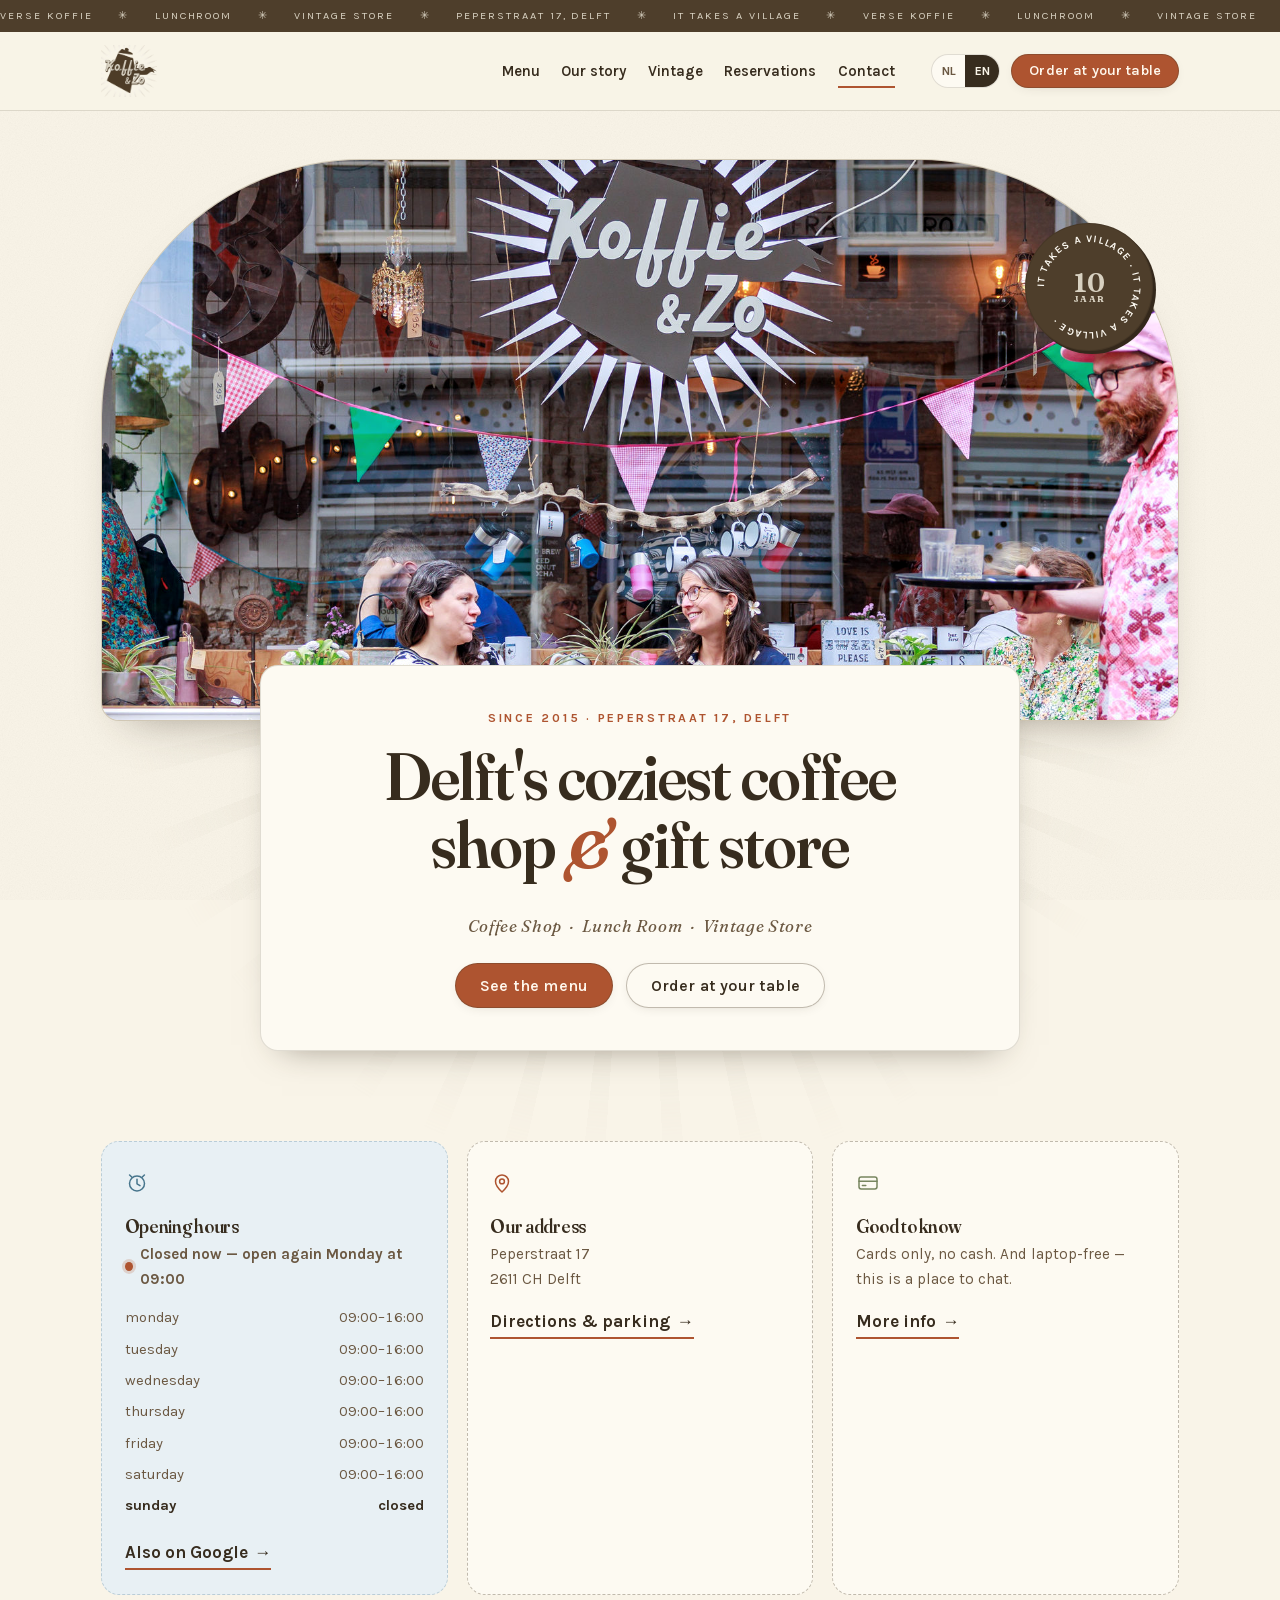
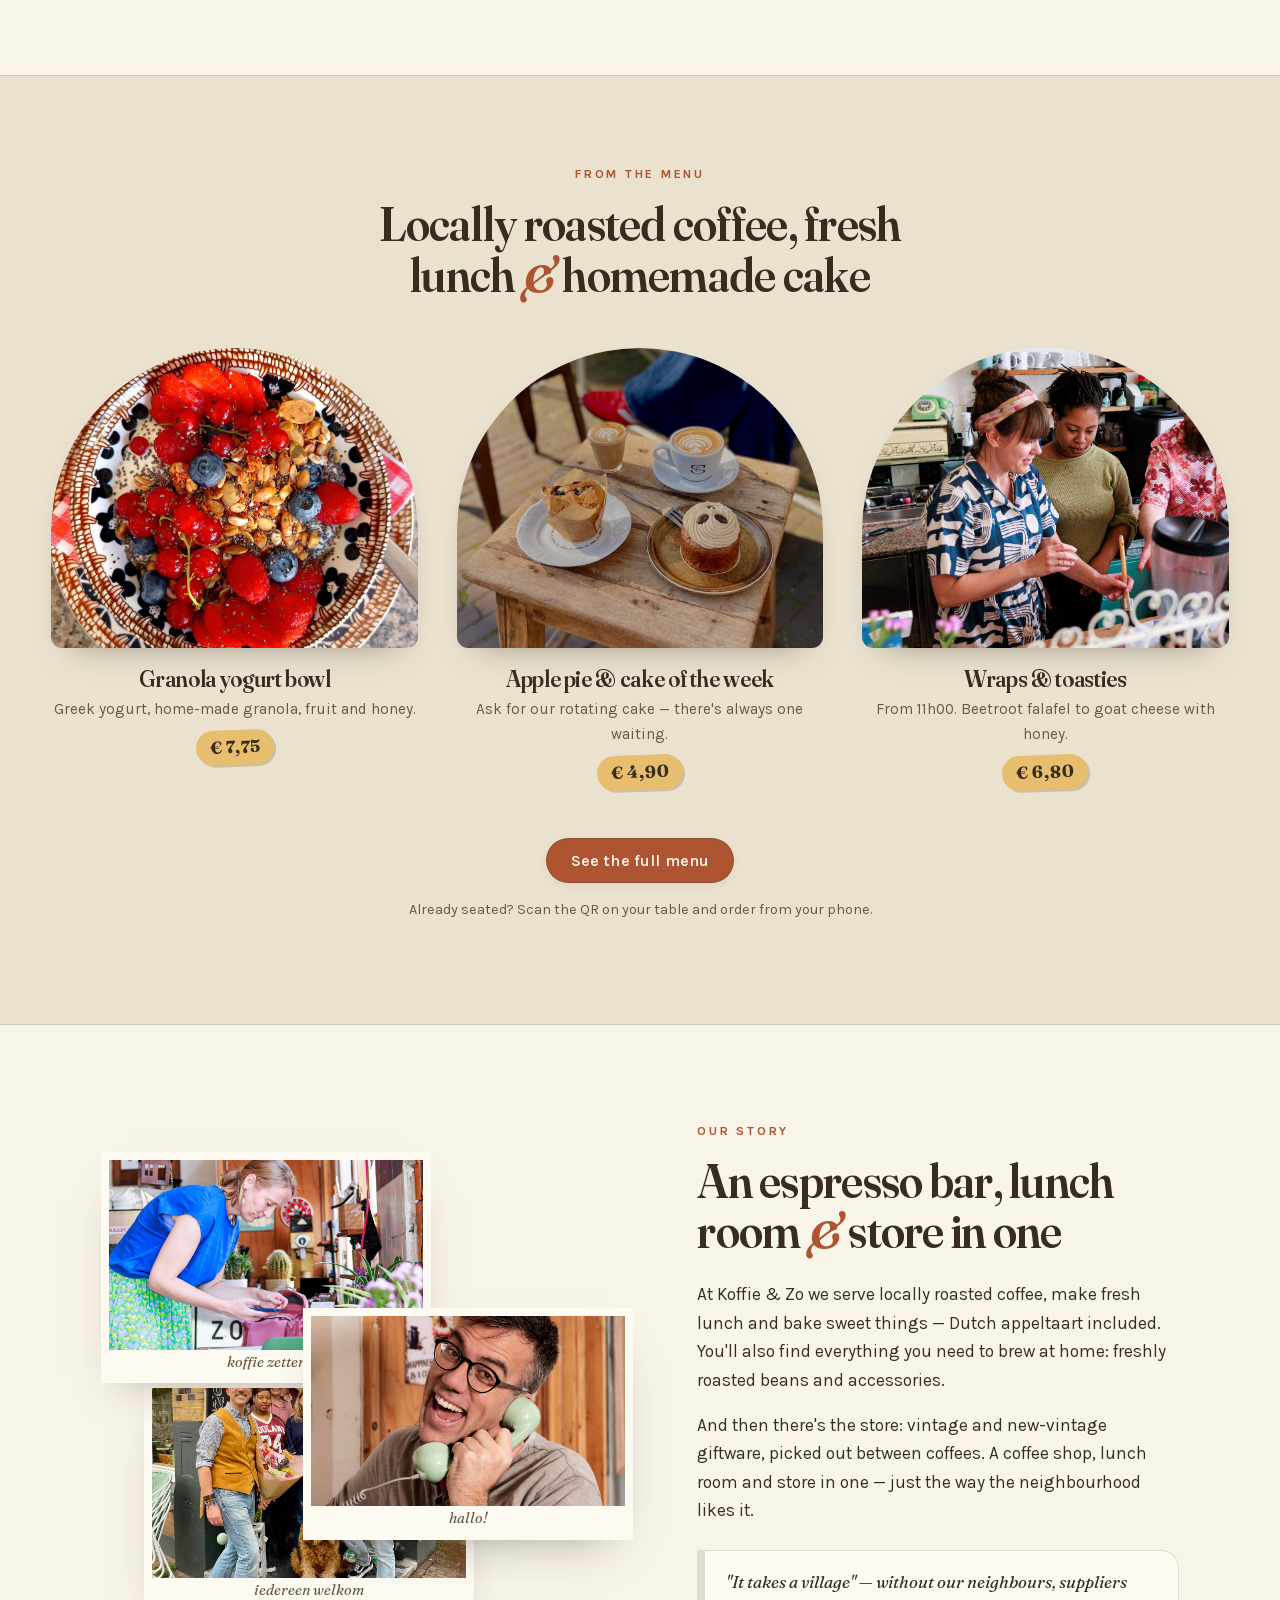
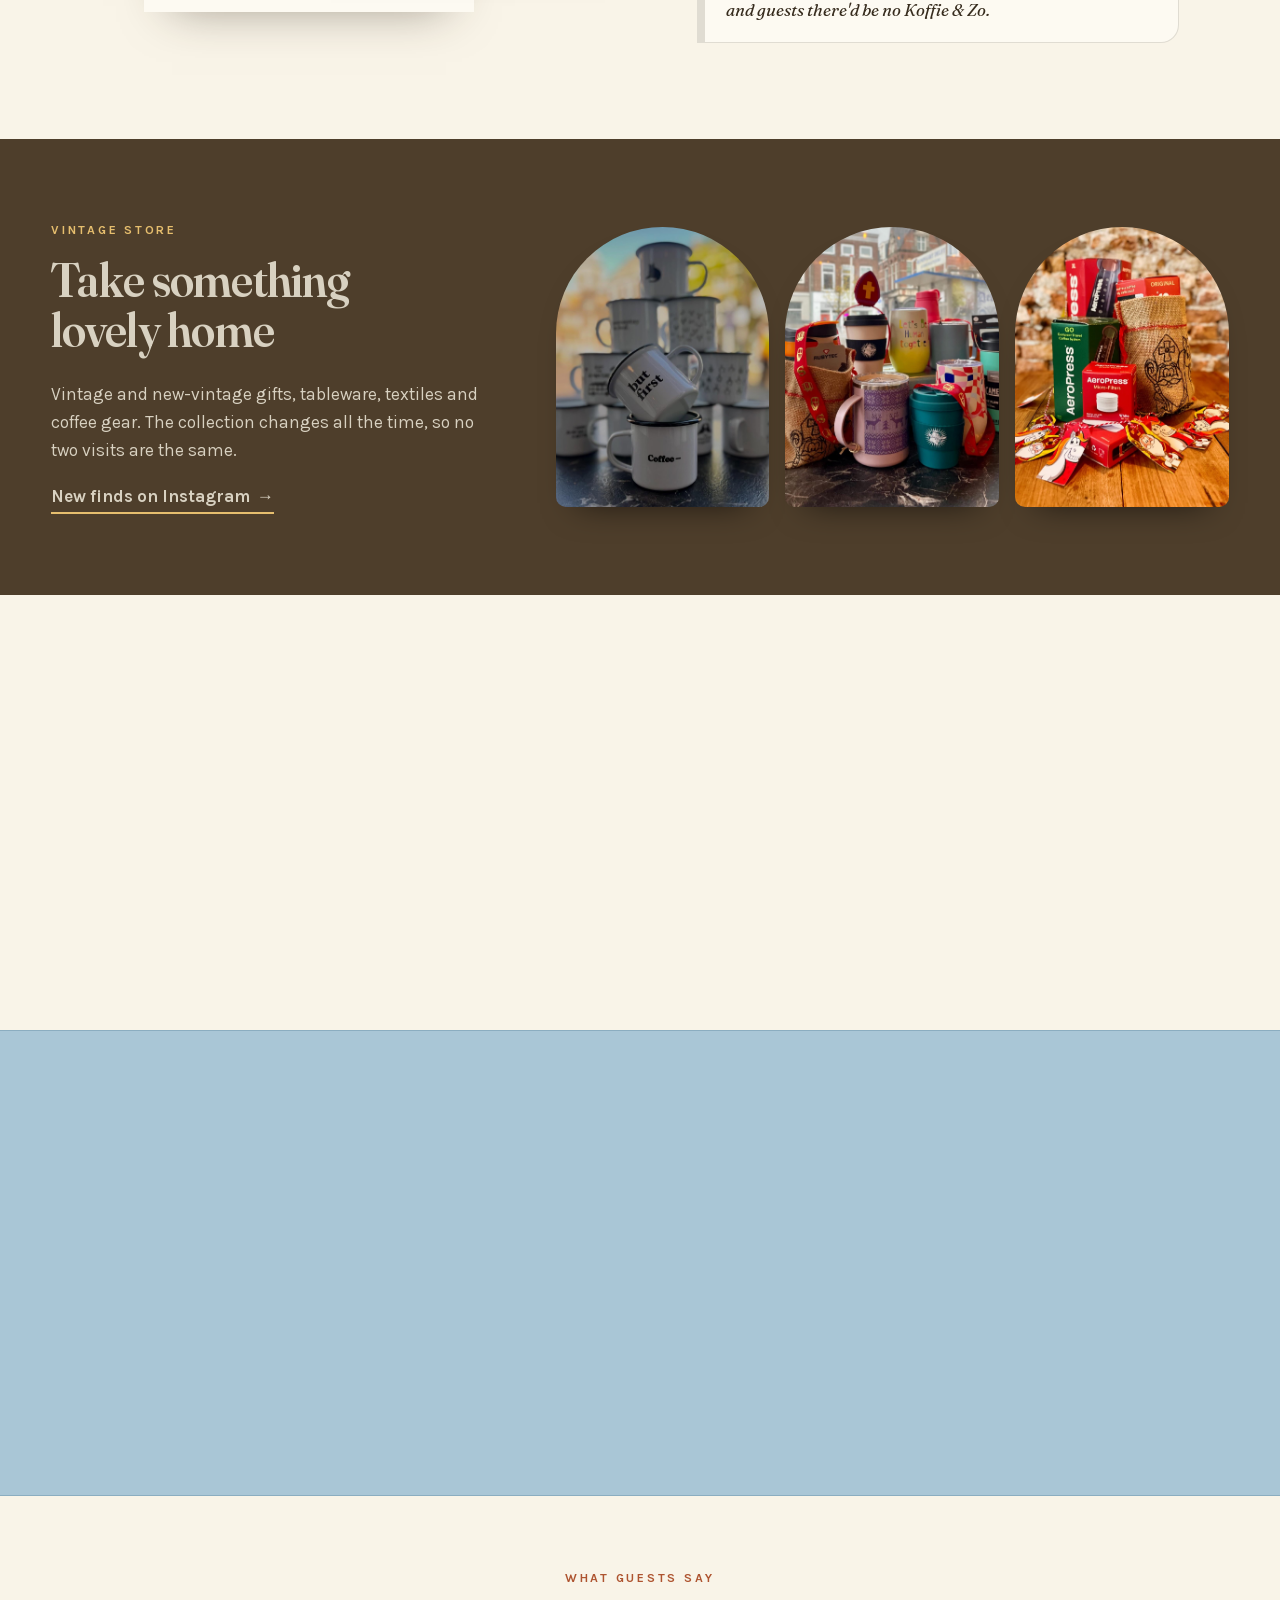
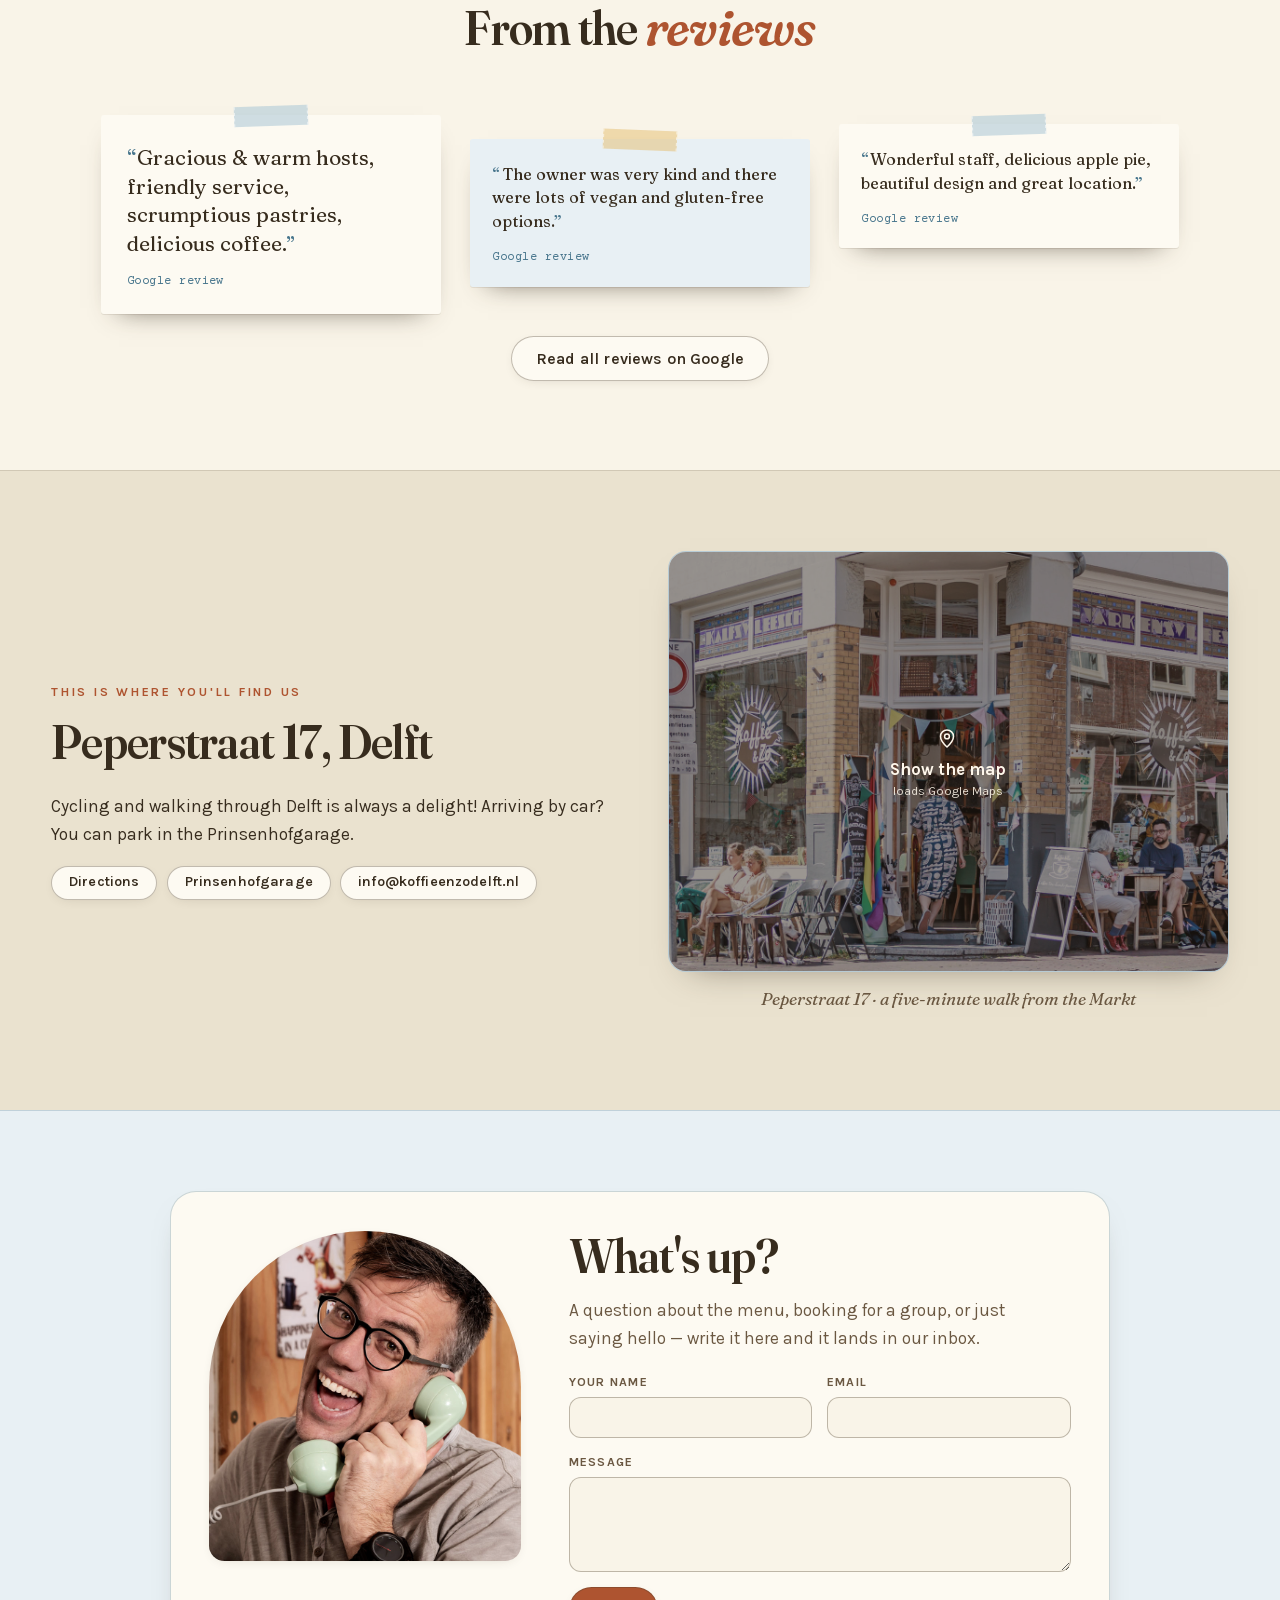
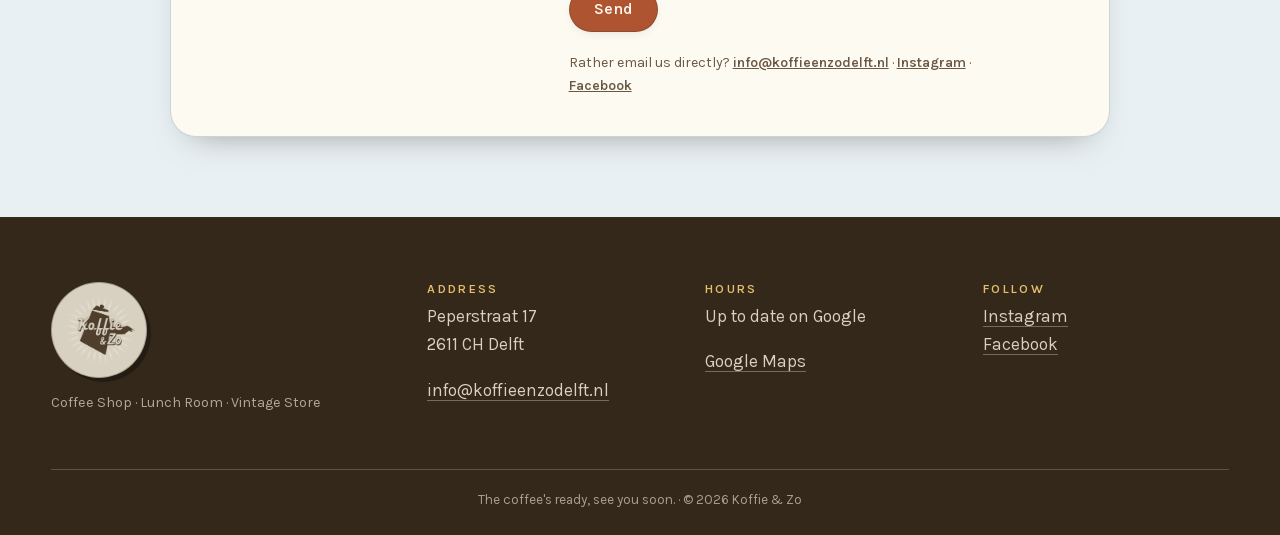
==== commit d4c0269c: "Polaroid masthead, redrawn icons, quotes wall, tolerant search Co-Authored-By: Claude Opus 5 <norepl" ====
--- a/index.html
+++ b/index.html
@@ -14,12 +14,12 @@
 <body>
 <svg class="sprite" aria-hidden="true" focusable="false" xmlns="http://www.w3.org/2000/svg">
   <defs>
-    <g id="i-star"><path d="M12 3.5v17M3.5 12h17M6 6l12 12M18 6L6 18"/></g>
-    <g id="i-croissant"><path d="M3.6 15.4c3-1.4 5-3.4 6.4-6.4M20.4 15.4c-3-1.4-5-3.4-6.4-6.4"/><path d="M4 15.6c2.6 2.2 5.2 3.2 8 3.2s5.4-1 8-3.2c.6-.5.5-1.3-.3-1.5-2.6-.7-4.3-2.4-5.2-5-.3-.8-1.4-.8-1.7 0-.9 2.6-2.6 4.3-5.2 5-.8.2-1 1-.4 1.5Z"/></g>
-    <g id="i-sandwich"><path d="M4 10.5 12 6l8 4.5-8 4.5-8-4.5Z"/><path d="M4 14.2l8 4.5 8-4.5"/></g>
-    <g id="i-cup"><path d="M5 8.5h11v6a4.5 4.5 0 0 1-4.5 4.5h-2A4.5 4.5 0 0 1 5 14.5v-6Z"/><path d="M16 10.5h1.8a2.6 2.6 0 0 1 0 5.2H16"/><path d="M8 3.4c-.9 1.1.9 1.9 0 3M12 3.4c-.9 1.1.9 1.9 0 3"/></g>
-    <g id="i-glass"><path d="M6.5 5h11l-1.4 13.2a1.6 1.6 0 0 1-1.6 1.4h-5a1.6 1.6 0 0 1-1.6-1.4L6.5 5Z"/><path d="M7.2 10.4h9.6"/><path d="M13.5 2.5 12 5"/></g>
-    <g id="i-cake"><path d="M4 19.5h16v-6.2c0-1-.8-1.8-1.8-1.8H5.8c-1 0-1.8.8-1.8 1.8v6.2Z"/><path d="M4 15.4c1.6 1.3 3.2 1.3 4.8 0s3.2-1.3 4.8 0 3.2 1.3 4.8 0"/><path d="M12 8.6V6.2M12 3.2v.6"/></g>
+    <g id="i-star"><path d="M12 3.8v16.4M4.9 7.9l14.2 8.2M19.1 7.9 4.9 16.1"/></g>
+    <g id="i-croissant"><path d="M12 7.2c-4.3 0-7.6 2.4-9 6 2.6 2 5.6 3 9 3s6.4-1 9-3c-1.4-3.6-4.7-6-9-6Z"/><path d="M8.4 8.4 6.1 5.6M15.6 8.4l2.3-2.8M12 7.2V4.1"/></g>
+    <g id="i-sandwich"><path d="M3.6 17.4 12 6.2l8.4 11.2H3.6Z"/><path d="M7.4 14.2h9.2"/><path d="M9.9 10.9c.9.7 1.9.7 2.8 0"/></g>
+    <g id="i-cup"><path d="M5.6 8.6h9.6v5.8a4.8 4.8 0 0 1-4.8 4.8A4.8 4.8 0 0 1 5.6 14.4V8.6Z"/><path d="M15.2 10.6h1.9a2.5 2.5 0 0 1 0 5h-1.9"/><path d="M3.6 21h13.6"/><path d="M8.6 3.4c-.9 1.1.9 1.9 0 3M12.4 3.4c-.9 1.1.9 1.9 0 3"/></g>
+    <g id="i-glass"><path d="M7.2 7.4h9.6l-1.2 11.9a1.6 1.6 0 0 1-1.6 1.4h-4a1.6 1.6 0 0 1-1.6-1.4L7.2 7.4Z"/><path d="M8 12.6h8"/><path d="M14.8 3.2 13.1 7.4"/></g>
+    <g id="i-cake"><path d="M4.2 19.4h15.6v-4.2c0-.9-.7-1.6-1.6-1.6H5.8c-.9 0-1.6.7-1.6 1.6v4.2Z"/><path d="M6.4 13.6 12 8.8l5.6 4.8"/><circle cx="12" cy="6.4" r="1.5"/></g>
     <g id="i-leaf"><path d="M19.5 4.5c-8 0-13 3.4-13 9a5.6 5.6 0 0 0 1.6 4c4-4.6 7.2-6.6 11.4-13Z"/><path d="M5 20c1.2-2.6 2.6-4.7 4.4-6.6"/></g>
     <g id="i-sprout"><path d="M12 20v-7"/><path d="M12 13C12 9.7 9.7 7.4 6.4 7.4c0 3.3 2.3 5.6 5.6 5.6Z"/><path d="M12 12.2c0-3 2.1-5.1 5.1-5.1 0 3-2.1 5.1-5.1 5.1Z"/></g>
     <g id="i-clock"><circle cx="12" cy="12.5" r="7.5"/><path d="M12 8.2v4.6l3 1.8"/><path d="M4.6 4 7 6.2M19.4 4 17 6.2"/></g>
--- a/assets/css/style.css
+++ b/assets/css/style.css
@@ -82,7 +82,7 @@
   background-image: url("data:image/svg+xml,%3Csvg xmlns='http://www.w3.org/2000/svg' width='180' height='180'%3E%3Cfilter id='n'%3E%3CfeTurbulence type='fractalNoise' baseFrequency='.85' numOctaves='3' stitchTiles='stitch'/%3E%3CfeColorMatrix type='saturate' values='0'/%3E%3C/filter%3E%3Crect width='180' height='180' filter='url(%23n)' opacity='.28'/%3E%3C/svg%3E");
 }
 
-img { max-width: 100%; display: block; }
+img { max-width: 100%; height: auto; display: block; }
 
 h1, h2, h3, h4 {
   font-family: var(--display);
@@ -815,7 +815,7 @@
 }
 .hours__day { text-transform: lowercase; }
 
-/* ── guest quotes ───────────────────────────────────────── */
+/* ── guest quotes: a wall of pinned notes ──────────────── */
 .voices {
   position: relative;
   z-index: 2;
@@ -824,34 +824,63 @@
   padding: clamp(2.5rem, 6vw, 4.5rem) var(--gutter);
 }
 .voices__grid {
-  display: grid;
-  grid-template-columns: repeat(auto-fit, minmax(260px, 1fr));
-  gap: 1.2rem;
-}
+  /* grid, not multicol: absolutely positioned tape inside a multicol
+     fragment is sized against the fragmentainer, not the note */
+  display: grid;
+  grid-template-columns: repeat(auto-fit, minmax(250px, 1fr));
+  gap: clamp(1.1rem, 2.5vw, 1.8rem);
+  align-items: start;
+  padding-top: .8rem;
+}
+
 .voice {
+  position: relative;
   margin: 0;
-  padding: 1.4rem 1.5rem;
-  background: var(--delft-tint);
-  border: 1px solid rgba(71, 117, 140, .22);
-  border-radius: var(--radius);
-  box-shadow: var(--shadow-card);
-}
+  padding: 1.5rem 1.4rem 1.2rem;
+  background: var(--cream);
+  border-radius: 3px;
+  box-shadow: 0 12px 26px -18px rgba(55, 44, 30, .8), 0 1px 0 rgba(78, 62, 43, .1);
+}
+/* a strip of tape holding each note to the wall */
+.voice__tape {
+  position: absolute;
+  top: -.55rem;
+  left: 50%;
+  width: 74px;
+  height: 20px;
+  transform: translateX(-50%) rotate(-2deg);
+  background: rgba(169, 198, 214, .55);
+  border-left: 1px dashed rgba(255, 255, 255, .6);
+  border-right: 1px dashed rgba(255, 255, 255, .6);
+}
+.voice--0 { transform: rotate(-1.1deg); }
+.voice--1 { transform: rotate(.9deg); background: var(--delft-tint); margin-top: 1.5rem; }
+.voice--2 { transform: rotate(-.6deg); margin-top: .6rem; }
+.voice--3 { transform: rotate(1.3deg); background: #FBF3E2; margin-top: 2.1rem; }
+.voice--1 .voice__tape { background: rgba(230, 190, 110, .5); transform: translateX(-50%) rotate(2.5deg); }
+.voice--3 .voice__tape { background: rgba(119, 133, 95, .4); transform: translateX(-50%) rotate(1.5deg); }
+.voice:hover { transform: rotate(0) translateY(-3px); z-index: 2; }
+.voice { transition: transform .25s cubic-bezier(.2, .7, .3, 1); }
+
 .voice blockquote {
   margin: 0 0 .9rem;
   font-family: var(--display);
-  font-size: 1.05rem;
+  font-size: 1.02rem;
   line-height: 1.45;
   font-variation-settings: "SOFT" 40, "WONK" 1;
 }
-.voice blockquote::before { content: "“"; color: var(--delft-deep); margin-right: .1em; }
-.voice blockquote::after { content: "”"; color: var(--delft-deep); }
+.voice--lead { padding: 1.8rem 1.6rem 1.4rem; }
+.voice--lead blockquote { font-size: 1.32rem; line-height: 1.35; }
+.voice blockquote::before { content: "\201C"; color: var(--delft-deep); margin-right: .08em; }
+.voice blockquote::after { content: "\201D"; color: var(--delft-deep); }
 .voice figcaption {
-  font-size: .85rem;
-  font-weight: 700;
+  font-family: var(--mono);
+  font-size: .74rem;
+  letter-spacing: .04em;
   color: var(--delft-deep);
 }
-.voice__source { font-weight: 400; color: var(--ink-soft); }
-.voices__cta { text-align: center; margin-top: 1.8rem; }
+.voice__source { color: var(--ink-soft); }
+.voices__cta { text-align: center; margin-top: 1.4rem; }
 
 /* ── map ────────────────────────────────────────────────── */
 .map-card {
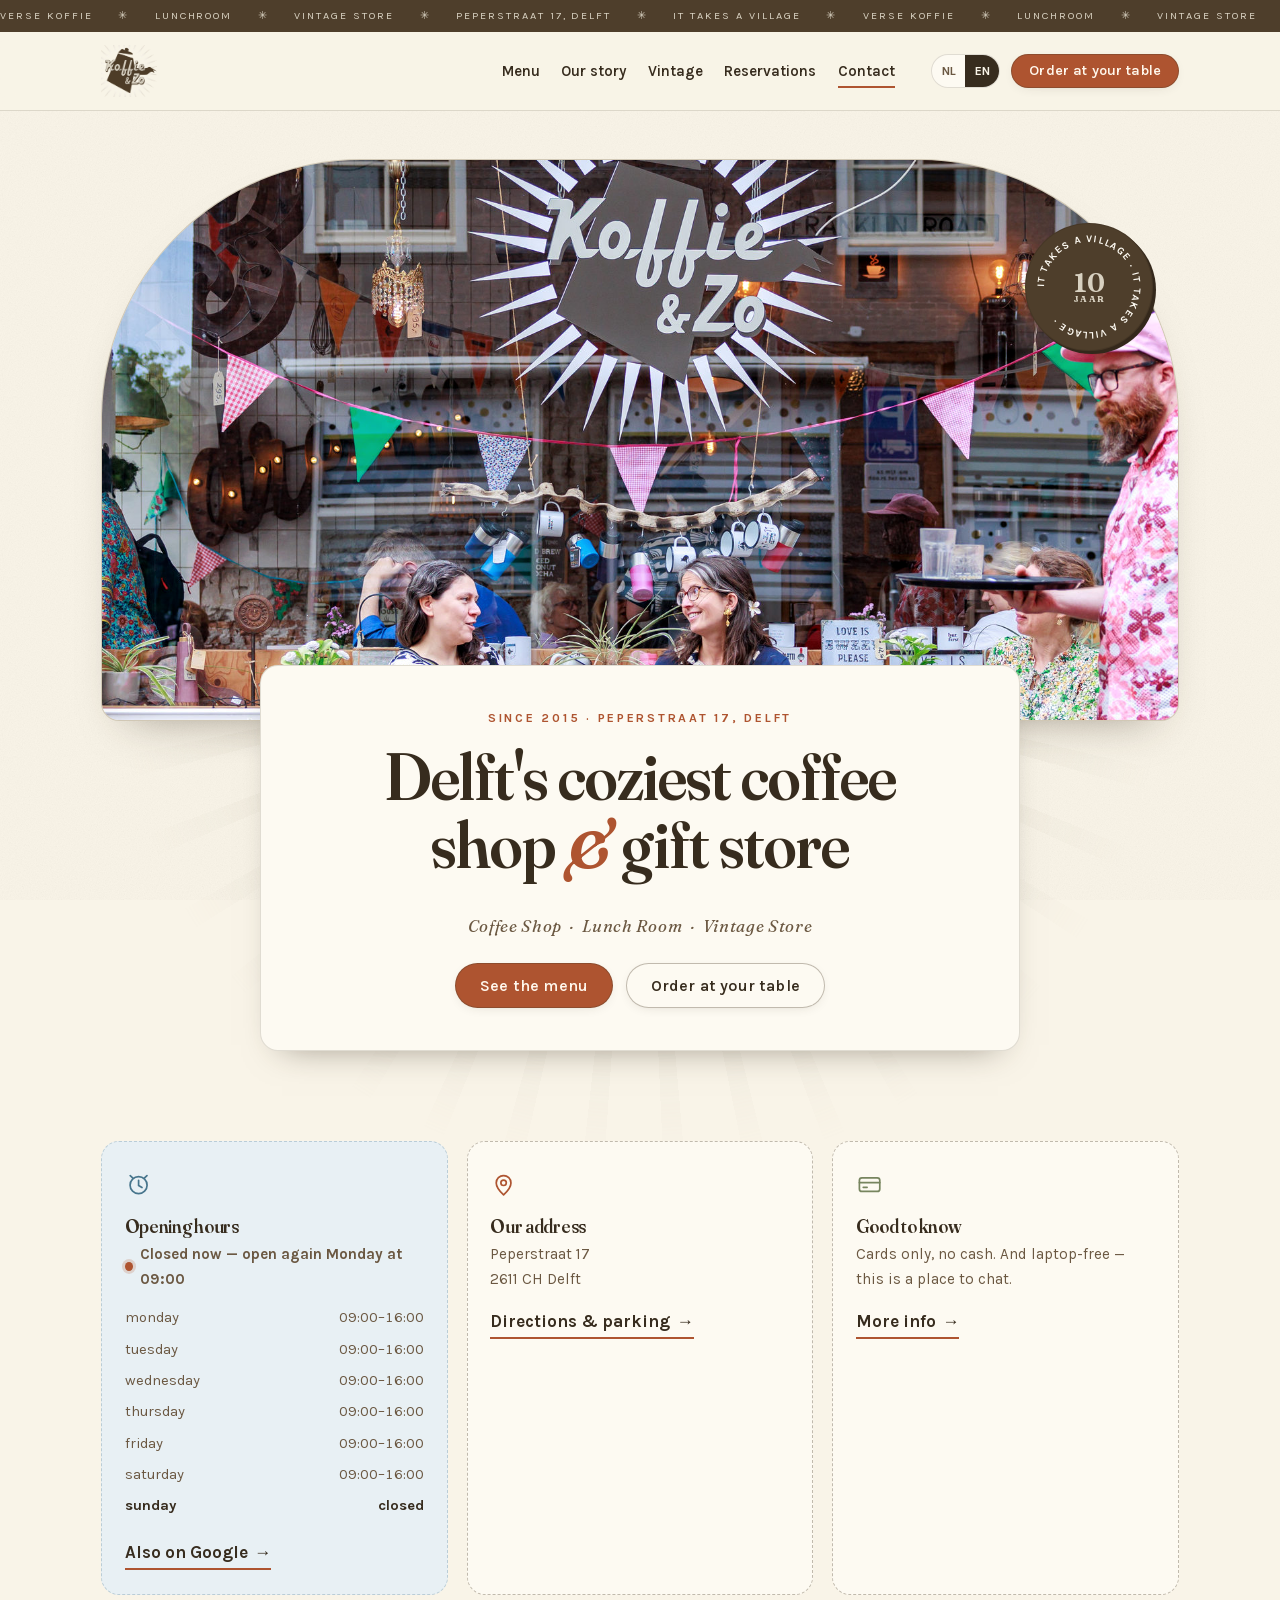
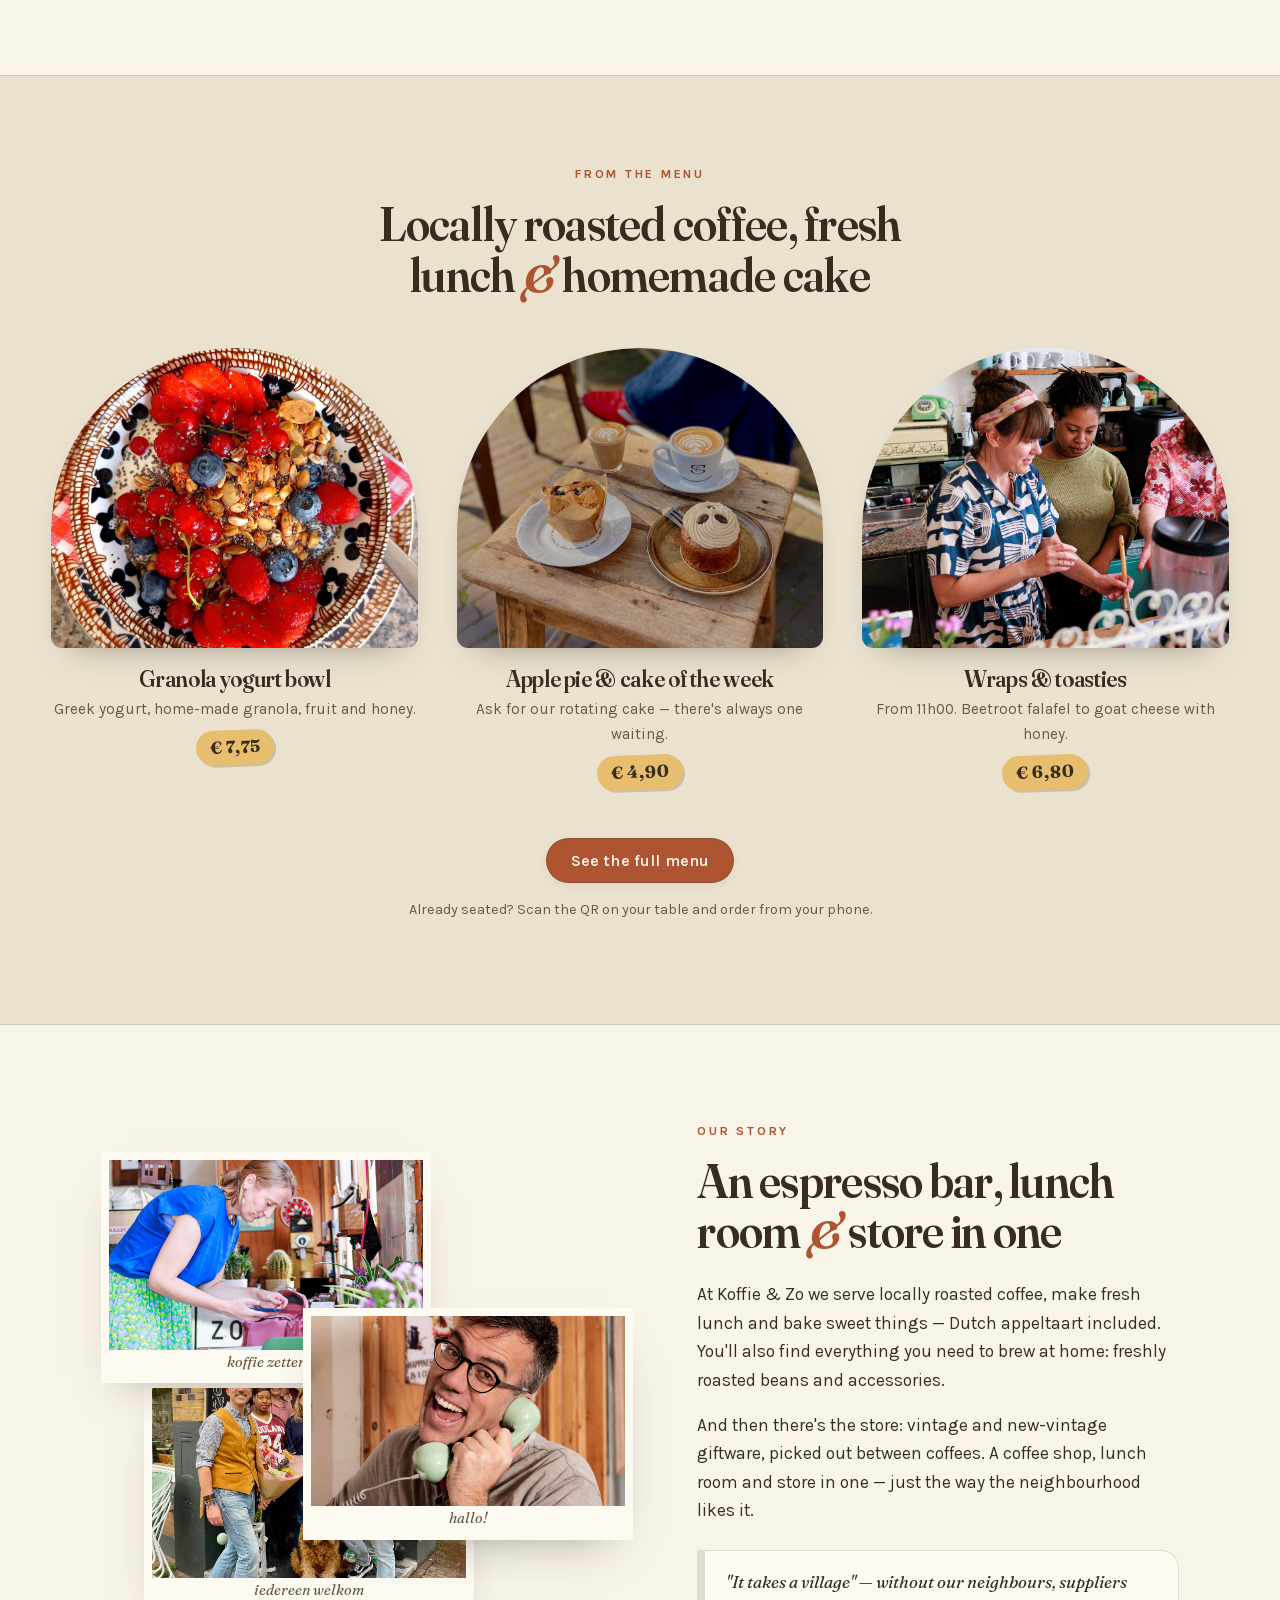
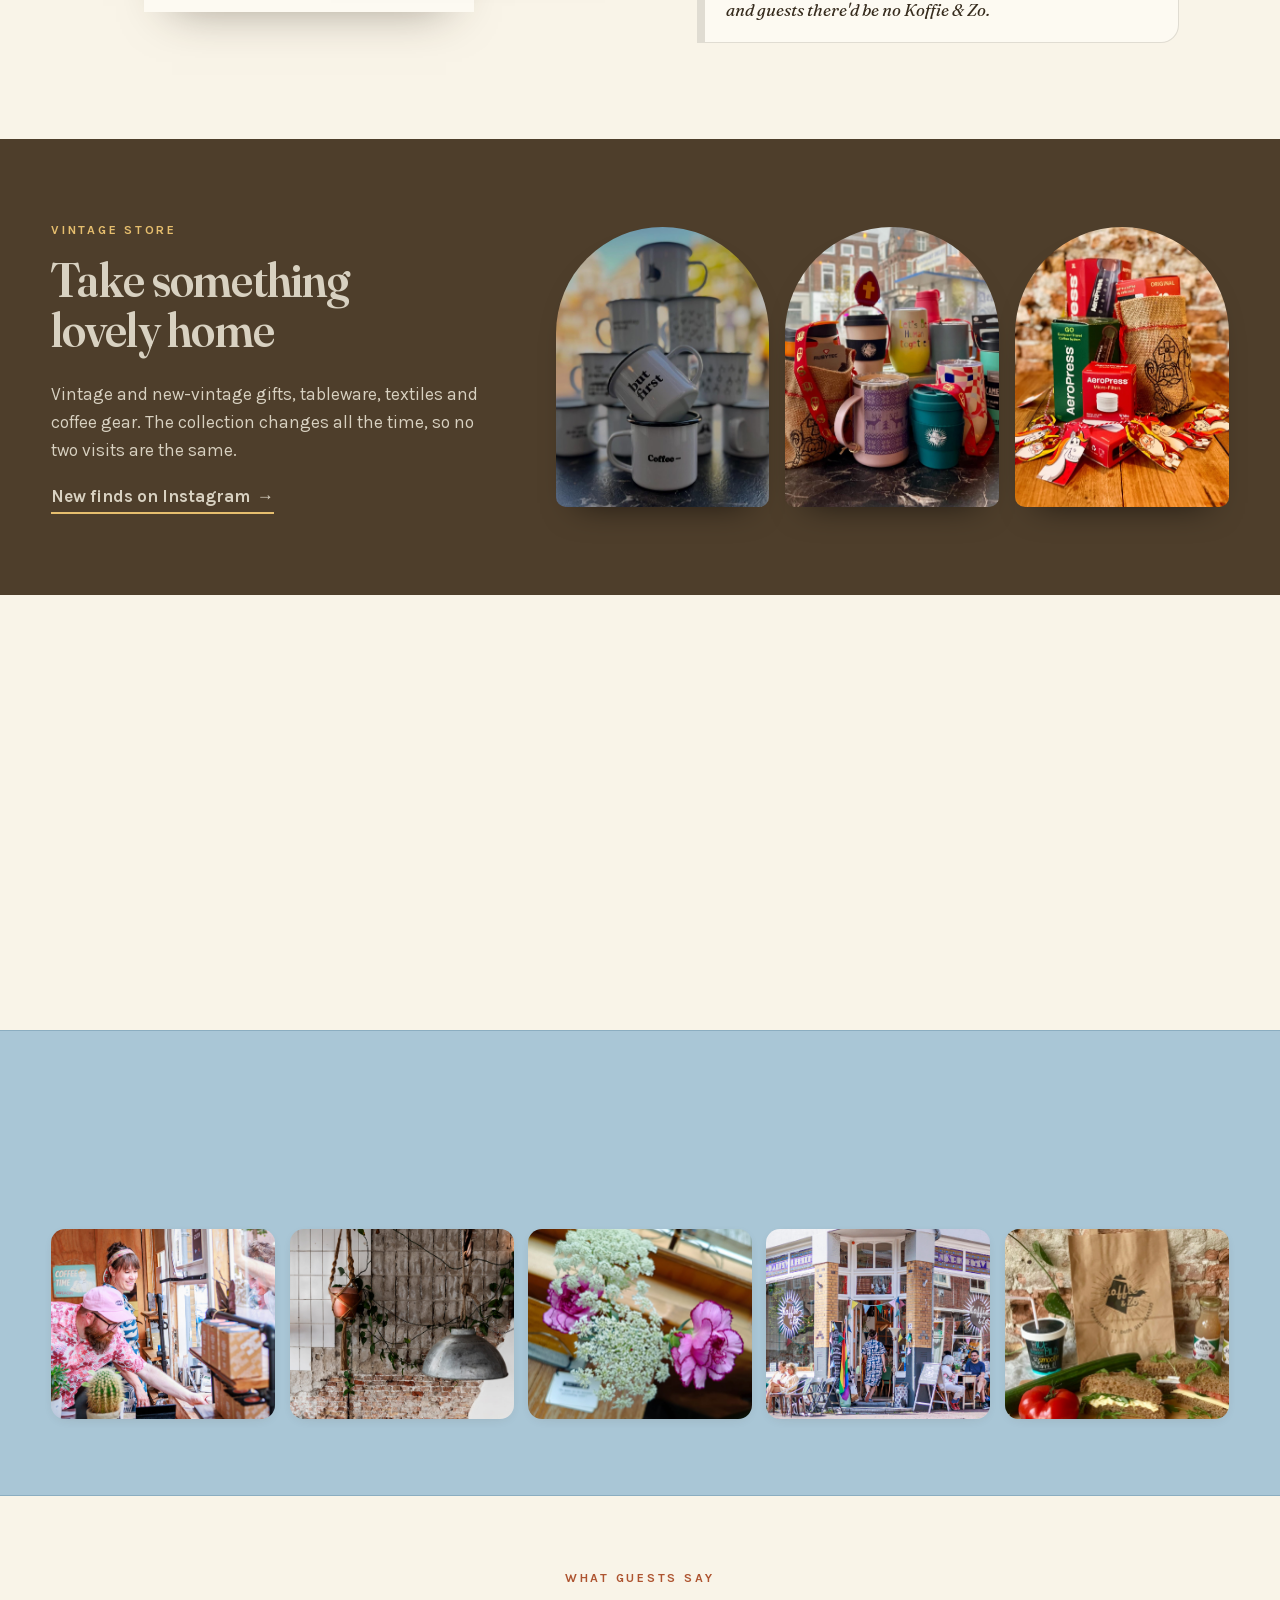
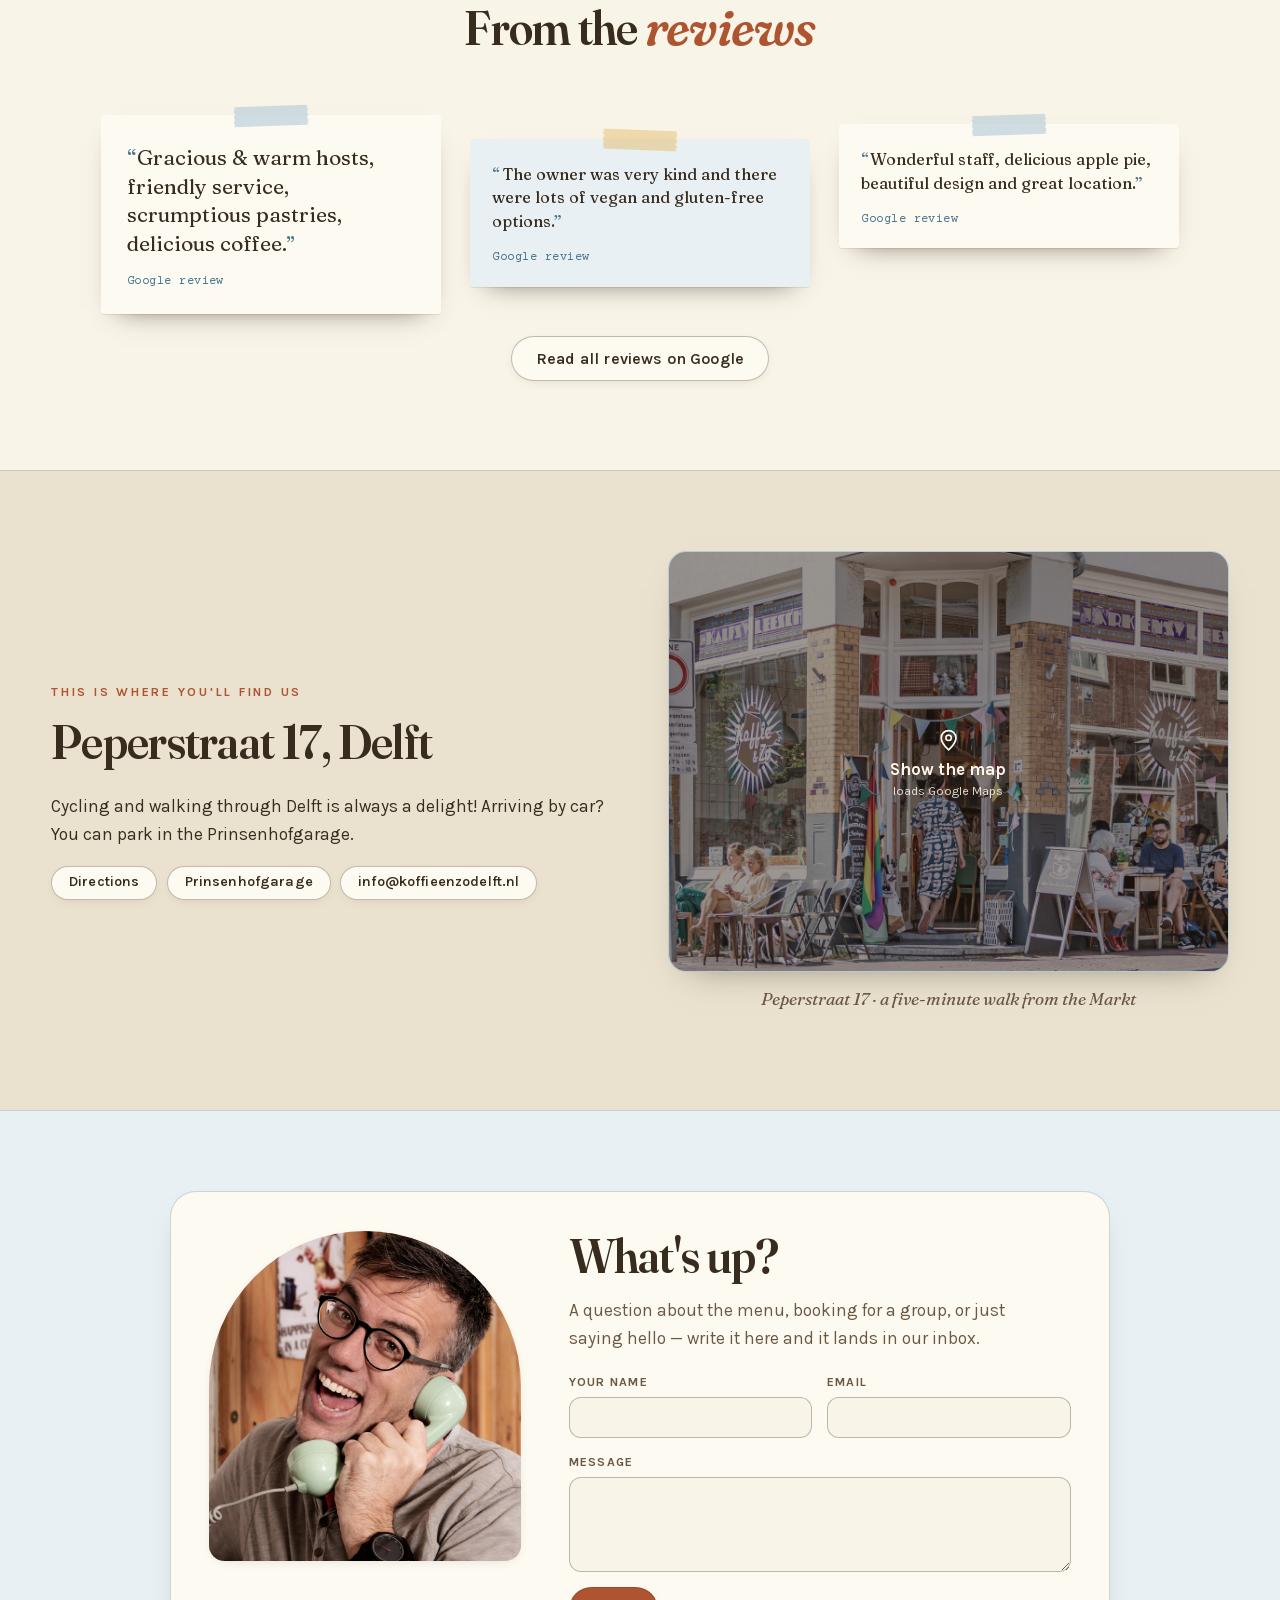
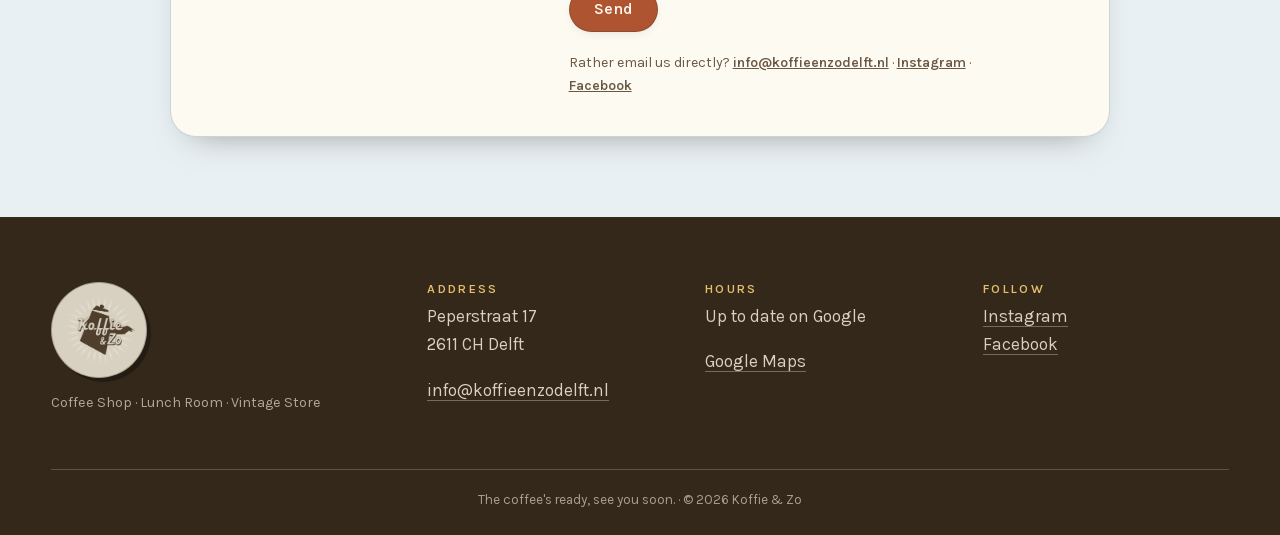
==== commit d5934bf4: "Rebuild the menu from the printed card; use the supplied icons Co-Authored-By: Claude Opus 5 <norepl" ====
--- a/index.html
+++ b/index.html
@@ -14,19 +14,24 @@
 <body>
 <svg class="sprite" aria-hidden="true" focusable="false" xmlns="http://www.w3.org/2000/svg">
   <defs>
-    <g id="i-star"><path d="M12 3.8v16.4M4.9 7.9l14.2 8.2M19.1 7.9 4.9 16.1"/></g>
-    <g id="i-croissant"><path d="M12 7.2c-4.3 0-7.6 2.4-9 6 2.6 2 5.6 3 9 3s6.4-1 9-3c-1.4-3.6-4.7-6-9-6Z"/><path d="M8.4 8.4 6.1 5.6M15.6 8.4l2.3-2.8M12 7.2V4.1"/></g>
-    <g id="i-sandwich"><path d="M3.6 17.4 12 6.2l8.4 11.2H3.6Z"/><path d="M7.4 14.2h9.2"/><path d="M9.9 10.9c.9.7 1.9.7 2.8 0"/></g>
-    <g id="i-cup"><path d="M5.6 8.6h9.6v5.8a4.8 4.8 0 0 1-4.8 4.8A4.8 4.8 0 0 1 5.6 14.4V8.6Z"/><path d="M15.2 10.6h1.9a2.5 2.5 0 0 1 0 5h-1.9"/><path d="M3.6 21h13.6"/><path d="M8.6 3.4c-.9 1.1.9 1.9 0 3M12.4 3.4c-.9 1.1.9 1.9 0 3"/></g>
-    <g id="i-glass"><path d="M7.2 7.4h9.6l-1.2 11.9a1.6 1.6 0 0 1-1.6 1.4h-4a1.6 1.6 0 0 1-1.6-1.4L7.2 7.4Z"/><path d="M8 12.6h8"/><path d="M14.8 3.2 13.1 7.4"/></g>
-    <g id="i-cake"><path d="M4.2 19.4h15.6v-4.2c0-.9-.7-1.6-1.6-1.6H5.8c-.9 0-1.6.7-1.6 1.6v4.2Z"/><path d="M6.4 13.6 12 8.8l5.6 4.8"/><circle cx="12" cy="6.4" r="1.5"/></g>
-    <g id="i-leaf"><path d="M19.5 4.5c-8 0-13 3.4-13 9a5.6 5.6 0 0 0 1.6 4c4-4.6 7.2-6.6 11.4-13Z"/><path d="M5 20c1.2-2.6 2.6-4.7 4.4-6.6"/></g>
-    <g id="i-sprout"><path d="M12 20v-7"/><path d="M12 13C12 9.7 9.7 7.4 6.4 7.4c0 3.3 2.3 5.6 5.6 5.6Z"/><path d="M12 12.2c0-3 2.1-5.1 5.1-5.1 0 3-2.1 5.1-5.1 5.1Z"/></g>
-    <g id="i-clock"><circle cx="12" cy="12.5" r="7.5"/><path d="M12 8.2v4.6l3 1.8"/><path d="M4.6 4 7 6.2M19.4 4 17 6.2"/></g>
-    <g id="i-pin"><path d="M12 21s6.5-6 6.5-10.5a6.5 6.5 0 0 0-13 0C5.5 15 12 21 12 21Z"/><circle cx="12" cy="10.4" r="2.4"/></g>
-    <g id="i-card"><rect x="3" y="6" width="18" height="12" rx="2.2"/><path d="M3 10.2h18M6.4 14.4h3.4"/></g>
-    <g id="i-search"><circle cx="11" cy="11" r="6.2"/><path d="M15.6 15.6 20 20"/></g>
-    <g id="i-heart"><path d="M12 19.6S4.4 15.2 4.4 9.8a3.9 3.9 0 0 1 7.6-1.3 3.9 3.9 0 0 1 7.6 1.3c0 5.4-7.6 9.8-7.6 9.8Z"/></g>
+    <symbol id="i-star" viewBox="0 0 24 24"><path d="M12 3.8v16.4M4.9 7.9l14.2 8.2M19.1 7.9 4.9 16.1"/></symbol>
+    <symbol id="i-sandwich" viewBox="0 0 24 24"><path d="M3.6 17.4 12 6.2l8.4 11.2H3.6Z"/><path d="M7.4 14.2h9.2"/><path d="M9.9 10.9c.9.7 1.9.7 2.8 0"/></symbol>
+    <symbol id="i-leaf" viewBox="0 0 24 24"><path d="M19.2 4.8c-7.6.5-12.4 4-12.4 9.2 0 1.5.5 2.9 1.4 4 4.4-3.4 8-7.6 11-13.2Z"/><path d="M5.2 19.6c1-3 2.6-5.6 4.8-7.8"/></symbol>
+    <symbol id="i-sprout" viewBox="0 0 24 24"><path d="M12 20.4v-6.6"/><path d="M11.4 13.8C8.6 13.8 6.4 11.6 6.4 8.8c2.8 0 5 2.2 5 5Z"/><path d="M12.6 13.4c0-2.8 2.2-5 5-5 0 2.8-2.2 5-5 5Z"/></symbol>
+    <symbol id="i-fish" viewBox="0 0 24 24"><path d="M3.6 12.4c2.6-3.4 6-5.1 10.2-5.1 2.8 0 5.2 1.7 6.6 5.1-1.4 3.4-3.8 5.1-6.6 5.1-4.2 0-7.6-1.7-10.2-5.1Z"/><path d="M3.6 12.4 1.8 8.9M3.6 12.4 1.8 15.9"/><circle cx="16.2" cy="11" r=".9"/></symbol>
+    <symbol id="i-clock" viewBox="0 0 24 24"><circle cx="12" cy="12.5" r="7.5"/><path d="M12 8.2v4.6l3 1.8"/><path d="M4.6 4 7 6.2M19.4 4 17 6.2"/></symbol>
+    <symbol id="i-pin" viewBox="0 0 24 24"><path d="M12 21s6.5-6 6.5-10.5a6.5 6.5 0 0 0-13 0C5.5 15 12 21 12 21Z"/><circle cx="12" cy="10.4" r="2.4"/></symbol>
+    <symbol id="i-card" viewBox="0 0 24 24"><rect x="3" y="6" width="18" height="12" rx="2.2"/><path d="M3 10.2h18M6.4 14.4h3.4"/></symbol>
+    <symbol id="i-search" viewBox="0 0 24 24"><circle cx="11" cy="11" r="6.2"/><path d="M15.6 15.6 20 20"/></symbol>
+    <symbol id="i-heart" viewBox="0 0 24 24"><path d="M12 19.6S4.4 15.2 4.4 9.8a3.9 3.9 0 0 1 7.6-1.3 3.9 3.9 0 0 1 7.6 1.3c0 5.4-7.6 9.8-7.6 9.8Z"/></symbol>
+    <symbol id="i-cup" viewBox="0 0 24 24"><path d="M5.6 8.6h9.6v5.8a4.8 4.8 0 0 1-4.8 4.8A4.8 4.8 0 0 1 5.6 14.4V8.6Z"/><path d="M15.2 10.6h1.9a2.5 2.5 0 0 1 0 5h-1.9"/><path d="M3.6 21h13.6"/></symbol>
+    <symbol id="i-glass" viewBox="0 0 24 24"><path d="M7.2 7.4h9.6l-1.2 11.9a1.6 1.6 0 0 1-1.6 1.4h-4a1.6 1.6 0 0 1-1.6-1.4L7.2 7.4Z"/><path d="M8 12.6h8"/><path d="M14.8 3.2 13.1 7.4"/></symbol>
+    <symbol id="i-croissant" viewBox="0 0 44.957 44.957"><path fill="currentColor" d="M44.255,23.819c2.174-3.022-1.078-7.883-4.541-10.223c0.36-1.591-0.064-3.254-1.398-4.801 c-2.333-2.707-6.176-3.007-9.498-3.225c-0.053-0.003-0.099,0.004-0.139,0.019c-0.022-0.171-0.053-0.339-0.095-0.503 c-0.342-1.325-0.998-1.682-2.264-1.908c-3.08-0.55-7.444-0.077-10.518,0.512c-2.394,0.459-3.345,1.705-3.556,3.302 c-0.026-0.026-0.058-0.043-0.101-0.029c-3.501,1.198-6.246,3.443-8.079,6.708c-1.116,1.988-2.345,4.583-1.256,6.627 c-2.036,0.755-2.714,5.204-2.801,6.981c-0.096,1.949,0.595,3.413,2.125,4.221c0.002,0.009-0.005,0.016-0.001,0.026 c2.039,5.453,8.229,10.337,14.171,10.496c1.894,0.051,3.826-0.598,4.294-2.64c0.226-0.987-0.092-2.033-0.502-2.92 c-1.278-2.766-3.134-4.351-3.815-7.546c-0.008-0.039-0.026-0.067-0.042-0.097c0.548-0.748,0.704-1.633,0.253-2.676 c1.218-0.315,1.938-1.241,1.74-3.104c0.139,0.073,0.278,0.143,0.424,0.191c0.639,0.451,1.566,0.449,2.222,0.033 c0.146,0.077,0.338,0.073,0.453-0.108c0.173-0.272,0.332-0.552,0.501-0.826c0.412,2.077,1.8,2.621,3.604,2.308 c-0.589,1.762-0.687,3.464,1.411,4.153c0.494,0.162,1.054,0.187,1.64,0.139c0.566,2.653,0.553,4.829-0.15,7.531 c-0.254,0.975-0.749,2.021-0.268,3.028c0.917,1.921,3.53,1.655,5.138,1.011c6.173-2.472,10.321-10.016,11.394-16.223 C44.646,24.019,44.453,23.848,44.255,23.819z M1.064,25.198c0.289-1.375,0.702-3.716,1.956-4.564 c0.116,0.169,0.244,0.335,0.397,0.495c1.305,1.358,8.492,5.411,12.367,5.119c1.436,4.153-8.652,5.252-10.733,5.158 C1.333,31.238,0.419,28.263,1.064,25.198z M18.094,34.802c1.419,2.178,2.101,2.26,0.173,4.649c-1.759,2.178-2.304,2.034-4.789,1.27 c-4.852-1.492-8.08-4.858-10.788-8.964c0.224,0.084,0.453,0.164,0.706,0.225c2.129,0.512,9.479-0.107,12.271-2.547 C16.134,31.467,16.937,33.026,18.094,34.802z M17.518,22.936c0.495,5.443-8.061,0.884-9.204,0.317 c-2.588-1.283-5.356-3.132-4.826-6.406c0.685-4.238,5.206-7.833,8.736-9.672c-0.201,2.089,0.782,4.732,1.482,7.017 c0.594,1.939,1.754,6.668,3.942,8.462C17.564,22.708,17.506,22.797,17.518,22.936z M20.835,22.626 c-0.025-0.004-0.047-0.017-0.075-0.01c-4.698,1.181-6.684-9.115-7.325-12.086c-0.558-2.587-1.583-4.799,2.09-6.099 c1.727-0.611,4.396-0.411,6.242-0.475c2.864-0.1,5.902-1.062,5.861,3.76c-0.01,1.208-0.931,2.829-1.351,3.914 C24.791,15.466,22.903,19.079,20.835,22.626z M22.197,21.968c-0.017-0.053-0.05-0.079-0.083-0.104 c1.677-2.779,3.149-5.671,4.385-8.677c0.773-1.88,2.225-4.639,2.216-6.974c0.032,0.013,0.064,0.026,0.103,0.029 c2.234,0.181,4.454,0.336,6.495,1.308c4.52,2.152,4.486,6.714,0.778,9.737C33.947,19.034,23.968,27.644,22.197,21.968z M25.92,24.537c4.351-1.067,10.696-6.477,12.091-7.938c0.687-0.72,1.188-1.49,1.491-2.287c1.638,1.188,3.002,2.603,3.919,4.447 c0.8,1.608,0.846,4.177-0.509,5.583c-0.72,0.747-2.945,0.972-3.902,1.221c-1.778,0.464-3.562,0.907-5.35,1.328 C31.817,27.324,24.986,29.73,25.92,24.537z M36.058,37.73c-0.721,0.618-1.49,1.168-2.306,1.648 c-1.949,1.43-3.609,0.829-4.981-1.802c-0.085-0.806,0.66-2.115,0.792-2.929c0.246-1.525,0.544-4.455-0.574-5.781 c0.019-0.003,0.038-0.004,0.058-0.007c0.087,0.037,0.176,0.027,0.24-0.038c1.374-0.25,2.813-0.794,3.903-1.044 c2.675-0.614,5.403-1.18,8.024-1.999c1.168-0.365,2.019-0.869,2.617-1.465C42.74,29.545,40.205,34.275,36.058,37.73z"/></symbol>
+    <symbol id="i-coffeepot" viewBox="0 0 58.343 58.343"><path fill="currentColor" d="M45.621,14.115c-1.412-2.955-4.078-1.85-5.986-0.151c0.155-1.714,0.282-3.431,0.375-5.153 c0.02-0.365-0.434-0.42-0.613-0.184c-3.273-3.534-7.506-5.385-11.837-5.685c0.035-0.044,0.071-0.09,0.072-0.163 c0.022-2.305-2.666-3.69-4.442-2.085c-0.479,0.433-1.195,1.767-0.298,2.199c0.458,0.221,1.183-0.192,1.032-0.739 c-0.042-0.15-0.258-0.086-0.23,0.063c-0.146,0.297-0.288,0.385-0.427,0.264c-0.098-0.066-0.13-0.175-0.094-0.326 c-0.085-0.408,0.06-0.672,0.35-0.96c0.389-0.386,0.957-0.615,1.505-0.615c1.197-0.001,2.028,1.065,2.019,2.2 c0,0.067,0.034,0.107,0.064,0.15c-5.294-0.235-10.689,1.826-14.622,6.012c-0.171-0.093-0.429,0.021-0.352,0.258 c1.203,3.747,2.396,7.493,3.463,11.281c0.824,2.927,1.18,6.739,2.486,9.483c1.888,3.969,6.058,3.874,10,3.748 c2.67-0.085,5.556,0.053,7.48-1.442c-0.001,0.024-0.015,0.045-0.004,0.071c2.589,6.413,4.428,12.9,6.148,19.585 c0.094,0.365,0.617,0.206,0.556-0.153c-1.149-6.762-3.474-13.369-6.309-19.598c-0.035-0.076-0.103-0.095-0.174-0.094 c0.529-0.465,0.98-1.062,1.315-1.852c1.272-2.997,1.421-7.107,1.862-10.299c0.059-0.429,0.109-0.859,0.163-1.288 c3.016-3.587,2.659,2.157,2.728,3.975c0.091,2.396,0.115,4.805,0.317,7.194c0.018,0.211,0.242,0.269,0.374,0.181 c0.183,1.081,1.325,1.914,2.414,1.493c1.077-0.417,1.472-1.79,0.917-2.76c-0.008-0.014-0.019-0.02-0.028-0.032 c0.246-3.158,0.27-6.349,0.339-9.515C46.22,17.525,46.361,15.662,45.621,14.115z M12.707,9.334 c0.011-0.008,0.023-0.003,0.034-0.014c7.561-7.546,17.979-7.41,25.874-0.627c-8.667,3.617-16.922,4.223-25.809,0.91 C12.772,9.513,12.739,9.424,12.707,9.334z M37.681,23.379c-0.598,3.643-0.477,5.033-3.564,7.384 c-2.815,2.144-4.338,2.281-7.775,2.198c-3.72-0.091-6.038-1.278-7.938-4.775c-1.028-1.893-1.226-4.94-1.815-7.036 c-1.053-3.747-2.26-7.445-3.616-11.092c4.047,1.79,8.512,2.679,12.941,2.58c0.375,4.899,0.665,9.869,1.425,14.722 c0.024,0.155,0.278,0.118,0.273-0.037c-0.163-4.898-0.814-9.823-1.364-14.695c4.419-0.149,8.792-1.285,12.667-3.515 c0.044-0.025,0.061-0.067,0.079-0.107C39,9.012,39.006,9.016,39.012,9.021c0.095,0.085,0.203,0.091,0.292,0.053 C38.952,13.866,38.459,18.636,37.681,23.379z M44.771,30.954c-0.861,0.394-1.821-0.334-1.939-1.197 c-0.014-0.1-0.11-0.128-0.195-0.108c0.019-4.095-0.278-8.219-0.46-12.309c-0.007-0.146-0.114-0.253-0.26-0.261 c-1.116-0.056-1.993,0.268-2.716,0.953c0.143-1.17,0.275-2.341,0.386-3.513c1.59-1.901,3.494-1.73,5.713,0.52 c0.182,0.721,0.278,1.452,0.286,2.193c0.051,1.042-0.051,2.103-0.084,3.144c-0.087,2.795-0.243,5.599-0.189,8.394 c0,0.021,0.016,0.029,0.02,0.048c-0.015,0.063-0.011,0.132,0.03,0.204C45.738,29.682,45.48,30.63,44.771,30.954z"/> <path fill="currentColor" d="M19.236,12.809c-0.019-0.157-0.262-0.166-0.253,0c0.219,4.014,0.75,8.228,2.018,12.053 c0.057,0.172,0.299,0.101,0.268-0.074C20.556,20.781,19.715,16.861,19.236,12.809z"/> <path fill="currentColor" d="M33.12,11.777c-0.018-0.167-0.277-0.175-0.267,0c0.223,4.184,0.041,8.342,0.158,12.519 c0.007,0.233,0.324,0.219,0.352,0C33.88,20.212,33.567,15.857,33.12,11.777z"/> <path fill="currentColor" d="M19.264,32.798c-1.864,6.922-3.73,13.935-5.091,20.975c-0.071,0.367,0.462,0.524,0.566,0.156 c1.951-6.902,3.436-14.007,4.884-21.031C19.671,32.664,19.326,32.565,19.264,32.798z"/> <path fill="currentColor" d="M41.88,52.262c-6.483,7.847-18.979,5.621-27.159,2.045c-0.263-0.115-0.498,0.259-0.231,0.395 c7.891,3.994,21.864,6.405,27.856-2.08C42.539,52.349,42.095,52.002,41.88,52.262z"/> <path fill="currentColor" d="M36.14,36.15c-5.756,2.676-10.821,2.237-16.902,1.76c0.125,0.01,0.156-0.204,0.03-0.221 c-0.114-0.015-0.228-0.031-0.342-0.047c-0.122-0.017-0.235,0.163-0.094,0.224c5.604,2.425,12.283,1.436,17.635-1.157 C36.843,36.526,36.514,35.976,36.14,36.15z"/></symbol>
+    <symbol id="i-teaset" viewBox="0 0 45.06 45.06"><path fill="currentColor" d="M41.67,31.412c-0.574-0.165-1.148,0.03-1.519,0.434c-0.035-0.4-0.086-0.795-0.163-1.172 c-0.041-0.201-0.239-0.267-0.41-0.229c-0.016-0.025-0.037-0.046-0.058-0.067c0.007-0.073-0.016-0.149-0.092-0.214 c-2.85-2.454-7.282-1.27-10.15,0.506c-0.18,0.111-0.128,0.39,0.03,0.462c-0.025,0.023-0.06,0.031-0.074,0.067 c-0.287,0.781-0.265,1.638,0.068,2.4c-0.387,0.068-0.755,0.26-1.007,0.545c0.003-0.422-0.005-0.845-0.03-1.266 c-0.021-0.357-0.443-0.449-0.642-0.27c-0.029-0.036-0.058-0.074-0.107-0.089c-3.246-1.009-7.297-0.908-10.683,0.305 c-0.021-0.956-1.146-1.37-1.809-0.736c0.003-0.153,0.01-0.306,0.01-0.46c0-0.099-0.035-0.174-0.086-0.23 c0.059-0.12,0.045-0.268-0.107-0.336c-3.846-1.743-8.526-1.401-12.324,0.277c-0.229,0.101-0.084,0.459,0.144,0.427 c-0.022,0.031-0.047,0.059-0.052,0.106c-0.185,1.709,0.341,3.179,1.266,4.32c-2.802,1.094-2.017,3.789,0.793,4.27 c3.722,0.637,8.392,0.988,10.916-2.327c0.144,0.228,0.295,0.45,0.458,0.663c-1.316,0.353-2.384,1.478-2.824,2.749 c-0.185,0.534-0.03,1.761,0.541,1.891c1.216,1.885,5.196,1.607,7.065,1.609c3.038,0.003,8.06-0.021,9.564-3.281 c0.08-0.174-0.006-0.328-0.133-0.4c0.016-0.188-0.035-0.38-0.14-0.54c-0.121-0.651-0.455-1.235-0.98-1.663 c0.29-0.037,0.574-0.121,0.841-0.257c0.252,1.32,1.471,1.665,2.765,1.826c2.581,0.321,5.205-0.061,7.594-1.076 c0.021-0.009,0.034-0.024,0.051-0.036c0.795-0.237,1.355-1.036,1.217-1.915c-0.155-0.986-1.218-1.793-2.207-1.525 c0.188-0.356,0.352-0.725,0.469-1.117c0.413,0.498,1.15,0.649,1.767,0.454c0.871-0.276,1.315-1.194,1.305-2.061 C42.924,32.616,42.544,31.663,41.67,31.412z M38.786,30.492c-2.833,1.497-5.907,1.671-8.933,0.526 c-0.028-0.011-0.053-0.004-0.079-0.004C32.922,29.726,35.571,28.978,38.786,30.492z M28.195,35.686 c0.963,0.155,0.611,1.522-0.243,1.397C28.061,36.631,28.142,36.166,28.195,35.686z M21.149,32.635 c1.976-0.154,3.888,0.094,5.839,0.338c-0.003,0.004-0.007,0.004-0.009,0.008c-1.167,1.775-4.679,1.802-6.508,1.762 c-1.7-0.037-3.367-0.384-4.992-0.863C17.344,33.337,19.173,32.789,21.149,32.635z M14.963,33.627 c0.021-0.393,0.04-0.785,0.053-1.178c0.031-0.002,0.062-0.008,0.089-0.029c0.51-0.404,1.164-0.038,1.152,0.581 c0,0.012,0.009,0.015,0.01,0.026c-0.449,0.182-0.888,0.378-1.305,0.601C14.962,33.629,14.963,33.628,14.963,33.627z M13.914,31.407 c-3.428,1.603-7.036,1.469-10.529,0.156C7.003,30.466,10.264,30.589,13.914,31.407z M3.047,31.871 c-0.008-0.09-0.056-0.141-0.114-0.173c0.037-0.012,0.072-0.021,0.109-0.033c0.007,0.033,0.024,0.063,0.058,0.083 c3.485,2.067,7.62,1.938,11.215,0.208c0.008,0.557,0.033,1.113,0.063,1.67c0.006,0.115,0.066,0.182,0.14,0.227 c0,0.003-0.002,0.006-0.002,0.009c-0.056,0.033-0.116,0.06-0.17,0.093c-0.084-0.007-0.164,0.03-0.206,0.112 c-0.002,0.001-0.004,0.002-0.006,0.003c-0.052,0.033-0.051,0.094-0.023,0.135c0,0,0,0.001,0,0.001 c0.034,0.235,0.096,0.466,0.148,0.7c-0.011,0.009-0.026,0.006-0.035,0.018c-1.615,1.921-3.529,3.469-6.23,2.988 C5.023,37.383,3.318,34.733,3.047,31.871z M15.218,37.54c-1.642,2.1-4.02,2.65-6.577,2.595c-0.861-0.019-1.732-0.096-2.587-0.196 C5.294,39.865,4.542,39.74,3.8,39.564c-1.075-1.461-0.949-2.472,0.362-3.039c2.731,2.924,8.221,3.314,10.314-0.788 c0.195,0.619,0.452,1.218,0.758,1.789C15.23,37.532,15.223,37.533,15.218,37.54z M14.545,34.148 c0.08-0.022,0.159-0.046,0.238-0.068c2.484,1.133,5.074,1.551,7.806,1.262c1.708-0.18,3.984-0.42,4.923-2.049 c0.01-0.017,0.011-0.033,0.017-0.05c0.102,3.792-0.979,7.948-5.603,7.909C17.887,41.119,15.698,37.538,14.545,34.148z M29.757,41.64c-1.615,2.41-5.154,2.551-7.76,2.664c-1.6,0.069-6.062,0.323-7.733-1.004c0.024-0.016,0.047-0.027,0.073-0.047 c0.138-0.107,0.064-0.379-0.107-0.405c-1.022-0.156,0.031-1.855,0.336-2.234c0.497-0.618,1.111-1.039,1.791-1.414 c1.538,1.801,3.735,2.952,6.289,2.704c2.475-0.24,3.945-1.49,4.764-3.203c0.13,0.11,0.282,0.179,0.431,0.253 c0.002,0.129,0.066,0.258,0.218,0.314C29.018,39.62,29.687,40.626,29.757,41.64z M27.675,38.075 c0.068-0.184,0.106-0.385,0.161-0.577c0.563,0.132,1.196-0.097,1.436-0.66c0.292-0.683-0.173-1.461-0.847-1.668 c0.108-0.672,0.772-1.142,1.458-0.921c0.833,0.269,1.063,1.343,0.978,2.09C30.688,37.877,29.036,39.188,27.675,38.075z M39.42,36.815c0.615,0.007,1.293,0.258,1.448,0.929c0.119,0.515-0.184,1.022-0.602,1.333c-0.054-0.019-0.113-0.027-0.178-0.004 c-1.954,0.676-8.584,2.559-9.687-0.447c0.408-0.337,0.718-0.784,0.912-1.284c1.143,2.034,4.497,1.808,6.323,0.732 c0.643-0.379,1.13-0.887,1.509-1.465C39.185,36.719,39.269,36.814,39.42,36.815z M38.201,36.535 c-1.53,1.746-5.094,2.198-6.741,0.329c0.096-0.412,0.124-0.838,0.067-1.246c-0.118-0.842-0.63-1.735-1.478-1.98 c-0.225-0.683-0.36-1.357-0.361-2.071c3.136,1.439,6.698,1.229,9.647-0.567C39.478,32.93,39.566,34.976,38.201,36.535z M40.166,34.477c-0.039-0.056-0.089-0.073-0.137-0.095c0.089-0.458,0.138-0.925,0.154-1.393c0.02,0.018,0.037,0.038,0.066,0.043 c0.242,0.045,0.571,0.106,0.734,0.311c0.041,0.098,0.081,0.196,0.122,0.295c-0.073,0.093-0.146,0.186-0.219,0.278 c-0.034,0.006-0.271-0.105-0.33-0.124c-0.199-0.064-0.33,0.131-0.305,0.305c0.117,0.802,1.314,0.383,1.427-0.247 c0.151-0.842-0.714-1.303-1.429-1.174c-0.011,0.002-0.015,0.012-0.025,0.016c0.238-0.618,0.927-1.004,1.529-0.587 c0.474,0.328,0.591,1.042,0.531,1.572C42.166,34.712,40.904,35.523,40.166,34.477z"/> <path fill="currentColor" d="M39.478,7.592c-0.444-0.685-0.968-1.267-1.547-1.767c2.16-1.252-0.208-4.759-1.757-5.495 c-2.093-0.994-5.655,0.321-4.806,3.009c-0.71-0.066-1.423-0.09-2.125-0.079c0.013-0.054,0.032-0.106,0.044-0.16 c0.059-0.264-0.168-0.433-0.373-0.426c-0.132-0.211-0.352-0.365-0.631-0.387c-0.507-0.041-0.762,0.309-0.891,0.72 c-0.022-0.005-0.041-0.015-0.066-0.017c-1.679-0.089-3.317,0.493-4.528,1.612c0.013-0.367-0.264-0.725-0.59-0.901 c-0.415-0.223-0.968-0.145-1.296,0.198c-0.32,0.334-0.353,0.868-0.122,1.261c0.225,0.381,0.61,0.575,1.024,0.618 c-0.857,1.359-1.514,3.62-0.126,4.809c-0.564,0.198-1.051,0.88-0.753,1.457c0.203,0.393,0.654,0.532,1.004,0.357 c0.053,0.022,0.114,0.029,0.185,0.008c0.119-0.036,0.229-0.105,0.341-0.169c0.393,1.188,0.996,2.251,1.763,3.163 c-0.006,0.006-0.013,0.007-0.019,0.014c-0.781,0.85-1.827,1.189-2.961,1.245c-0.845,0.042-1.063,0.083-1.503,0.838 c-0.064,0.109-1.653,2.651-0.769,2.397c0.019,0.026,0.027,0.055,0.06,0.076c0.488,0.308,0.85,0.255,1.347-0.05 c0.311-0.191,0.464-0.575,0.757-0.758c0.889-0.555,1.617-0.142,2.499,0.026c1.434,0.273,2.844-0.052,3.552-1.359 c3.643,1.981,8.399,1.788,11.592-1.635C41.055,13.76,41.288,10.381,39.478,7.592z M35.841,0.998 c1.214,0.584,3.263,3.149,1.532,4.343c-0.011,0.007-0.015,0.017-0.025,0.025c-0.155-0.112-0.328-0.195-0.49-0.297 c0.567-1.326-0.552-2.826-1.899-2.998c-0.646-0.083-1.445,0.09-1.856,0.639c-0.135,0.181-0.227,0.396-0.201,0.625 c0.013,0.117,0.042,0.19,0.079,0.251c-0.374-0.073-0.749-0.145-1.13-0.191C31.788,1.252,33.931,0.08,35.841,0.998z M33.361,3.653 c-0.006-0.317,0.356-0.662,0.57-0.767c0.384-0.189,0.853-0.188,1.255-0.049c0.877,0.304,1.031,1.057,1.032,1.844 C35.325,4.215,34.363,3.877,33.361,3.653z M21.389,4.379c0.452-0.491,0.73,0.303,0.955,0.553c0.023,0.025,0.06,0.019,0.091,0.031 c-0.127,0.14-0.242,0.291-0.356,0.444C21.652,5.263,20.953,4.852,21.389,4.379z M22.507,11.357 c-0.236,0.174-0.486,0.346-0.667,0.565c-0.015,0.019-0.015,0.042-0.025,0.063c-0.086,0.017-0.178-0.046-0.236-0.105 c-0.127-0.129-0.131-0.249-0.031-0.422c0.124-0.214,0.388-0.34,0.57-0.502c0.133-0.118,0.08-0.262-0.028-0.348 c0.063-0.063,0.095-0.15,0.02-0.248c-1.06-1.389-0.357-3.384,0.611-4.625c1.13-1.448,2.77-2.068,4.566-2.085 c0.048,0.292,0.544,0.269,0.575-0.074c0.024-0.258,0.05-0.681,0.37-0.721c0.125-0.015,0.265,0.045,0.372,0.139 c-0.421,1.862-1.204,3.595-2.417,5.08c-1.059,1.296-2.629,2.018-3.667,3.251C22.512,11.336,22.513,11.347,22.507,11.357z M23.827,18.511c-0.63-0.114-1.226-0.459-1.871-0.451c-1.132,0.013-1.593,1.608-2.709,1.446c0.27-0.44,0.522-0.897,0.816-1.319 c0.586-0.842,1.126-0.827,2.015-0.971c1.001-0.162,1.896-0.564,2.565-1.339c0.637,0.667,1.36,1.241,2.142,1.713 C26.058,18.462,24.917,18.708,23.827,18.511z M37.032,16.626c-5.332,3.77-11.741,0.811-14.103-4.731 c0.145-0.138,0.275-0.287,0.391-0.448c1.345-0.507,2.609-1.928,3.419-2.945c1.07-1.343,1.819-2.868,2.296-4.501 c0.005,0,0.009,0.003,0.014,0.003c2.96-0.001,6.165,0.408,8.459,2.476C40.699,9.355,40.582,14.116,37.032,16.626z"/></symbol>
+    <symbol id="i-drinkjar" viewBox="0 0 56.271 56.271"><path fill="currentColor" d="M48.352,8.092C43.958,2.603,35.568,1.991,31.18,7.545c-0.188-1.523-0.12-3.123,0.331-4.841 c0.013-0.051,0.015-0.098,0.008-0.141c0.187-0.093,0.292-0.33,0.087-0.509c-2.063-1.802-5.676-1.768-8.311-1.952 c-4.232-0.297-8.494,0.035-12.57,1.227c-0.121,0.035-0.14,0.141-0.102,0.227c-0.126,0.091-0.175,0.294-0.004,0.41 c7.798,5.296,0.385,16.091-2.226,22.41C6.239,29.589,4.54,35.159,5.106,40.864c0.66,6.656,4.797,10.599,10.207,12.379 c-0.082,0.351-0.136,0.708-0.116,1.071c0.008,0.143,0.117,0.212,0.229,0.226c-0.061,0.077-0.055,0.213,0.066,0.263 c5.222,2.188,11.646,1.941,16.619-0.815c0.142-0.079,0.126-0.258,0.04-0.366c0.017-0.287-0.001-0.58-0.114-0.837 c1.874-0.775,3.572-1.89,4.855-3.532c2.86-3.662,4.338-8.905,4.868-13.424c0.19-1.617,0.224-3.178,0.091-4.7 c0.005,0.003,0.008,0.007,0.013,0.01c0.12,0.553,0.69,1,1.206,1.164c0.641,0.203,1.342,0.025,1.817-0.451 c0.801-0.803,0.464-2.155-0.503-2.518C51.72,25.464,53.453,14.465,48.352,8.092z M21.072,0.666 c2.717,0.053,7.104,0.007,9.624,1.604C28,3.712,23.954,3.234,21.034,3.045c-3.247-0.21-6.46-0.779-9.636-1.472 C14.606,1.046,17.81,0.602,21.072,0.666z M15.606,54.499c0.053-0.039,0.09-0.096,0.084-0.184c-0.023-0.326-0.014-0.634,0.021-0.947 c2.877,0.881,6.085,1.178,9.323,0.938c2.187-0.162,4.463-0.536,6.542-1.319c0.049,0.213,0.093,0.428,0.134,0.646 C26.271,55.851,21.308,56.21,15.606,54.499z M38.465,44.887c-3.526,7.872-12.087,9.91-20.096,8.394 C0.462,49.893,5.663,31.913,11.013,19.977C13.4,14.65,17.665,6.208,11.578,1.99C15.143,3,18.757,3.603,22.466,3.768 c2.617,0.116,5.86,0.47,8.287-0.756c-2.286,9.479,6.588,15.508,9.497,23.701C42.334,32.584,40.941,39.36,38.465,44.887z M41.154,27.487c-0.37-1.306-0.866-2.594-1.542-3.871c-2.293-4.336-5.878-8.244-7.572-12.719 c4.349-4.663,11.544-3.622,14.277,2.232c2.548,5.457-0.338,11.082-5.034,14.183C41.211,27.359,41.174,27.421,41.154,27.487z M43.56,29.015c-0.363,0.18-0.098,0.674,0.252,0.608c0.004,0.001,0.006,0.005,0.01,0.005c1.041,0.135,1.241,1.458,0.358,1.961 c-0.372,0.212-0.806,0.187-1.171-0.026c-0.339-0.197-0.49-0.535-0.755-0.8c-0.071-0.072-0.17-0.081-0.254-0.05 c-0.08-0.111-0.16-0.223-0.243-0.331c-0.108-0.861-0.291-1.708-0.512-2.55c0.089,0.088,0.222,0.124,0.362,0.035 c5.671-3.58,8.567-11.041,4.281-16.889c-3.387-4.622-10.427-5.004-13.994-0.481c-0.275-0.785-0.497-1.585-0.634-2.411 C36.32,2.52,45.133,3.217,48.884,10.12C52.353,16.504,50.275,25.683,43.56,29.015z"/> <path fill="currentColor" d="M39.425,31.896c-0.304-4.026-2.867-7.902-4.662-11.39c-0.057-0.11-0.149-0.129-0.24-0.116 c-0.003-0.001-0.006,0-0.009-0.002c-0.035-0.082-0.106-0.148-0.228-0.169c-7.445-1.277-14.994-0.703-22.021,2.155 c-0.07,0.028-0.105,0.082-0.123,0.141c-0.095,0.078-0.128,0.229,0.01,0.312c5.908,3.557,17.287,3.671,22.28-1.774 c2.993,6.305,5.364,11.105,3.563,18.231c-1.845,7.298-7.645,11.612-15.15,11.8C15.858,51.26,10.389,47.92,8.668,40.931 c-1.563-6.347,1.357-12.543,3.407-18.389c0.043-0.123-0.154-0.208-0.212-0.089c-3.162,6.449-5.784,14.351-2.859,21.352 c2.578,6.174,8.32,8.226,14.672,7.817c5.966-0.383,11.717-3.419,14.035-9.169C38.941,39.401,39.675,35.207,39.425,31.896z M12.746,22.663c6.942-2.213,13.785-2.95,21.008-1.809C28.786,25.668,18.619,25.445,12.746,22.663z"/> <path fill="currentColor" d="M33.396,34.671c-0.761-0.168-1.53,0.504-2.147,0.842c-0.606,0.332-1.212,0.664-1.818,0.996 c-0.39,0.214-1.331,0.508-1.575,0.955c-0.455,0.834,0.358,3.198,1.253,3.726c-0.988-0.202-2.086-0.425-2.987-0.338 c-1.536,0.148-1.986,3.168-1.918,4.386c0.005,0.081,0.123,0.128,0.164,0.044c0.5-1.012,0.646-3.487,1.908-3.859 c0.403-0.119,2.099,0.259,2.352,0.298c0.637,0.097,1.863,0.09,2.409,0.431c1.188,0.744,0.461,3.258-0.035,4.353 c-0.947,2.089-3.378,1.287-5.218,0.888c-0.061-0.013-0.115-0.005-0.163,0.011c-0.069-0.351-0.341-0.613-0.621-0.999 c-0.764-1.051-1.739-2.658-2.809-3.403c-0.467-0.325-0.778-0.404-1.373-0.236c-0.07,0.02-0.141,0.051-0.211,0.075 c0.062-1.556-0.14-3.185-1.889-3.428c-0.269-0.037-0.599-0.062-0.95-0.077c0.045-0.091,0.043-0.205-0.047-0.299 c-0.937-0.988-1.87-1.982-2.812-2.965c-0.445-0.464-0.928-1.139-1.588-1.319c-1.354-0.367-2.339,1.252-3.087,2.103 c-0.727,0.828-2.053,2.02-1.522,3.269c0.312,0.733,1.212,1.29,1.78,1.809c0.638,0.583,1.234,1.099,2.002,1.473 c-0.043,1.171-0.086,2.5,0.235,3.557c0.547,1.799,3.209,1.184,4.689,1.025c0.83,1.312,1.907,2.609,3.091,2.786 c1.334,0.199,4.608-1.508,5.062-2.817c0.018,0.007,0.031,0.019,0.052,0.023c1.375,0.299,4.461,1.282,5.495-0.06 c0.674-0.874,0.81-2.469,1.013-3.514c0.045-0.23,0.144-0.562,0.225-0.914c0.067,0.078,0.167,0.121,0.28,0.076 c1.268-0.513,4.125-1.631,4.353-3.198C37.194,38.939,34.804,34.982,33.396,34.671z M12.514,42.755 c-0.002,0.074-0.005,0.158-0.008,0.234c-0.818-0.574-1.523-1.306-2.248-1.992c-0.62-0.587-0.993-1.511-0.751-2.418 c0.109-0.409,1.168-1.415,1.514-1.804c0.626-0.705,0.744-0.904,1.784-1.029c1.129-0.136,1.06-0.016,1.734,0.694 c0.907,0.956,1.804,1.92,2.705,2.881c-1.572-0.002-3.505,0.294-4.293,1.354C12.503,41.277,12.533,42.042,12.514,42.755z M15.056,47.508c-1.119-0.18-1.745-0.301-1.872-1.601c-0.145-1.49-0.389-3.204,0.291-4.551c0.549-1.089,1.228-1.162,2.389-1.3 c0.567-0.067,1.139-0.1,1.71-0.107c0.861-0.01,1.66,0.076,2.224,0.851c0.381,0.523,0.267,1.597,0.226,2.274 c-1.303,0.605-2.628,1.705-3.76,2.405c-0.014,0.008-0.013,0.022-0.023,0.032c-0.004,0.004-0.007,0.009-0.01,0.014 c-0.019,0.024-0.04,0.046-0.043,0.074c-0.025,0.067-0.024,0.145,0.018,0.227c0.248,0.48,0.587,1.138,0.996,1.817 C16.488,47.601,15.749,47.62,15.056,47.508z M23.02,49.271c-1.034,0.597-2.097,1.214-3.331,0.379 c-1.285-0.869-2.176-2.731-2.966-4.049c1.322-0.812,3.964-2.809,5.24-2.098c0.351,0.196,0.822,1.004,1.056,1.297 c0.41,0.516,1.847,1.883,1.922,2.455C25.071,48.256,23.74,48.855,23.02,49.271z M36.037,40.871 c-0.671,0.959-2.56,1.701-3.598,2.157c0.052-0.377,0.046-0.738-0.114-0.984c-0.384-0.587-1.742-0.577-2.336-0.681 c-0.176-0.031-0.371-0.072-0.561-0.11c0.015-0.012,0.034-0.02,0.042-0.036c0.017-0.031,0.033-0.061,0.05-0.092 c0.049-0.09-0.034-0.23-0.145-0.189c-0.293-0.525-0.541-1.071-0.745-1.638c-0.289-0.449-0.24-0.874,0.149-1.274 c0.429-0.886,1.01-1.058,1.85-1.517c0.518-0.283,1.551-1.138,2.124-1.158c0.919-0.033,1.7,1.08,2.129,1.7 C35.564,38.032,36.847,39.713,36.037,40.871z"/> <path fill="currentColor" d="M27.278,35.327c-1.153-1.299-3.717-4.064-5.541-2.353c-0.494,0.463-0.888,1.131-1.291,1.66 c-0.356,0.467-0.938,1.005-1.148,1.559c-0.212,0.561-0.107,0.934,0.325,1.15c0.006,0.011,0.002,0.022,0.011,0.032 c1.091,1.336,2.816,4.36,4.78,2.912c0.696-0.513,1.334-1.14,1.99-1.705c0.483-0.416,1.281-0.858,1.569-1.435 C28.351,36.388,27.811,35.928,27.278,35.327z M26.952,36.667c-0.105,0.959-0.748,1.256-1.456,1.866 c-0.403,0.347-0.907,1.004-1.382,1.191c-1.55,0.609-2.989-1.322-4.012-2.354c0.076-0.101,0.085-0.255-0.049-0.338 c-0.646-0.4,0.899-2.039,1.113-2.317c0.796-1.034,1.129-2.062,2.926-1.319c0.615,0.254,1.236,0.892,1.721,1.334 C26.498,35.354,27.056,35.714,26.952,36.667z"/></symbol>
+    <symbol id="i-cake" viewBox="0 0 39.811 39.811"><path fill="currentColor" d="M39.626,16.861c0.497-0.911-0.052-2.512-1.066-2.897c0.686-0.571,1.148-1.419,0.862-2.338 c-0.26-0.834-1.049-1.345-1.874-1.299c0.599-1.701-1.424-3.468-2.878-1.973c-0.11,0.113,0.031,0.303,0.17,0.221 c0.48-0.284,1.274-0.58,1.789-0.173c0.668,0.529,0.817,1.373,0.376,2.09c-0.099,0.161,0.064,0.358,0.24,0.312 c0.961-0.252,1.81,0.512,1.795,1.477c-0.01,0.664-0.419,1.205-0.912,1.604c-0.083-0.001-0.161-0.02-0.248-0.004 c-0.009-0.143-0.033-0.283-0.083-0.416c-0.062-0.168-0.285-0.134-0.304,0.041c-0.054,0.498-0.022,0.964-0.151,1.459 c-0.053,0.203,0.229,0.266,0.305,0.084c0.085-0.202,0.149-0.428,0.19-0.658c0.029,0.006,0.06,0.009,0.094-0.009 c0.04-0.02,0.078-0.047,0.118-0.07c0.406,0.17,0.757,0.344,1.013,0.773c0.281,0.473,0.373,1.083,0.09,1.577 c-0.488,0.852-1.622,0.954-2.41,0.511c0.01-0.048,0.027-0.092,0.03-0.142c0.012-0.211-0.257-0.236-0.36-0.097 c-0.011,0.015-0.024,0.028-0.035,0.043c-0.07,0.01-0.123,0.064-0.107,0.132c-0.31,0.383-0.676,0.707-1.229,0.592 c-0.645-0.134-1.001-0.867-0.875-1.477c0.026-0.126-0.099-0.184-0.184-0.134c-0.033-0.084-0.111-0.147-0.216-0.111 c-0.668,0.23-1.299,0.446-1.937-0.043c-0.686-0.525-0.713-1.467-0.242-2.141c0.033-0.047,0.032-0.095,0.027-0.141 c0.216,0.121,0.451,0.207,0.706,0.212c0.216,0.005,0.235-0.292,0.049-0.359c-0.504-0.181-0.91-0.369-1.253-0.793 c-0.12-0.149-0.358,0.043-0.262,0.202c0.12,0.2,0.28,0.374,0.458,0.527c-0.04,0.01-0.081,0.015-0.113,0.052 c-0.62,0.706-1.517,0.296-1.636-0.402c0.21-0.138,0.385-0.331,0.483-0.594c0.066-0.177-0.174-0.322-0.312-0.216 c-0.002-0.123-0.16-0.23-0.254-0.114c-0.138,0.172-0.228,0.347-0.281,0.519c-0.538,0.245-1.168,0.083-1.505-0.572 c-0.387-0.753-0.131-1.648,0.208-2.364c0.1-0.212-0.112-0.477-0.339-0.339c-0.302,0.27-0.623,0.28-0.964,0.03 c-0.78-0.049-0.878-0.489-0.294-1.32c0.131-0.094,0.052-0.276-0.077-0.276c0.061-0.055,0.12-0.112,0.17-0.182 c0.097-0.136-0.121-0.303-0.232-0.179c-0.426,0.475-1.269,0.359-1.593-0.187c-0.364-0.614,0.029-1.297,0.466-1.749 c0.095,0.119,0.212,0.223,0.347,0.3c0.198,0.113,0.355-0.172,0.176-0.3c-0.409-0.293-0.403-0.748-0.265-1.181 c0.051-0.16-0.174-0.297-0.288-0.168c-0.184,0.21-0.244,0.462-0.223,0.709c-0.01-0.023-0.02-0.047-0.044-0.062 c-1.129-0.717-1.431-2.367-0.172-3.149c1.019-0.634,1.93-0.101,2.413,0.759c-0.013,0.058-0.031,0.111-0.04,0.173 c-0.006,0.048,0.009,0.087,0.033,0.118c-0.247,0.008-0.492,0.031-0.705,0.072c-0.237,0.045-0.131,0.388,0.098,0.356 c0.322-0.045,0.647-0.043,0.967,0.009c0.056,0.039,0.122,0.047,0.187,0.031c0.211,0.05,0.409,0.121,0.63,0.13 c0.138,0.006,0.238-0.198,0.121-0.291c-0.172-0.136-0.385-0.208-0.608-0.256c-0.023-0.229-0.09-0.437-0.181-0.629 c0.716-0.941,2.331-0.548,2.189,0.914c-0.018,0.18,0.224,0.315,0.37,0.213c1.146-0.804,2.304,0.264,1.911,1.496c0,0,0,0,0,0.001 c-0.303-0.201-0.623-0.366-0.908-0.481c-0.177-0.072-0.29,0.214-0.129,0.305c0.342,0.194,0.666,0.402,0.96,0.663 c0.019,0.091,0.078,0.161,0.173,0.177c0.213,0.229,0.397,0.482,0.628,0.689c0.179,0.16,0.402-0.039,0.315-0.243 c-0.094-0.22-0.256-0.418-0.439-0.605c0.724-0.234,1.536-0.116,2.021,0.56c0.54,0.753,0.323,1.82-0.299,2.453 c-0.103,0.105,0.033,0.299,0.162,0.21c0.94-0.649,1.211-1.982,0.543-2.937c-0.537-0.768-1.641-1.099-2.527-0.794 c0.555-1.466-0.948-2.7-2.297-2.119c-0.178-1.493-2.099-1.936-2.894-0.86c-0.699-0.905-2.146-1.178-3.124-0.423 c-0.655,0.506-0.912,1.264-0.822,1.979c-0.023,0.001-0.045-0.001-0.068,0.016C15.171,9.607,7.67,16.801,0.07,23.598 c-0.1,0.09-0.08,0.201-0.015,0.281c-0.035,0.021-0.06,0.055-0.043,0.108C1.459,28.618,2,33.335,1.523,38.164 c-0.029,0.294,0.423,0.287,0.457,0c0.164-1.378,0.227-2.737,0.21-4.083c11.751-1.728,23.679-4.125,35.164-7.137 c0.04-0.01,0.056-0.038,0.079-0.06c0.118,1.877,0.19,3.75,0.345,5.525c-11.873,2.167-24.217,2.871-35.833,6.152 c-0.194,0.055-0.112,0.336,0.082,0.298c12.194-2.4,24.772-3.246,36.838-6.202c0.277-0.068,0.158-0.476-0.117-0.424 c-0.246,0.047-0.494,0.089-0.741,0.134c-0.031-2.815,0.049-6.068-0.35-9.125c0.046-0.074,0.024-0.171-0.037-0.243 c-0.248-1.778-0.659-3.486-1.362-4.993c-0.019-0.04-0.053-0.055-0.086-0.072c0.181-0.117,0.345-0.255,0.449-0.436 c0.398,0.299,0.912,0.402,1.412,0.35c0.001,0.013-0.009,0.02-0.007,0.033c0.975,4.711,1.155,9.336,0.946,14.125 c-0.009,0.219,0.31,0.208,0.334,0c0.55-4.775,0.142-9.556-0.836-14.247c0,0,0,0,0,0C38.951,17.607,39.381,17.309,39.626,16.861z M0.238,23.988c-0.002-0.006-0.004-0.011-0.006-0.017c0.053,0.002,0.108-0.009,0.158-0.052c7.706-6.628,15.795-13.1,22.995-20.276 c0.161,0.62,0.576,1.179,1.248,1.462c0.087,0.036,0.146-0.027,0.162-0.102c0.014,0.078,0.032,0.155,0.062,0.229 c-0.824,0.449-1.202,1.674-0.577,2.438c0.394,0.482,1.08,0.63,1.616,0.397c-0.39,0.398-0.496,1.011-0.158,1.515 c0.352,0.524,0.965,0.635,1.523,0.494c-0.332,1.038-0.398,2.253,0.593,2.964c0.384,0.275,0.878,0.349,1.31,0.235 c0.135,0.73,0.919,1.267,1.669,1.057c-0.15,0.684,0.014,1.417,0.569,1.921c0.638,0.58,1.795,0.726,2.459,0.125 c-0.126,0.558,0.072,1.15,0.499,1.509c-11.3,2.254-22.622,4.738-34.079,6.08C0.262,23.968,0.253,23.98,0.238,23.988z M37.057,22.974c-11.719,1.882-23.58,3.884-35.119,6.661c-0.161,0.039-0.09,0.269,0.067,0.244 c11.734-1.882,23.436-4.283,35.119-6.476c0.136,1.044,0.219,2.105,0.29,3.165c-0.045-0.034-0.103-0.052-0.173-0.039 c-11.693,2.231-23.433,4.68-35.058,7.256c-0.074-3.254-0.673-6.428-1.861-9.563c5.191,0.176,10.655-1.304,15.745-2.202 c6.212-1.095,12.431-2.258,18.575-3.691c0.119-0.028,0.157-0.115,0.161-0.206c0.028,0.01,0.047,0.032,0.076,0.04 c0.307,0.088,0.663,0.061,0.982-0.058c0,0.023-0.014,0.043-0.004,0.069C36.459,19.679,36.817,21.304,37.057,22.974z"/> <path fill="currentColor" d="M9.046,17.823c-0.017-0.052-0.109-0.065-0.119,0C8.853,18.32,8.723,18.761,8.372,19.1 c-0.051-0.537,0.176-1.071,0.653-1.362c0.07-0.043,0.009-0.146-0.064-0.109c-0.684,0.343-1.021,1.053-0.835,1.799 c0.021,0.084,0.134,0.138,0.209,0.085C8.863,19.141,9.266,18.48,9.046,17.823z"/> <path fill="currentColor" d="M9.699,18.019c-0.132-0.031-0.228,0.162-0.096,0.228c0.062,0.031,0.111,0.073,0.169,0.108 c-0.179,0.63,0.189,1.301,0.845,1.474c0.056,0.015,0.137-0.019,0.146-0.083C10.86,19.016,10.46,18.198,9.699,18.019z M9.899,18.435 c0.367,0.261,0.595,0.621,0.616,1.09C10.072,19.347,9.828,18.903,9.899,18.435z"/> <path fill="currentColor" d="M9.196,19.766c-0.085-0.057-0.16-0.009-0.192,0.062c0-0.094-0.135-0.131-0.163-0.029 c-0.138,0.506-0.194,1.021-0.132,1.544c0.011,0.093,0.082,0.161,0.181,0.138C9.654,21.298,9.849,20.201,9.196,19.766z M8.976,21.136c-0.049-0.405-0.049-0.793,0.022-1.2c0.009,0.03,0.02,0.06,0.051,0.082C9.433,20.298,9.353,20.91,8.976,21.136z"/> <path fill="currentColor" d="M5.64,22.313c-0.348-0.663-1.276-0.846-1.832-0.329c-0.048,0.045-0.051,0.093-0.039,0.138 c-0.013,0.033-0.011,0.075,0.025,0.103c0.517,0.393,1.141,0.498,1.76,0.302C5.645,22.497,5.685,22.398,5.64,22.313z M4.077,22.186 c0.379-0.264,0.867-0.203,1.174,0.122C4.848,22.413,4.449,22.372,4.077,22.186z"/> <path fill="currentColor" d="M6.157,20.533c-0.308-1.026-1.54,0.312-1.91,0.475c-0.102,0.045-0.07,0.173,0.01,0.218 c-0.008,0.041,0.006,0.084,0.06,0.087c0.464,0.025,1.031,0.247,1.466-0.013C6.038,21.148,6.248,20.836,6.157,20.533z M5.802,20.956 c-0.077,0.229-0.434,0.258-0.635,0.26c-0.218,0.002-0.434-0.025-0.651-0.039c0.081-0.037,0.158-0.081,0.236-0.142 c0.179-0.141,0.398-0.483,0.623-0.519c0.132-0.109,0.232-0.058,0.303,0.151C5.883,20.756,5.925,20.852,5.802,20.956z"/> <path fill="currentColor" d="M14.322,18.972c-0.777,0.17-1.158,1.153-0.651,1.798c0.049,0.062,0.152,0.048,0.203,0 c0.483-0.461,0.766-1.086,0.714-1.761C14.575,18.847,14.363,18.836,14.322,18.972z M14.296,19.131 c-0.025,0.495-0.181,0.925-0.504,1.294C13.551,19.95,13.803,19.319,14.296,19.131z"/> <path fill="currentColor" d="M15.218,18.392c-0.139-0.105-0.326,0.135-0.188,0.243c0.018,0.014,0.031,0.032,0.049,0.046 c-0.179,0.868,0.584,1.742,1.489,1.637c0.112-0.013,0.191-0.119,0.131-0.228C16.327,19.417,15.831,18.854,15.218,18.392z M15.221,18.814c0.413,0.353,0.766,0.756,1.061,1.212C15.68,19.979,15.207,19.411,15.221,18.814z"/> <path fill="currentColor" d="M15.453,17.375c-0.715-0.786-2.174-0.442-2.451,0.586c-0.045,0.168,0.179,0.233,0.257,0.101 c0.781,0.202,1.553,0.037,2.193-0.463C15.523,17.545,15.505,17.432,15.453,17.375z M13.35,17.897 c0.313-0.626,1.167-0.828,1.727-0.418C14.574,17.852,13.969,17.996,13.35,17.897z"/> <path fill="currentColor" d="M14.102,14.392c-0.021-0.04-0.051-0.059-0.083-0.069c0.03-0.036,0.062-0.078,0.088-0.107 c0.067-0.076-0.038-0.183-0.112-0.112c-0.34,0.324-1.467,1.714-0.496,1.965c0.283,0.073,0.618-0.068,0.778-0.31 C14.555,15.337,14.302,14.784,14.102,14.392z M13.501,15.272c0.017-0.211,0.175-0.48,0.34-0.713c0.1,0.211,0.238,0.465,0.235,0.706 C14.067,15.863,13.449,15.902,13.501,15.272z"/> <path fill="currentColor" d="M14.42,13.297c-0.018-0.035-0.05-0.051-0.09-0.045c-0.046-0.02-0.085-0.048-0.132-0.066 c-0.155-0.059-0.268,0.203-0.114,0.27c0.053,0.023,0.097,0.055,0.148,0.08c-0.003,0.88,0.736,1.635,1.633,1.621 c0.091-0.002,0.191-0.101,0.151-0.198C15.704,14.211,15.145,13.637,14.42,13.297z M14.444,13.65 c0.488,0.283,0.871,0.674,1.145,1.174C14.992,14.726,14.527,14.247,14.444,13.65z"/> <path fill="currentColor" d="M18.329,9.827c-0.146-0.019-0.17,0.152-0.093,0.243c-0.056-0.009-0.119,0.054-0.09,0.124 c0.031,0.074,0.072,0.142,0.11,0.211c-0.032,0.042-0.06,0.076-0.102,0.134c-0.08,0.009-0.156,0.073-0.127,0.166 c0.001,0.004,0.002,0.009,0.004,0.013c-0.395,0.596-0.928,1.611-0.255,1.733c0.292,0.053,0.563-0.262,0.658-0.499 c0.163-0.407,0.05-0.941-0.139-1.322c0.018-0.025,0.034-0.045,0.052-0.07c0.194,0.292,0.453,0.53,0.78,0.688 c0.26,0.125,0.692,0.249,0.922-0.01C20.622,10.592,18.734,9.879,18.329,9.827z M18.109,11.928c-0.261-0.018-0.357-0.105-0.288-0.26 c-0.01-0.223,0.119-0.491,0.274-0.739c0.05,0.17,0.093,0.342,0.095,0.524C18.201,11.616,18.174,11.774,18.109,11.928z M19.655,11 c-0.366,0.414-1.199-0.583-1.359-0.881c0.262,0.095,0.523,0.171,0.772,0.3c0.118,0.061,0.232,0.131,0.341,0.207 C19.564,10.736,19.806,10.829,19.655,11z"/> <path fill="currentColor" d="M22.293,6.375C21.844,6.458,21.457,6.702,21.22,7.1c-0.162,0.271-0.354,0.777-0.084,1.046 c0.21,0.21,0.552,0.136,0.767-0.024c0.433-0.321,0.315-0.937,0.42-1.4c0.016-0.071-0.022-0.119-0.071-0.148 c0.03-0.01,0.055-0.028,0.085-0.037C22.444,6.509,22.398,6.355,22.293,6.375z M21.975,7.151c-0.026,0.283-0.182,1.176-0.542,0.634 c-0.151-0.227-0.145-0.225-0.049-0.448c0.055-0.127,0.113-0.22,0.202-0.326c0.129-0.154,0.288-0.261,0.461-0.348 C22.008,6.825,21.99,6.983,21.975,7.151z"/> <path fill="currentColor" d="M22.852,7.391c-0.114-0.037-0.184,0.091-0.141,0.18c-0.132,0.809,0.459,1.541,1.276,1.623 c0.113,0.011,0.168-0.11,0.153-0.201C24.027,8.282,23.551,7.619,22.852,7.391z M22.938,7.752c0.399,0.267,0.68,0.601,0.819,1.057 C23.283,8.671,22.959,8.247,22.938,7.752z"/> <path fill="currentColor" d="M31.029,16.962c-0.517-0.743-1.644-1.112-2.434-0.559c-0.146,0.102-0.022,0.301,0.137,0.234 c0.024-0.01,0.049-0.011,0.073-0.02c0.544,0.602,1.363,0.832,2.136,0.562C31.024,17.15,31.087,17.045,31.029,16.962z M29.028,16.555c0.575-0.154,1.158-0.047,1.579,0.393C30.038,17.07,29.473,16.937,29.028,16.555z"/> <path fill="currentColor" d="M28.579,14.71c-0.642-0.741-2.142,0.078-2.269,0.897c-0.016,0.105,0.119,0.228,0.206,0.12 c0.338-0.425,0.581-0.831,1.162-0.944c0.122-0.024,0.305-0.042,0.424,0.003c0.547,0.208,0.27,0.597,0.02,0.763 c-0.351,0.234-0.821,0.055-1.184-0.07c-0.084-0.029-0.143,0.108-0.061,0.144c0.482,0.214,1.089,0.455,1.553,0.071 C28.727,15.45,28.851,15.024,28.579,14.71z"/> <path fill="currentColor" d="M27.352,17.383c-0.333-0.618-1.23-1.17-1.923-0.792c-0.123,0.067-0.062,0.252,0.069,0.255 c0.564,0.017,1.036,0.051,1.38,0.468c-0.535,0.019-1.045-0.09-1.53-0.355c-0.097-0.053-0.171,0.083-0.085,0.146 c0.573,0.419,1.226,0.607,1.936,0.545C27.333,17.638,27.42,17.508,27.352,17.383z"/> <path fill="currentColor" d="M21.574,16.838c-0.033-0.045-0.079-0.054-0.123-0.05c0.009-0.07-0.097-0.112-0.134-0.043 c-0.226,0.417-1.032,1.965,0.078,1.819C22.376,18.435,21.942,17.335,21.574,16.838z M21.297,18.251 c-0.345-0.056-0.078-0.839,0.073-1.236c0.124,0.189,0.261,0.393,0.308,0.615C21.729,17.875,21.654,18.31,21.297,18.251z"/> <path fill="currentColor" d="M20.151,15.24c-0.464,0.007-0.919,0.144-1.279,0.448c-0.265,0.224-0.529,0.629-0.197,0.923 c0.691,0.611,1.589-0.454,1.463-1.136c-0.012-0.068-0.062-0.09-0.113-0.089c0.045-0.007,0.089-0.013,0.126-0.016 C20.234,15.363,20.236,15.238,20.151,15.24z M19.879,15.51c-0.029,0.286-0.081,0.553-0.308,0.754 c-0.187,0.166-0.894,0.418-0.722-0.201c0.108-0.388,0.733-0.603,1.137-0.671C19.933,15.408,19.886,15.449,19.879,15.51z"/> <path fill="currentColor" d="M22.487,15.182c-0.329-0.607-1.073-1.363-1.83-1.289c-0.09,0.009-0.133,0.125-0.048,0.177 c0.022,0.014,0.048,0.021,0.071,0.034c-0.021,0.018-0.035,0.043-0.031,0.076c0.1,0.856,0.91,1.419,1.749,1.221 C22.495,15.378,22.531,15.264,22.487,15.182z M20.876,14.197c0.195,0.086,0.394,0.165,0.575,0.286 c0.263,0.176,0.467,0.408,0.644,0.664C21.517,15.185,20.996,14.776,20.876,14.197z"/> <path fill="currentColor" d="M24.28,11.504c-0.433,0.129-2.038,0.52-1.488,1.279c0.555,0.766,1.39-0.07,1.543-0.69 c0.039-0.159-0.168-0.238-0.257-0.108c-0.118,0.172-0.201,0.38-0.341,0.535c-0.212,0.236-0.952,0.267-0.519-0.26 c0.063-0.076,0.32-0.159,0.403-0.197c0.24-0.11,0.485-0.21,0.729-0.312C24.495,11.69,24.443,11.455,24.28,11.504z"/></symbol>
+    <symbol id="i-breakfastcup" viewBox="0 0 47.203 47.203"><path fill="currentColor" d="M39.527,17.142c-1.12-2.989-5.043-1.692-7.424-1.022c-0.05,0.014-0.091,0.036-0.123,0.064 c-0.017-1.06-0.024-2.121-0.056-3.18c-0.001-0.029-0.023-0.04-0.029-0.065c0.028-0.308,0.06-0.613,0.059-0.928 c0-0.091-0.045-0.148-0.103-0.186c0.047-1.331-0.97-2.56-2.325-2.767c-0.003,0-0.005,0.002-0.008,0.002 c0.189-2.063,0.099-4.157-0.233-6.185c0.076,0.076,0.242,0.057,0.258-0.063c0.169-1.25-0.979-2.275-2.132-2.635 c-0.021-0.09-0.073-0.17-0.198-0.175c-0.299-0.01-0.566,0.028-0.819,0.086c-0.001,0-0.002,0-0.003,0 c-0.003,0-0.004,0.003-0.007,0.003c-1.343,0.315-2.04,1.525-2.232,3.036c-0.19,1.487-0.148,3.085,0.015,4.693 c-4.078,0.092-8.515-0.022-12.522,0.827c-1.595,0.338-2.969,0.958-3.319,2.48c-0.043,0.033-0.076,0.082-0.083,0.15 C7.041,22.19,7.08,33.579,7.841,44.526c0.014,0.201,0.185,0.282,0.338,0.262c0.481,1.681,2.429,1.746,4.228,1.965 c5.207,0.633,10.495,0.574,15.701-0.027c-0.027,0.09,0.054,0.197,0.158,0.135c0.144-0.086,0.285-0.14,0.423-0.199 c0.007-0.001,0.014-0.001,0.021-0.002c0.085-0.011,0.149-0.051,0.2-0.101c0.07-0.038,0.139-0.082,0.208-0.138 c0.117-0.094,0.076-0.22-0.014-0.297c2.43-1.755,2.576-4.953,2.6-7.911c2.017,0.418,7.902,1.809,7.424-1.491 c-0.015-0.103-0.089-0.144-0.17-0.154c0.2-3.174,0.256-6.358,0.353-9.535C39.391,24.468,40.452,19.611,39.527,17.142z M28.764,13.424c-0.011-0.001-0.015-0.011-0.028-0.011c-0.032,0-0.087,0.004-0.124,0.005c0.03-0.023,0.061-0.047,0.076-0.094 c0.23-0.732,0.407-1.479,0.55-2.234c0.317,0.126,0.514,0.357,0.626,0.647c-0.031,0.278-0.026,0.531-0.172,0.792 c-0.18,0.322-0.447,0.529-0.806,0.612C28.752,13.172,28.723,13.315,28.764,13.424z M28.362,1.261 c0.296,0.305,0.465,0.646,0.625,1.001c-0.001,0.007-0.007,0.01-0.006,0.018c0.287,3.746-0.036,7.249-0.683,10.937 c-0.018,0.102,0.036,0.171,0.104,0.211c-0.222,0.012-0.476,0.03-0.793,0.057c0.873-3.391,1.307-6.886,0.998-10.39 c-0.062-0.706-0.158-1.431-0.424-1.994C28.242,1.154,28.305,1.202,28.362,1.261z M26.942,0.513 c2.715,1.378,0.588,11.134,0.108,13.021c-0.461,0.043-0.986,0.094-1.558,0.148C25.072,10.735,23.022,1.132,26.942,0.513z M25.153,13.713c-4.607,0.431-11.908,1.003-14.037-0.648c0.01-0.041,0.011-0.083-0.017-0.12c-0.143-0.19-0.328-0.324-0.475-0.502 c-0.029-0.069-0.061-0.137-0.078-0.211c-0.011-0.048-0.048-0.068-0.088-0.076c-0.085-0.205-0.106-0.416-0.093-0.627 c0.014-0.017,0.033-0.028,0.039-0.054c0.284-1.305,6.368-1.223,7.452-1.284c2.202-0.124,4.401-0.138,6.606-0.121 C24.663,11.324,24.908,12.555,25.153,13.713z M31.301,13.004c-0.082,5.47-0.038,10.941-0.144,16.411 c-0.086,4.484,1.274,13.644-2.73,16.622c-3.861,0.413-18.473,2.211-20.015-1.866C8.247,33.211,8.5,22.327,8.656,11.374 c1.131-2.908,6.145-2.545,8.6-2.729c2.315-0.174,4.628-0.271,6.949-0.308c0.01,0,0.012-0.009,0.021-0.009 c0.048,0.41,0.096,0.821,0.157,1.23c-3.839-0.1-7.698,0.057-11.508,0.551c-0.855,0.111-2.121,0.065-2.591,0.777 c-0.063-0.005-0.127,0.009-0.162,0.073c-0.34,0.615-0.224,1.888,0.526,2.183c2.3,2.983,15.92,0.929,18.088,0.719 c0.179-0.017,0.235-0.19,0.186-0.316c0.007,0,0.01,0.007,0.018,0.006c0.855-0.085,1.813-1.033,1.365-1.939 c-0.006-0.012-0.021-0.016-0.029-0.027c-0.17-0.389-0.551-0.635-0.999-0.687c0.076-0.425,0.118-0.856,0.168-1.285 c1.248,0.224,2.074,1.427,1.954,2.679c-0.007,0.077,0.037,0.123,0.092,0.154c0.008,0.098,0.011,0.198,0.019,0.295 C31.4,12.775,31.303,12.85,31.301,13.004z M38.678,25.423c-0.103,3.926-0.28,7.859-0.229,11.787 c-0.754,1.231-2.44,0.966-3.774,0.829c-0.987-0.102-1.976-0.181-2.968-0.231c0.003-0.561,0.006-1.113,0.023-1.639 c0.174-5.489,0.295-10.993,0.275-16.491c0.398-0.12,0.755-0.298,1.204-0.304c0.548-0.007,1.1,0.116,1.574,0.393 c0.05,0.029,0.099,0.02,0.143-0.001c-0.061,2.523-0.06,5.047-0.121,7.57c-0.029,1.202-0.064,2.404-0.107,3.606 c-0.071,1.996,0.713,3.865-2.444,3.409c-0.213-0.031-0.311,0.267-0.092,0.332c1.762,0.521,2.365,0.768,3.011-0.737 c0.752-1.75,0.229-5.283,0.275-7.211c0.057-2.404,0.108-4.812,0.051-7.215c-0.008-0.35-0.5-0.356-0.553-0.037 c-0.473-0.421-0.997-0.692-1.643-0.732c-0.394-0.025-0.898,0.038-1.303,0.226c-0.005-0.772-0.002-1.544-0.013-2.316 c0.069,0.065,0.164,0.102,0.284,0.072c1.525-0.479,3.092-0.715,4.702-0.706c1.654,0.878,2.273,2.131,1.859,3.76 C39.104,21.54,38.725,23.644,38.678,25.423z"/></symbol>
   </defs>
 </svg>
 
